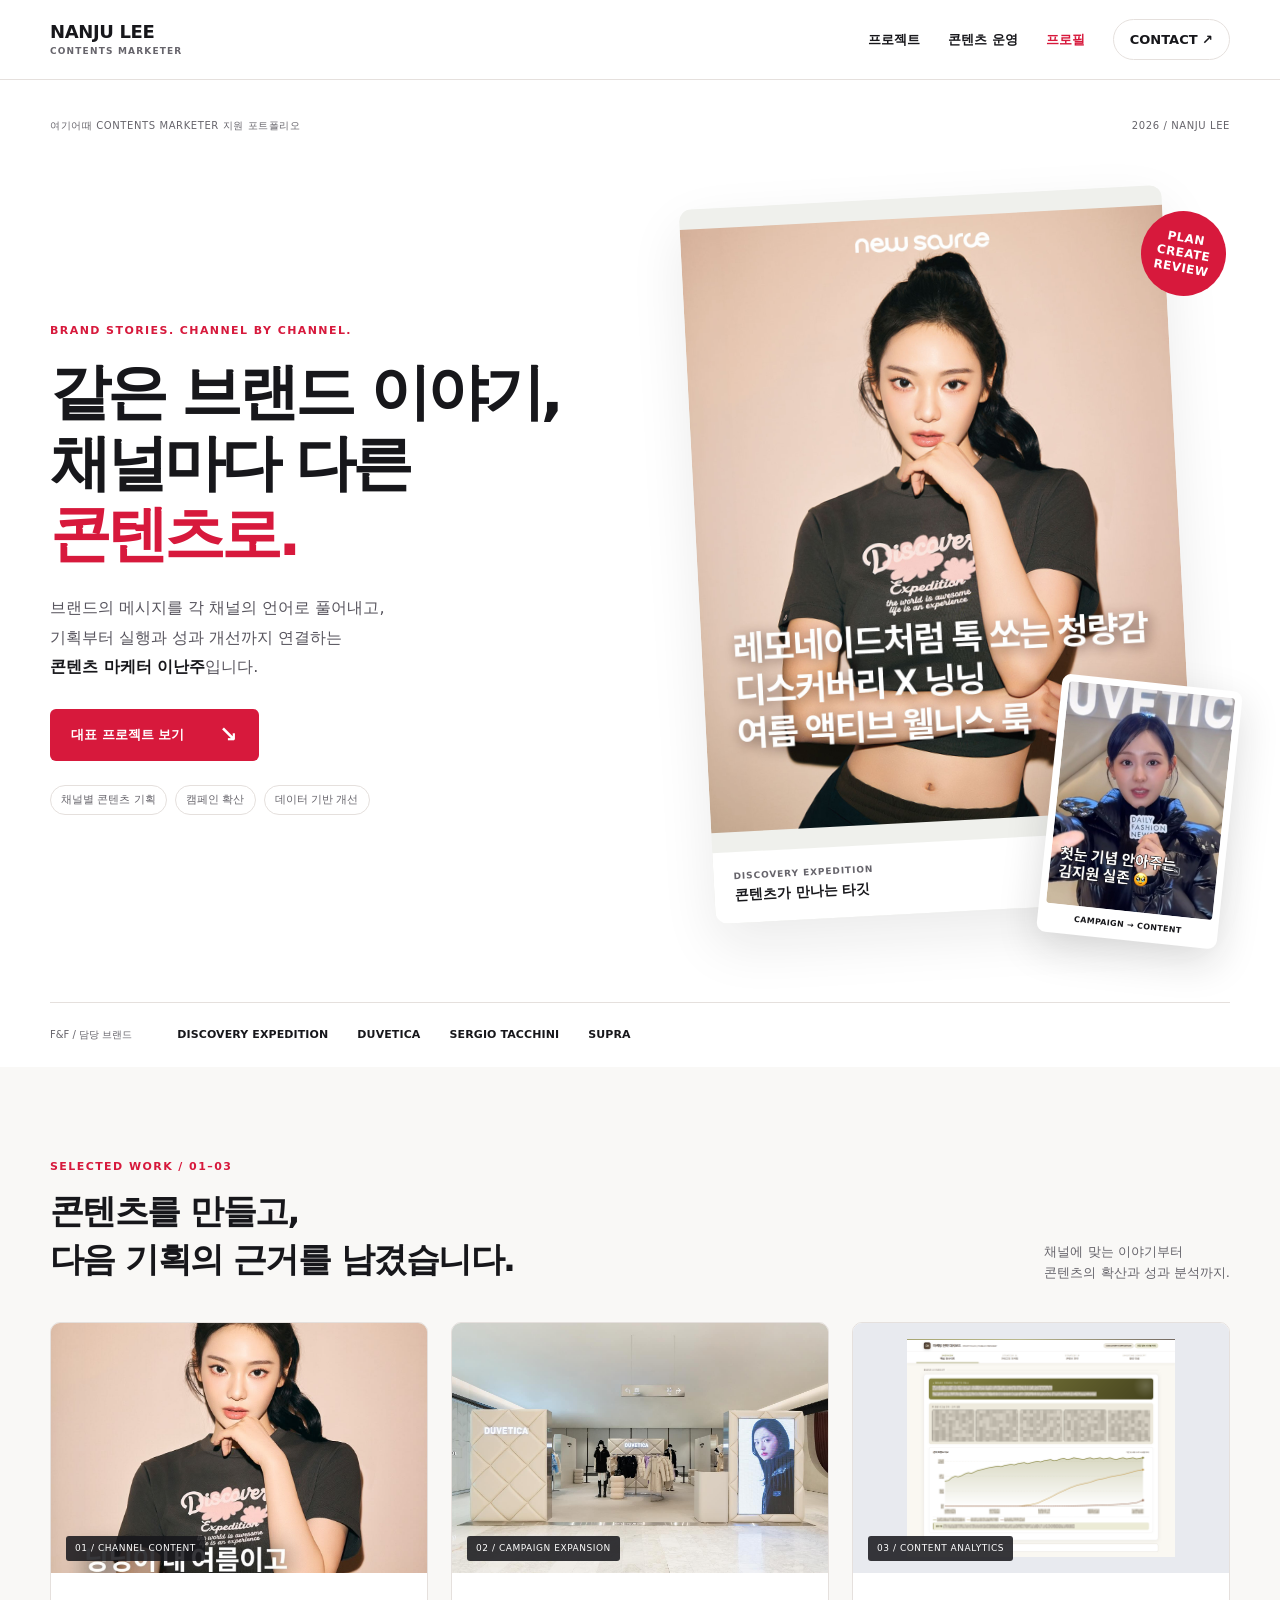
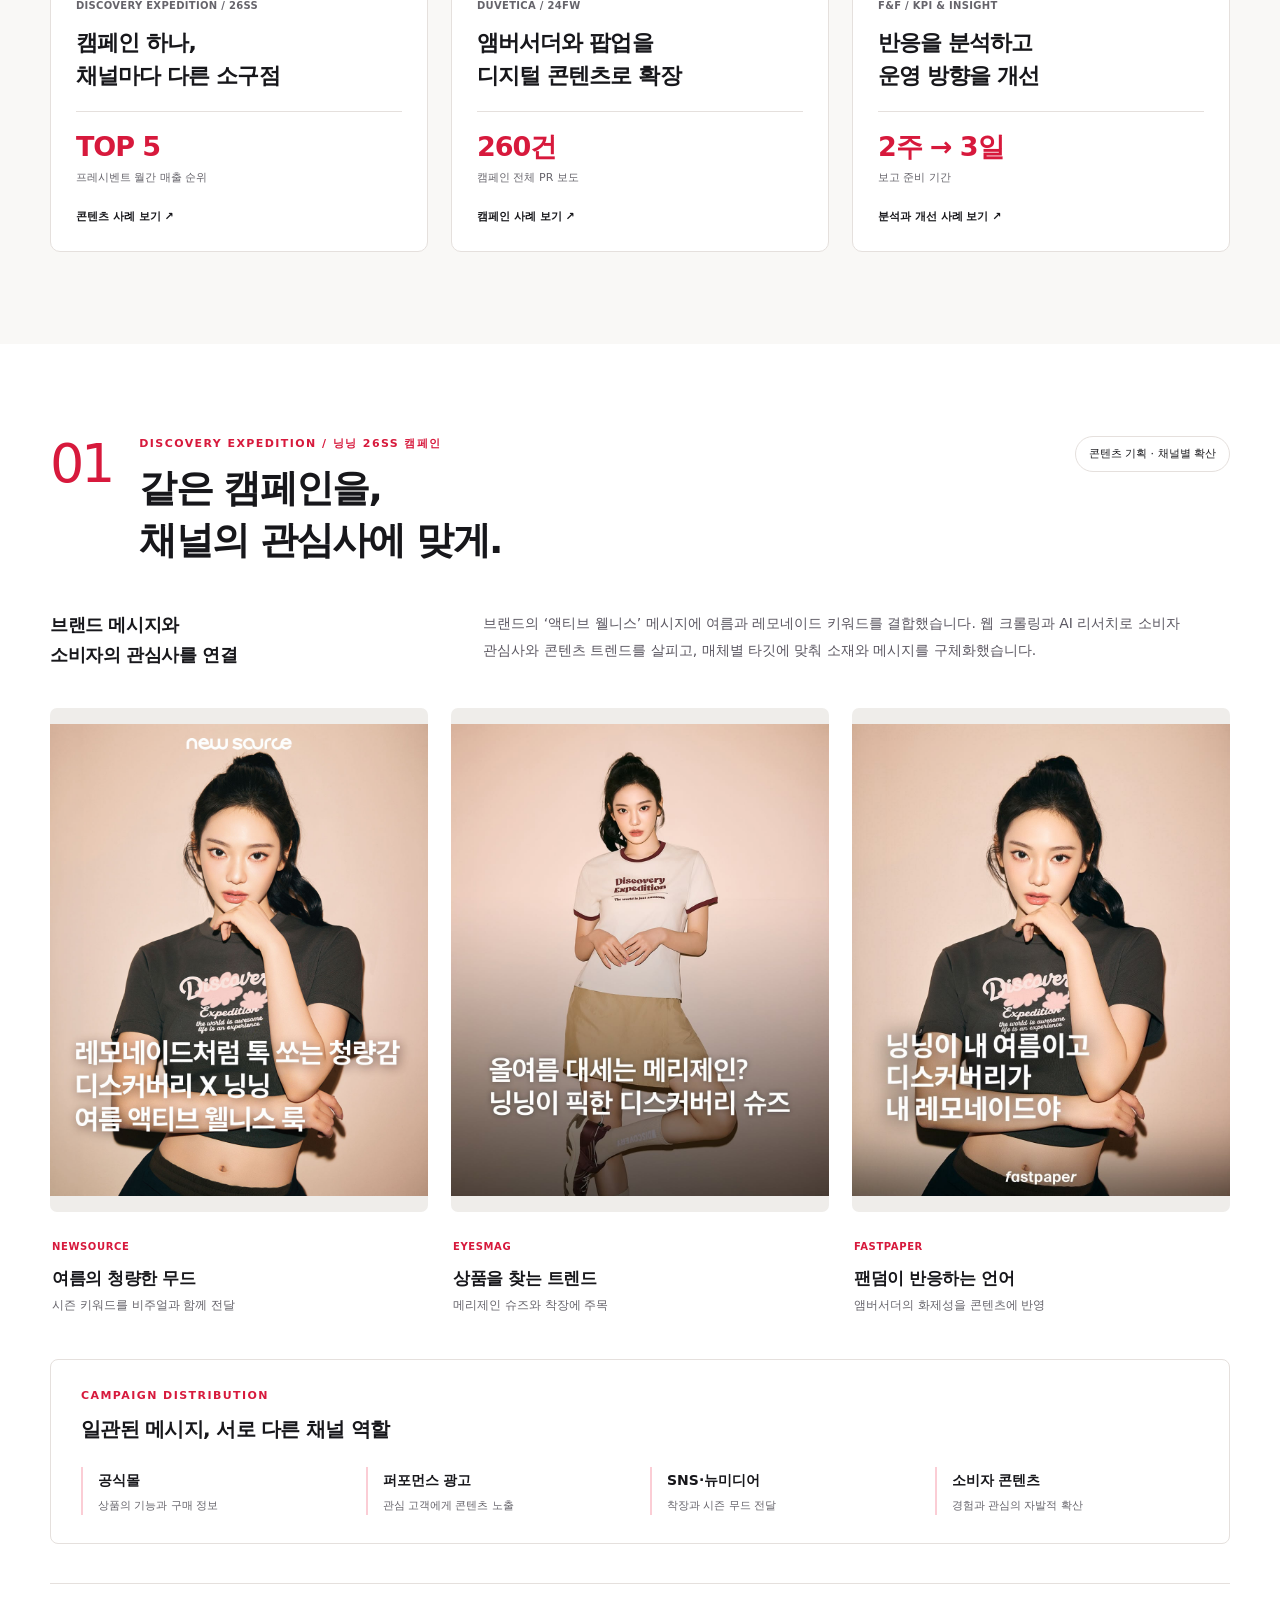
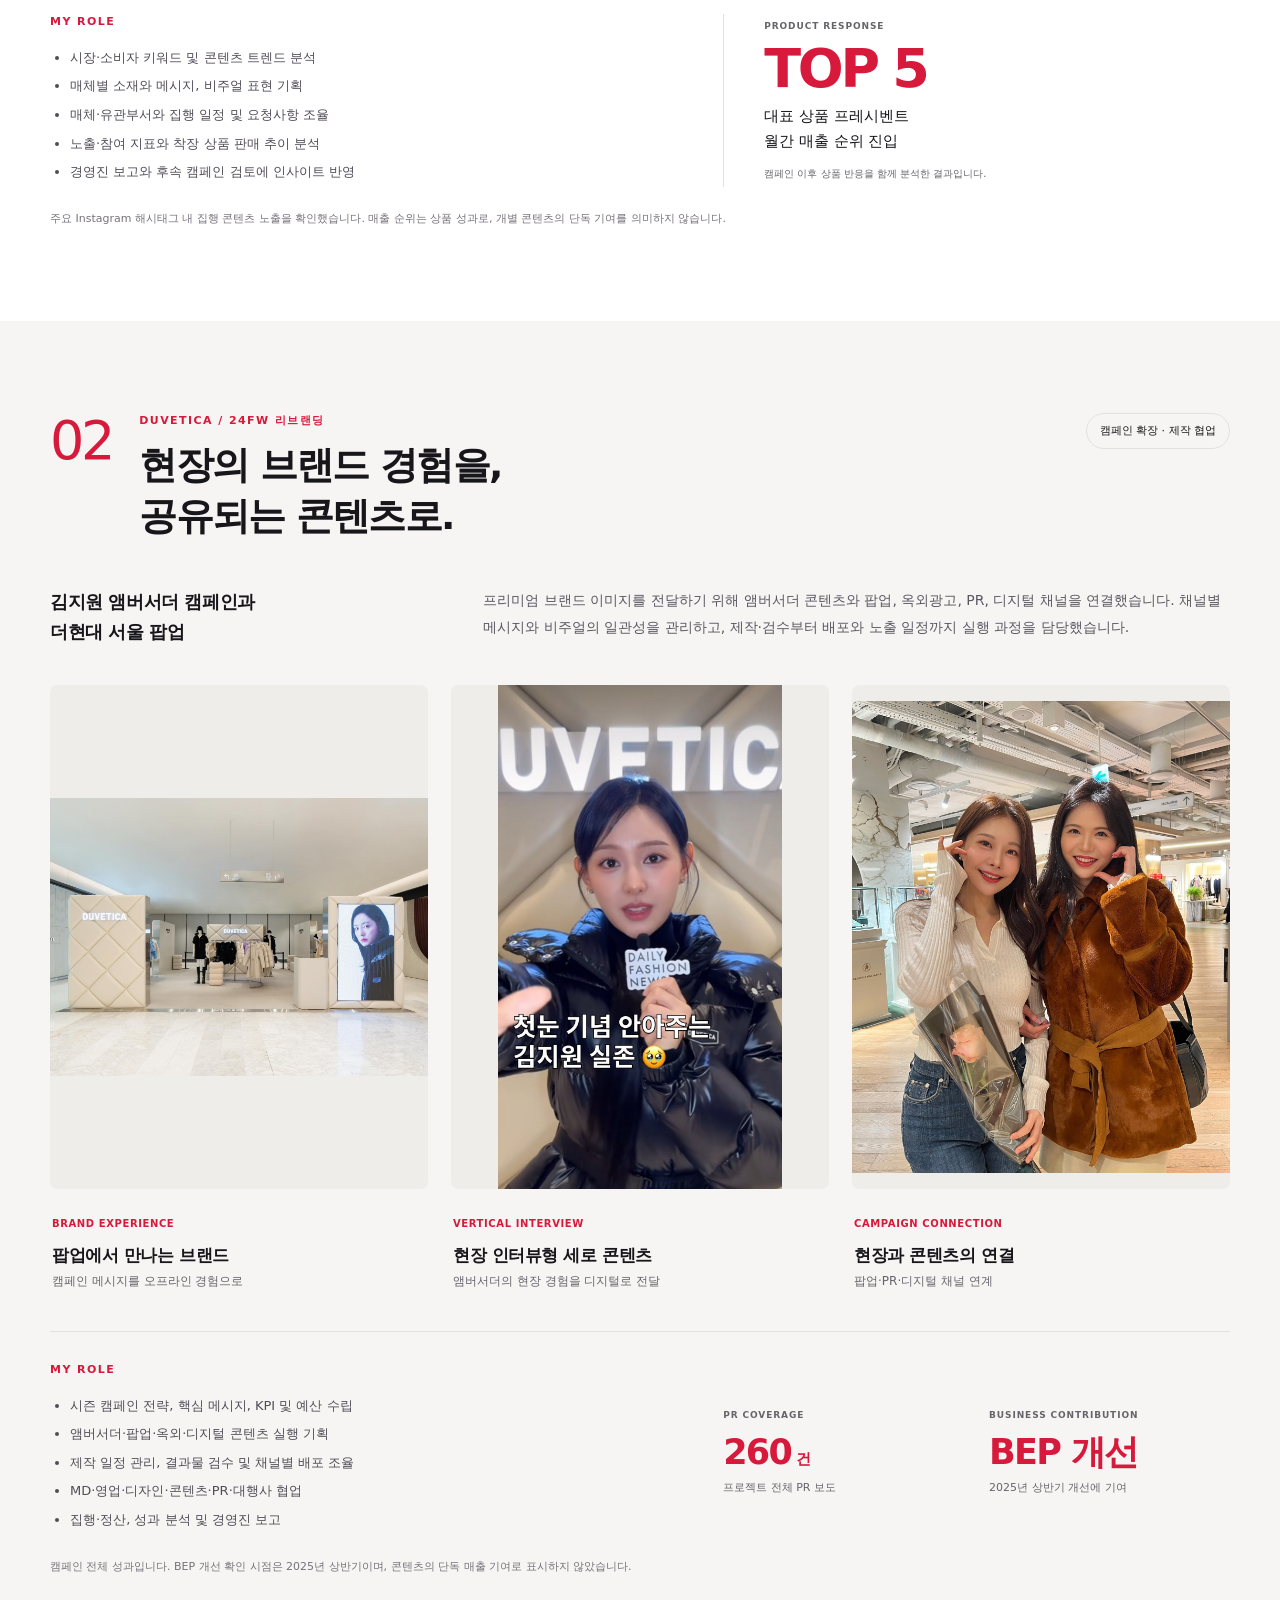
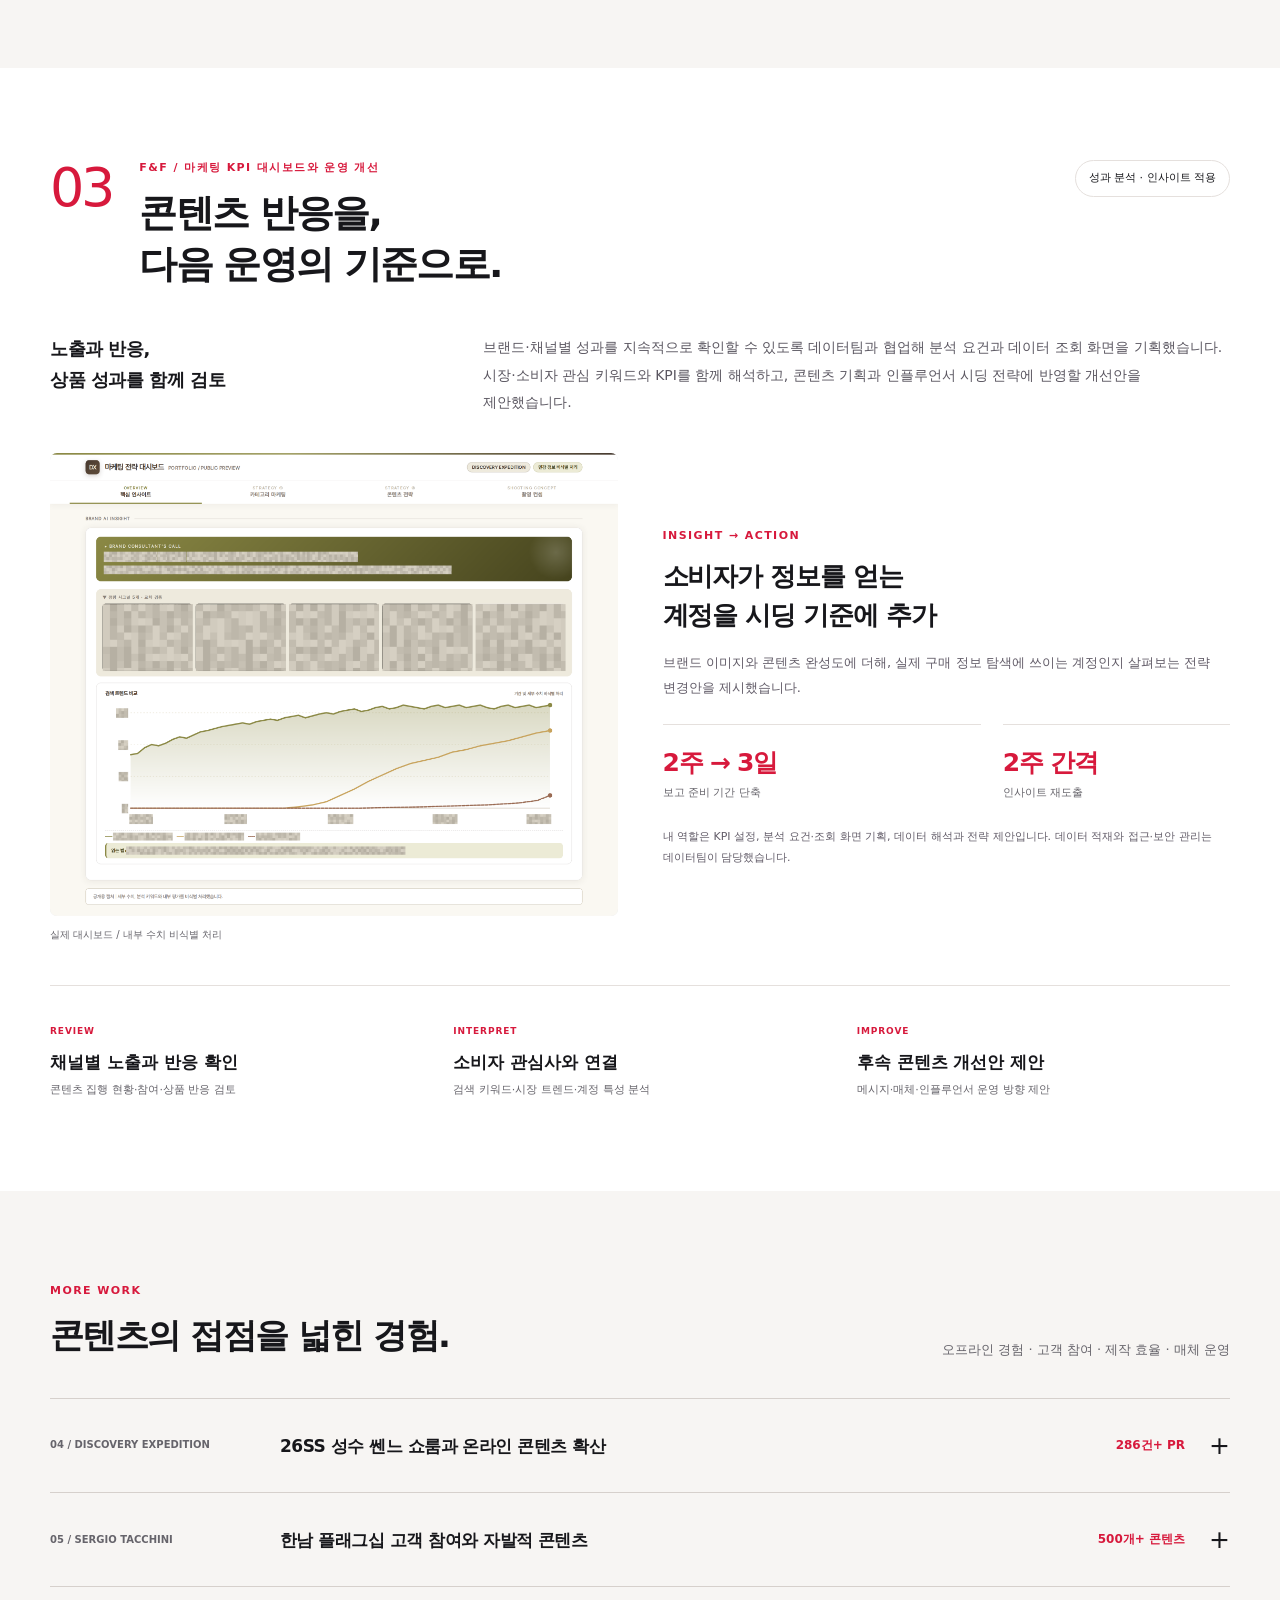
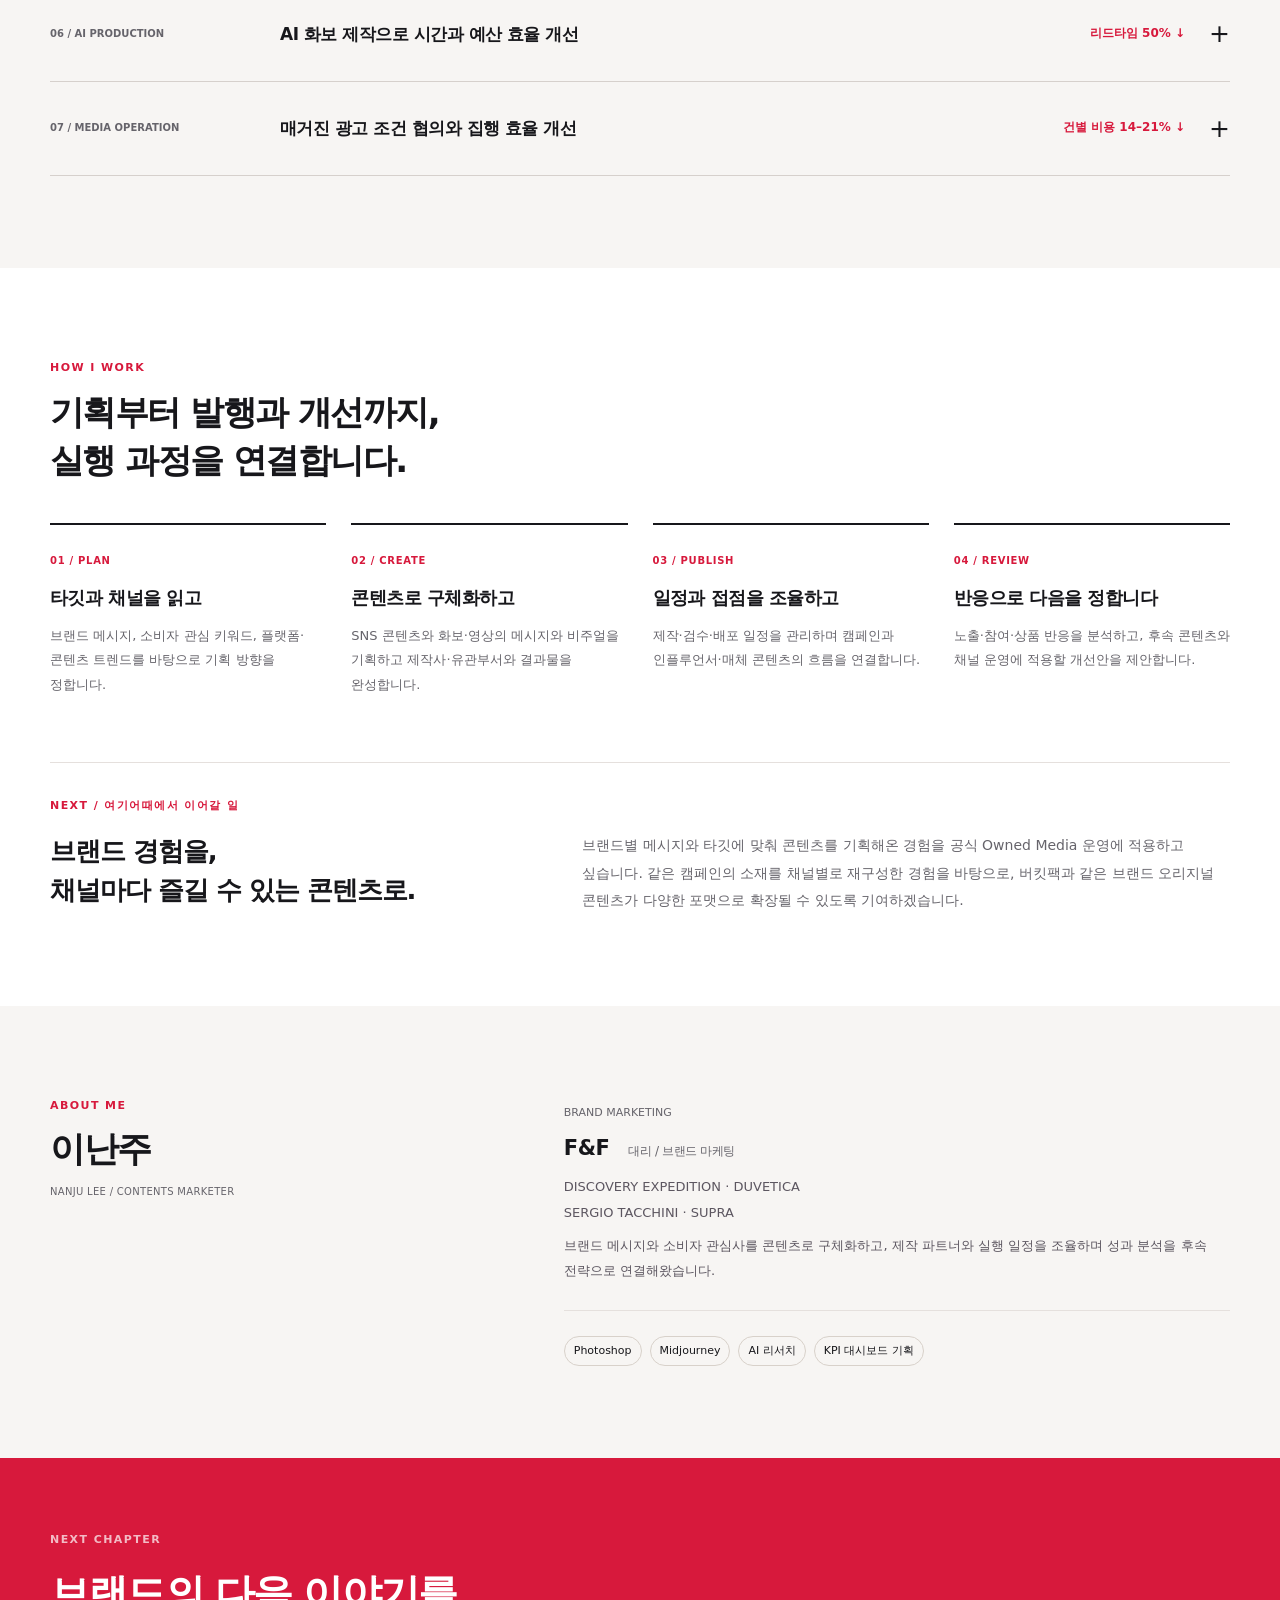
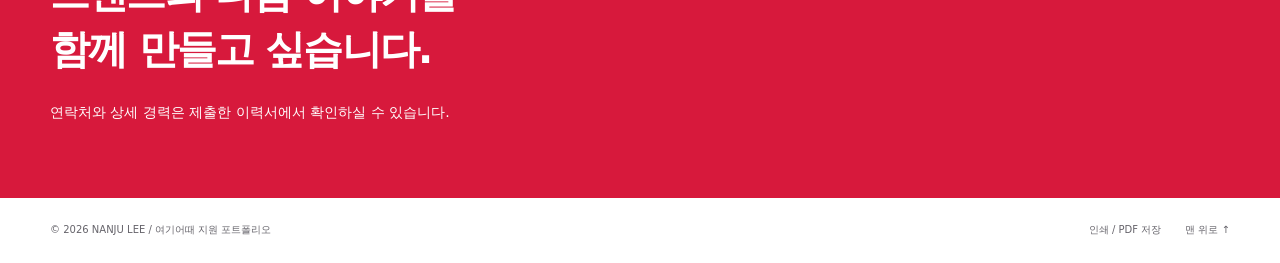
==== yeogi-contents/index.html @ ce3061d0 "Add independent Yeogi Contents Marketer portfolio page" ====
<!doctype html>
<html lang="ko">
<head>
  <meta charset="utf-8">
  <meta name="viewport" content="width=device-width, initial-scale=1">
  <title>이난주 | 여기어때 Contents Marketer 포트폴리오</title>
  <meta name="description" content="브랜드별 콘텐츠 기획과 채널 운영, 캠페인 확산, 크리에이터 협업, 성과 개선 경험을 담은 이난주의 여기어때 지원 포트폴리오.">
  <meta name="robots" content="noindex,nofollow">
  <meta name="theme-color" content="#ec2042">
  <meta property="og:title" content="이난주 | 여기어때 Contents Marketer">
  <meta property="og:description" content="같은 브랜드 이야기, 채널마다 다른 콘텐츠. 콘텐츠 기획부터 실행과 성과 개선까지.">
  <meta property="og:type" content="website">
  <meta property="og:url" content="https://skswn27-max.github.io/portfolio-score/yeogi-contents/">
  <meta property="og:image" content="https://skswn27-max.github.io/portfolio-score/yeogi-contents/assets/ningning-newsource.jpg">
  <link rel="icon" href="data:image/svg+xml,%3Csvg xmlns='http://www.w3.org/2000/svg' viewBox='0 0 64 64'%3E%3Crect width='64' height='64' rx='16' fill='%23ec2042'/%3E%3Ctext x='32' y='43' text-anchor='middle' font-family='Arial' font-weight='700' font-size='28' fill='white'%3ENL%3C/text%3E%3C/svg%3E">
  <link rel="stylesheet" href="styles.css">
  <script src="app.js" defer></script>
</head>
<body>
<a class="skip-link" href="#work">프로젝트로 바로 이동</a>
<header class="site-header"><div class="container nav-row"><a class="wordmark" href="#top">NANJU LEE<span>CONTENTS MARKETER</span></a><nav aria-label="주요 메뉴"><a href="#work">프로젝트</a><a href="#process">콘텐츠 운영</a><a href="#profile">프로필</a><a class="contact-link" href="#contact">CONTACT ↗</a></nav></div><div class="progress" aria-hidden="true"></div></header>
<main id="top">
<section class="hero"><div class="container">
  <div class="hero-meta"><span>여기어때 CONTENTS MARKETER 지원 포트폴리오</span><span>2026 / NANJU LEE</span></div>
  <div class="hero-layout"><div class="hero-copy"><p class="eyebrow">BRAND STORIES. CHANNEL BY CHANNEL.</p><h1>같은 브랜드 이야기,<br>채널마다 다른<br><em>콘텐츠로.</em></h1><p class="intro">브랜드의 메시지를 각 채널의 언어로 풀어내고,<br>기획부터 실행과 성과 개선까지 연결하는<br><strong>콘텐츠 마케터 이난주</strong>입니다.</p><a class="button" href="#work">대표 프로젝트 보기 <span>↘</span></a><div class="hero-keywords"><span>채널별 콘텐츠 기획</span><span>캠페인 확산</span><span>데이터 기반 개선</span></div></div>
  <div class="hero-visual" aria-label="실제 캠페인 콘텐츠 모음"><figure class="hero-photo"><img src="assets/ningning-newsource.jpg" width="1440" height="1800" alt="디스커버리 닝닝 여름 캠페인의 뉴소스 콘텐츠" fetchpriority="high"><figcaption><span>DISCOVERY EXPEDITION</span><b>콘텐츠가 만나는 타깃</b></figcaption></figure><figure class="hero-small"><img src="assets/duvetica-campaign.jpeg" width="970" height="1726" alt="김지원의 듀베티카 팝업 현장 인터뷰 세로 콘텐츠"><figcaption>CAMPAIGN → CONTENT</figcaption></figure><span class="hero-stamp">PLAN<br>CREATE<br>REVIEW</span></div></div>
  <div class="brand-row"><span>F&amp;F / 담당 브랜드</span><div><b>DISCOVERY EXPEDITION</b><b>DUVETICA</b><b>SERGIO TACCHINI</b><b>SUPRA</b></div></div>
</div></section>
<section class="section selected" id="work"><div class="container"><div class="section-heading"><div><p class="eyebrow">SELECTED WORK / 01–03</p><h2>콘텐츠를 만들고,<br>다음 기획의 근거를 남겼습니다.</h2></div><p>채널에 맞는 이야기부터<br>콘텐츠의 확산과 성과 분석까지.</p></div>
<div class="selected-grid">
  <a class="selected-card" href="#ningning"><div class="card-image"><img src="assets/ningning-fastpaper.jpg" alt="패스트페이퍼의 디스커버리 닝닝 캠페인 콘텐츠" width="1440" height="1800" loading="lazy"><span>01 / CHANNEL CONTENT</span></div><div class="card-copy"><p>DISCOVERY EXPEDITION / 26SS</p><h3>캠페인 하나,<br>채널마다 다른 소구점</h3><div class="card-result"><strong>TOP 5</strong><span>프레시벤트 월간 매출 순위</span></div><b class="read-more">콘텐츠 사례 보기 ↗</b></div></a>
  <a class="selected-card" href="#duvetica"><div class="card-image"><img src="assets/duvetica-popup.jpg" alt="듀베티카 더현대 서울 팝업 전경" width="1440" height="1058" loading="lazy"><span>02 / CAMPAIGN EXPANSION</span></div><div class="card-copy"><p>DUVETICA / 24FW</p><h3>앰버서더와 팝업을<br>디지털 콘텐츠로 확장</h3><div class="card-result"><strong>260건</strong><span>캠페인 전체 PR 보도</span></div><b class="read-more">캠페인 사례 보기 ↗</b></div></a>
  <a class="selected-card" href="#analysis"><div class="card-image dashboard-cover"><img src="assets/dashboard-analysis.png" alt="내부 수치를 비식별 처리한 마케팅 KPI 대시보드" width="2160" height="1760" loading="lazy"><span>03 / CONTENT ANALYTICS</span></div><div class="card-copy"><p>F&amp;F / KPI &amp; INSIGHT</p><h3>반응을 분석하고<br>운영 방향을 개선</h3><div class="card-result"><strong>2주 → 3일</strong><span>보고 준비 기간</span></div><b class="read-more">분석과 개선 사례 보기 ↗</b></div></a>
</div></div></section>
<section class="case section" id="ningning"><div class="container">
<div class="case-heading"><span class="case-number">01</span><div><p class="eyebrow">DISCOVERY EXPEDITION / 닝닝 26SS 캠페인</p><h2>같은 캠페인을,<br>채널의 관심사에 맞게.</h2></div><span class="case-tag">콘텐츠 기획 · 채널별 확산</span></div>
<div class="case-intro"><h3>브랜드 메시지와<br>소비자의 관심사를 연결</h3><p>브랜드의 ‘액티브 웰니스’ 메시지에 여름과 레모네이드 키워드를 결합했습니다. 웹 크롤링과 AI 리서치로 소비자 관심사와 콘텐츠 트렌드를 살피고, 매체별 타깃에 맞춰 소재와 메시지를 구체화했습니다.</p></div>
<div class="content-gallery">
<figure><button class="image-button" type="button" data-caption="뉴소스 — 여름과 레모네이드 키워드로 캠페인의 시즌 무드를 전달한 콘텐츠" aria-label="뉴소스 콘텐츠 확대"><img src="assets/ningning-newsource.jpg" width="1440" height="1800" alt="여름과 레모네이드 무드를 전달한 뉴소스의 닝닝 콘텐츠" loading="lazy"></button><figcaption><span>NEWSOURCE</span><h4>여름의 청량한 무드</h4><p>시즌 키워드를 비주얼과 함께 전달</p></figcaption></figure>
<figure><button class="image-button" type="button" data-caption="아이즈매거진 — 메리제인 슈즈 트렌드와 앰버서더 착장을 연결한 콘텐츠" aria-label="아이즈매거진 콘텐츠 확대"><img src="assets/ningning-eyes.jpg" width="1440" height="1800" alt="메리제인 슈즈 트렌드와 닝닝의 착장을 연결한 아이즈매거진 콘텐츠" loading="lazy"></button><figcaption><span>EYESMAG</span><h4>상품을 찾는 트렌드</h4><p>메리제인 슈즈와 착장에 주목</p></figcaption></figure>
<figure><button class="image-button" type="button" data-caption="패스트페이퍼 — 앰버서더의 팬덤 언어를 활용한 캠페인 콘텐츠" aria-label="패스트페이퍼 콘텐츠 확대"><img src="assets/ningning-fastpaper.jpg" width="1440" height="1800" alt="팬덤의 관심사와 언어를 반영한 패스트페이퍼 닝닝 콘텐츠" loading="lazy"></button><figcaption><span>FASTPAPER</span><h4>팬덤이 반응하는 언어</h4><p>앰버서더의 화제성을 콘텐츠에 반영</p></figcaption></figure>
</div>
<div class="channel-strip"><p class="eyebrow">CAMPAIGN DISTRIBUTION</p><h3>일관된 메시지, 서로 다른 채널 역할</h3><div class="channel-grid"><div><strong>공식몰</strong><p>상품의 기능과 구매 정보</p></div><div><strong>퍼포먼스 광고</strong><p>관심 고객에게 콘텐츠 노출</p></div><div><strong>SNS·뉴미디어</strong><p>착장과 시즌 무드 전달</p></div><div><strong>소비자 콘텐츠</strong><p>경험과 관심의 자발적 확산</p></div></div></div>
<div class="case-bottom"><div class="role-copy"><p class="eyebrow">MY ROLE</p><ul><li>시장·소비자 키워드 및 콘텐츠 트렌드 분석</li><li>매체별 소재와 메시지, 비주얼 표현 기획</li><li>매체·유관부서와 집행 일정 및 요청사항 조율</li><li>노출·참여 지표와 착장 상품 판매 추이 분석</li><li>경영진 보고와 후속 캠페인 검토에 인사이트 반영</li></ul></div><div class="outcome"><span>PRODUCT RESPONSE</span><strong>TOP 5</strong><p>대표 상품 프레시벤트<br>월간 매출 순위 진입</p><small>캠페인 이후 상품 반응을 함께 분석한 결과입니다.</small></div></div>
<p class="case-note">주요 Instagram 해시태그 내 집행 콘텐츠 노출을 확인했습니다. 매출 순위는 상품 성과로, 개별 콘텐츠의 단독 기여를 의미하지 않습니다.</p>
</div></section>
<section class="case section tinted" id="duvetica"><div class="container">
<div class="case-heading"><span class="case-number">02</span><div><p class="eyebrow">DUVETICA / 24FW 리브랜딩</p><h2>현장의 브랜드 경험을,<br>공유되는 콘텐츠로.</h2></div><span class="case-tag">캠페인 확장 · 제작 협업</span></div>
<div class="case-intro"><h3>김지원 앰버서더 캠페인과<br>더현대 서울 팝업</h3><p>프리미엄 브랜드 이미지를 전달하기 위해 앰버서더 콘텐츠와 팝업, 옥외광고, PR, 디지털 채널을 연결했습니다. 채널별 메시지와 비주얼의 일관성을 관리하고, 제작·검수부터 배포와 노출 일정까지 실행 과정을 담당했습니다.</p></div>
<div class="content-gallery duvetica-gallery"><figure><button class="image-button" type="button" data-caption="더현대 서울 팝업 — 듀베티카 브랜드 경험을 구현한 공간" aria-label="듀베티카 팝업 이미지 확대"><img src="assets/duvetica-popup.jpg" width="1440" height="1058" alt="듀베티카 더현대 서울 팝업 공간" loading="lazy"></button><figcaption><span>BRAND EXPERIENCE</span><h4>팝업에서 만나는 브랜드</h4><p>캠페인 메시지를 오프라인 경험으로</p></figcaption></figure><figure><button class="image-button" type="button" data-caption="김지원의 팝업 현장 인터뷰형 세로 콘텐츠 — Daily Fashion News 콘텐츠 캡처" aria-label="김지원 세로 인터뷰 콘텐츠 확대"><img src="assets/duvetica-campaign.jpeg" width="970" height="1726" alt="김지원의 팝업 현장 인터뷰형 세로 콘텐츠 캡처" loading="lazy"></button><figcaption><span>VERTICAL INTERVIEW</span><h4>현장 인터뷰형 세로 콘텐츠</h4><p>앰버서더의 현장 경험을 디지털로 전달</p></figcaption></figure><figure><button class="image-button" type="button" data-caption="듀베티카 팝업 방문 현장 — 캠페인 연계 브랜드 경험" aria-label="듀베티카 방문 현장 이미지 확대"><img src="assets/duvetica-visit.jpg" width="1440" height="1800" alt="듀베티카 팝업 방문 현장" loading="lazy"></button><figcaption><span>CAMPAIGN CONNECTION</span><h4>현장과 콘텐츠의 연결</h4><p>팝업·PR·디지털 채널 연계</p></figcaption></figure></div>
<div class="case-bottom"><div class="role-copy"><p class="eyebrow">MY ROLE</p><ul><li>시즌 캠페인 전략, 핵심 메시지, KPI 및 예산 수립</li><li>앰버서더·팝업·옥외·디지털 콘텐츠 실행 기획</li><li>제작 일정 관리, 결과물 검수 및 채널별 배포 조율</li><li>MD·영업·디자인·콘텐츠·PR·대행사 협업</li><li>집행·정산, 성과 분석 및 경영진 보고</li></ul></div><div class="duvetica-results"><div><span>PR COVERAGE</span><strong>260<small>건</small></strong><p>프로젝트 전체 PR 보도</p></div><div><span>BUSINESS CONTRIBUTION</span><strong>BEP 개선</strong><p>2025년 상반기 개선에 기여</p></div></div></div>
<p class="case-note">캠페인 전체 성과입니다. BEP 개선 확인 시점은 2025년 상반기이며, 콘텐츠의 단독 매출 기여로 표시하지 않았습니다.</p>
</div></section>
<section class="case section" id="analysis"><div class="container">
<div class="case-heading"><span class="case-number">03</span><div><p class="eyebrow">F&amp;F / 마케팅 KPI 대시보드와 운영 개선</p><h2>콘텐츠 반응을,<br>다음 운영의 기준으로.</h2></div><span class="case-tag">성과 분석 · 인사이트 적용</span></div>
<div class="case-intro"><h3>노출과 반응,<br>상품 성과를 함께 검토</h3><p>브랜드·채널별 성과를 지속적으로 확인할 수 있도록 데이터팀과 협업해 분석 요건과 데이터 조회 화면을 기획했습니다. 시장·소비자 관심 키워드와 KPI를 함께 해석하고, 콘텐츠 기획과 인플루언서 시딩 전략에 반영할 개선안을 제안했습니다.</p></div>
<div class="analytics-layout"><figure class="dashboard"><button class="image-button" type="button" data-caption="실제 마케팅 전략 대시보드 — 내부 평가, 수치와 미공개 전략은 비식별 처리" aria-label="마케팅 대시보드 확대"><img src="assets/dashboard-analysis.png" width="2160" height="1760" alt="비식별 처리된 마케팅 전략 대시보드" loading="lazy"></button><figcaption>실제 대시보드 / 내부 수치 비식별 처리</figcaption></figure><div class="analytics-copy"><p class="eyebrow">INSIGHT → ACTION</p><h3>소비자가 정보를 얻는<br>계정을 시딩 기준에 추가</h3><p>브랜드 이미지와 콘텐츠 완성도에 더해, 실제 구매 정보 탐색에 쓰이는 계정인지 살펴보는 전략 변경안을 제시했습니다.</p><div class="metric-row"><div><strong>2주 → 3일</strong><span>보고 준비 기간 단축</span></div><div><strong>2주 간격</strong><span>인사이트 재도출</span></div></div><p class="case-note">내 역할은 KPI 설정, 분석 요건·조회 화면 기획, 데이터 해석과 전략 제안입니다. 데이터 적재와 접근·보안 관리는 데이터팀이 담당했습니다.</p></div></div>
<div class="review-row"><div><span>REVIEW</span><h3>채널별 노출과 반응 확인</h3><p>콘텐츠 집행 현황·참여·상품 반응 검토</p></div><div><span>INTERPRET</span><h3>소비자 관심사와 연결</h3><p>검색 키워드·시장 트렌드·계정 특성 분석</p></div><div><span>IMPROVE</span><h3>후속 콘텐츠 개선안 제안</h3><p>메시지·매체·인플루언서 운영 방향 제안</p></div></div>
</div></section>
<section class="section archive tinted" id="more"><div class="container"><div class="section-heading"><div><p class="eyebrow">MORE WORK</p><h2>콘텐츠의 접점을 넓힌 경험.</h2></div><p>오프라인 경험 · 고객 참여 · 제작 효율 · 매체 운영</p></div>
<details class="archive-item"><summary><span>04 / DISCOVERY EXPEDITION</span><h3>26SS 성수 쎈느 쇼룸과 온라인 콘텐츠 확산</h3><b>286건+ PR</b><i aria-hidden="true">+</i></summary><div class="archive-body"><img src="assets/discovery-ambassador.jpg" width="1440" height="1800" alt="변우석 앰버서더와 연계한 디스커버리 쇼룸 콘텐츠" loading="lazy"><div><p>변우석 캠페인과 상품 전시, 러닝 체험, 앰버서더 행사를 매체·SNS 콘텐츠로 연결해 ‘액티브 웰니스’ 메시지를 확산했습니다.</p><p><strong>담당 업무</strong> 현장·홍보 콘텐츠 일정과 요청사항 조율, 접점별 톤앤매너 관리, 매체·인플루언서 콘텐츠 반응 분석 및 보고</p><p class="archive-stat">39개 매체 / 기사 보도 286건 이상</p><p class="case-note">행사 전체 성과이며 행사 결과 보고서 집계 기준입니다.</p></div></div></details>
<details class="archive-item"><summary><span>05 / SERGIO TACCHINI</span><h3>한남 플래그십 고객 참여와 자발적 콘텐츠</h3><b>500개+ 콘텐츠</b><i aria-hidden="true">+</i></summary><div class="archive-body"><img src="assets/sergio-opening.jpg" width="1440" height="1797" alt="세르지오 타키니 한남 플래그십 오픈 콘텐츠" loading="lazy"><div><p>셀럽 행사, 협업 사은품, AI 포토부스와 지역 공간 프로모션을 기획해 매장 방문 경험이 온라인 공유로 이어지도록 구성했습니다.</p><p><strong>담당 업무</strong> 행사 타임라인과 운영 프로세스, 고객 프로모션, 지역 공간과 온라인 연계 기획</p><p class="archive-stat">매장 관련 오가닉 콘텐츠 500개 이상</p><p class="case-note">셀럽 행사와 고객 참여 프로모션을 포함한 프로젝트 전체 성과입니다.</p></div></div></details>
<details class="archive-item"><summary><span>06 / AI PRODUCTION</span><h3>AI 화보 제작으로 시간과 예산 효율 개선</h3><b>리드타임 50% ↓</b><i aria-hidden="true">+</i></summary><div class="archive-body text-only"><div><p>Midjourney와 Photoshop으로 이미지와 배경을 제작·합성하고 실제 화보 제작 과정에 적용했습니다.</p><p><strong>담당 업무</strong> AI 이미지 제작, 배경 합성, 제작 프로세스 적용</p><p class="archive-stat">제작 리드타임 50% 단축 / 예산 17% 절감</p><p class="case-note">해당 화보 프로젝트의 기존 제작 방식 대비 성과입니다.</p></div></div></details>
<details class="archive-item"><summary><span>07 / MEDIA OPERATION</span><h3>매거진 광고 조건 협의와 집행 효율 개선</h3><b>건별 비용 14–21% ↓</b><i aria-hidden="true">+</i></summary><div class="archive-body text-only"><div><p>매거진 콘텐츠 포화에 대응해 브랜드별 광고 수요와 일정을 묶어 집행 조건을 협의했습니다. 데일리패션뉴스, 아이즈매거진, 패스트페이퍼, 트립고잉과 단가·노출 일정·정산을 조율했습니다.</p><p><strong>담당 업무</strong> 패키지 구성, 매체별 단가와 노출 조건 협의, 집행 일정 및 정산 관리</p><p class="archive-stat">건별 광고 비용 14–21% 절감 / 해당 매체 연간 광고비 약 20% 절감</p></div></div></details>
</div></section>
<section class="section process" id="process"><div class="container"><div class="section-heading"><div><p class="eyebrow">HOW I WORK</p><h2>기획부터 발행과 개선까지,<br>실행 과정을 연결합니다.</h2></div></div><div class="process-grid"><article><span>01 / PLAN</span><h3>타깃과 채널을 읽고</h3><p>브랜드 메시지, 소비자 관심 키워드, 플랫폼·콘텐츠 트렌드를 바탕으로 기획 방향을 정합니다.</p></article><article><span>02 / CREATE</span><h3>콘텐츠로 구체화하고</h3><p>SNS 콘텐츠와 화보·영상의 메시지와 비주얼을 기획하고 제작사·유관부서와 결과물을 완성합니다.</p></article><article><span>03 / PUBLISH</span><h3>일정과 접점을 조율하고</h3><p>제작·검수·배포 일정을 관리하며 캠페인과 인플루언서·매체 콘텐츠의 흐름을 연결합니다.</p></article><article><span>04 / REVIEW</span><h3>반응으로 다음을 정합니다</h3><p>노출·참여·상품 반응을 분석하고, 후속 콘텐츠와 채널 운영에 적용할 개선안을 제안합니다.</p></article></div>
<div class="fit-copy"><p class="eyebrow">NEXT / 여기어때에서 이어갈 일</p><h3>브랜드 경험을,<br>채널마다 즐길 수 있는 콘텐츠로.</h3><p>브랜드별 메시지와 타깃에 맞춰 콘텐츠를 기획해온 경험을 공식 Owned Media 운영에 적용하고 싶습니다. 같은 캠페인의 소재를 채널별로 재구성한 경험을 바탕으로, 버킷팩과 같은 브랜드 오리지널 콘텐츠가 다양한 포맷으로 확장될 수 있도록 기여하겠습니다.</p></div>
</div></section>
<section class="section profile tinted" id="profile"><div class="container profile-layout"><div class="profile-id"><p class="eyebrow">ABOUT ME</p><h2>이난주</h2><p>NANJU LEE / CONTENTS MARKETER</p></div><div class="profile-details"><div class="profile-record"><span>BRAND MARKETING</span><h3>F&amp;F <small>대리 / 브랜드 마케팅</small></h3><p>DISCOVERY EXPEDITION · DUVETICA<br>SERGIO TACCHINI · SUPRA</p><p>브랜드 메시지와 소비자 관심사를 콘텐츠로 구체화하고, 제작 파트너와 실행 일정을 조율하며 성과 분석을 후속 전략으로 연결해왔습니다.</p></div><div class="tools"><span>Photoshop</span><span>Midjourney</span><span>AI 리서치</span><span>KPI 대시보드 기획</span></div></div></div></section>
<section class="contact" id="contact"><div class="container"><p class="eyebrow">NEXT CHAPTER</p><h2>브랜드의 다음 이야기를<br>함께 만들고 싶습니다.</h2><p class="resume-contact">연락처와 상세 경력은 제출한 이력서에서 확인하실 수 있습니다.</p></div></section>
</main><footer class="container footer"><span>© 2026 NANJU LEE / 여기어때 지원 포트폴리오</span><div><button class="print-button" type="button">인쇄 / PDF 저장</button><a href="#top">맨 위로 ↑</a></div></footer>
<dialog class="lightbox" aria-labelledby="lightbox-caption"><div class="lightbox-top"><span>PROJECT CONTENT</span><button class="close-lightbox" type="button" aria-label="확대 이미지 닫기">닫기 ×</button></div><img class="lightbox-image" alt="확대된 프로젝트 이미지"><p id="lightbox-caption"></p></dialog>
</body>
</html>
---- yeogi-contents/styles.css ----
:root{--red:#d7193c;--red-bright:#ec2042;--ink:#17171b;--muted:#66646b;--paper:#fff;--soft:#f7f5f3;--line:#e5e0dd;--max:1180px}*{box-sizing:border-box}html{scroll-behavior:smooth;scroll-padding-top:100px}body{margin:0;background:var(--paper);color:var(--ink);font-family:Pretendard,"Noto Sans KR","Apple SD Gothic Neo",Malgun Gothic,system-ui,sans-serif;line-height:1.65;word-break:keep-all;-webkit-font-smoothing:antialiased}a{color:inherit;text-decoration:none}button,summary{font:inherit}button{cursor:pointer}img{display:block;max-width:100%;height:auto}figure,p,h1,h2,h3,h4{margin:0}ul{padding-left:20px}button,a,summary{-webkit-tap-highlight-color:transparent}a:focus-visible,button:focus-visible,summary:focus-visible{outline:3px solid var(--red);outline-offset:5px}.container{width:min(var(--max),calc(100% - 80px));margin-inline:auto}.skip-link{position:fixed;top:-100px;left:20px;z-index:100;background:#fff;padding:10px}.skip-link:focus{top:10px}.site-header{position:sticky;top:0;z-index:20;background:rgba(255,255,255,.95);border-bottom:1px solid var(--line);backdrop-filter:blur(12px)}.nav-row{height:79px;display:flex;align-items:center;justify-content:space-between;gap:30px}.wordmark{font-size:18px;font-weight:850;letter-spacing:-.02em;line-height:1.1}.wordmark span{display:block;font-size:9px;letter-spacing:.13em;margin-top:6px;color:var(--muted)}nav{display:flex;align-items:center;gap:28px;font-size:13px;font-weight:650}nav a:hover,nav a.active{color:var(--red)}.contact-link{border:1px solid var(--line);border-radius:30px;padding:9px 16px}.progress{height:2px;position:absolute;bottom:-1px;width:0;background:var(--red)}.hero{padding:38px 0 0;overflow:hidden}.hero-meta{display:flex;justify-content:space-between;font-size:10px;letter-spacing:.06em;color:var(--muted)}.hero-layout{display:grid;grid-template-columns:1.1fr 1fr;gap:60px;align-items:center;padding:62px 0 60px}.eyebrow{font-size:11px;letter-spacing:.13em;font-weight:750;color:var(--red);line-height:1.5}.hero h1{font-size:clamp(44px,4.75vw,66px);letter-spacing:-.065em;line-height:1.17;margin:17px 0 23px;font-weight:850}.hero h1 em{font-style:normal;color:var(--red)}.intro{font-size:16px;line-height:1.85;color:#58555e}.intro strong{color:var(--ink);font-weight:700}.button{display:inline-flex;align-items:center;gap:35px;background:var(--red);color:white;border-radius:6px;padding:15px 21px;font-size:13px;font-weight:700;margin-top:27px}.button:hover{background:#b7102e}.button span{font-size:22px;line-height:1}.hero-keywords{display:flex;flex-wrap:wrap;gap:8px;margin-top:24px;font-size:11px;color:var(--muted)}.hero-keywords span{border:1px solid var(--line);border-radius:20px;padding:5px 10px}.hero-visual{position:relative;min-width:0;padding:0 50px 30px 0}.hero-photo{border-radius:12px;overflow:hidden;background:#eff0ec;box-shadow:0 22px 55px #17171b16;transform:rotate(-3deg)}.hero-photo img{width:100%;aspect-ratio:3/4;object-fit:contain}.hero-photo figcaption{background:#fff;padding:17px 20px;display:flex;flex-direction:column;line-height:1.6}.hero-photo figcaption span{font-size:9px;font-weight:700;letter-spacing:.1em;color:var(--muted)}.hero-photo figcaption b{font-size:14px}.hero-small{position:absolute;width:34%;bottom:0;right:0;background:#fff;padding:7px;border-radius:9px;box-shadow:0 14px 40px #17171b27;transform:rotate(6deg)}.hero-small img{width:100%;aspect-ratio:3/4;object-fit:cover;border-radius:4px;object-position:center 40%}.hero-small figcaption{font-size:8px;text-align:center;font-weight:750;letter-spacing:.04em;padding:7px 0 2px}.hero-stamp{position:absolute;right:4px;top:14px;background:var(--red);color:#fff;display:flex;flex-direction:column;justify-content:center;width:85px;height:85px;border-radius:50%;font-weight:800;font-size:12px;line-height:1.25;text-align:center;transform:rotate(10deg);letter-spacing:.04em}.brand-row{border-top:1px solid var(--line);padding:23px 0;display:flex;gap:45px;align-items:center}.brand-row>span{font-size:10px;color:var(--muted);white-space:nowrap}.brand-row>div{display:flex;flex-wrap:wrap;gap:29px;font-size:11px;letter-spacing:.01em}.section{padding:92px 0;scroll-margin-top:0}.selected{background:#f9f8f6}.section-heading{display:flex;justify-content:space-between;align-items:end;gap:35px;margin-bottom:38px}.section-heading h2{font-size:34px;letter-spacing:-.045em;line-height:1.4;margin-top:13px}.section-heading>p{font-size:13px;color:var(--muted)}.selected-grid{display:grid;grid-template-columns:repeat(3,1fr);gap:23px}.selected-card{background:white;border:1px solid var(--line);border-radius:10px;overflow:hidden;transition:transform .2s,box-shadow .2s}.selected-card:hover{transform:translateY(-5px);box-shadow:0 12px 30px #17171b10}.card-image{position:relative;background:#eae9e5;overflow:hidden}.card-image img{width:100%;aspect-ratio:3/2;object-fit:cover;object-position:center 38%}.card-image>span{position:absolute;bottom:12px;left:15px;color:#fff;background:#17171bdb;padding:5px 9px;border-radius:3px;font-size:9px;letter-spacing:.06em}.dashboard-cover img{object-fit:contain;background:#e8eaef;padding:16px}.card-copy{padding:25px}.card-copy>p{font-size:10px;font-weight:700;color:var(--muted);letter-spacing:.03em}.card-copy h3{font-size:22px;line-height:1.5;letter-spacing:-.04em;margin:11px 0 19px}.card-result{display:flex;flex-direction:column;gap:3px;border-top:1px solid var(--line);padding-top:16px}.card-result strong{font-size:27px;letter-spacing:-.04em;color:var(--red);line-height:1.4}.card-result span{font-size:11px;color:var(--muted)}.read-more{display:block;margin-top:21px;font-size:11px}.case-heading{display:flex;align-items:start;gap:27px;margin-bottom:44px}.case-number{font-size:54px;font-weight:350;letter-spacing:-.06em;color:var(--red);line-height:1.05}.case-heading h2{font-size:38px;line-height:1.35;letter-spacing:-.045em;margin-top:11px}.case-tag{margin-left:auto;font-size:11px;border:1px solid var(--line);padding:8px 13px;border-radius:25px;white-space:nowrap}.case-intro{display:grid;grid-template-columns:1fr 2fr;gap:60px;margin-bottom:37px}.case-intro h3{font-size:18px;line-height:1.7;letter-spacing:-.025em}.case-intro p{font-size:14px;color:#5b5761;line-height:1.95}.content-gallery{display:grid;grid-template-columns:repeat(3,1fr);gap:23px}.content-gallery figure{min-width:0}.image-button{display:block;background:#efedea;padding:0;border:0;width:100%;overflow:hidden;border-radius:7px}.content-gallery img{width:100%;aspect-ratio:3/4;object-fit:contain;transition:transform .3s}.image-button:hover img{transform:scale(1.025)}.content-gallery figcaption{padding:20px 2px 0}.content-gallery figcaption span{font-size:10px;color:var(--red);font-weight:750;letter-spacing:.06em}.content-gallery h4{font-size:17px;letter-spacing:-.025em;margin-top:6px}.content-gallery figcaption p{font-size:12px;color:var(--muted);margin-top:3px}.channel-strip{margin-top:44px;border:1px solid var(--line);border-radius:8px;padding:28px 30px}.channel-strip h3{font-size:20px;letter-spacing:-.035em;margin:8px 0 21px}.channel-grid{display:grid;grid-template-columns:repeat(4,1fr);gap:20px}.channel-grid>div{border-left:2px solid #ec204239;padding-left:15px}.channel-grid strong{font-size:14px}.channel-grid p{font-size:11px;color:var(--muted);margin-top:4px}.case-bottom{display:grid;grid-template-columns:1.2fr 1fr;gap:65px;margin-top:39px;padding-top:30px;border-top:1px solid var(--line)}.role-copy ul{font-size:13px;color:#514d57;line-height:2.2;margin-bottom:0}.outcome{display:flex;flex-direction:column;justify-content:center;padding-left:40px;border-left:1px solid var(--line)}.outcome>span,.duvetica-results>div>span{font-size:9px;letter-spacing:.1em;color:var(--muted);font-weight:700}.outcome>strong{font-size:54px;letter-spacing:-.06em;color:var(--red);line-height:1.3}.outcome>p{font-size:15px}.outcome small{font-size:10px;color:var(--muted);margin-top:12px}.case-note{font-size:11px;color:#76717a;line-height:1.8;margin-top:22px}.tinted{background:var(--soft)}.duvetica-results{display:grid;grid-template-columns:1fr 1fr;gap:25px;align-items:center}.duvetica-results strong{font-size:35px;color:var(--red);display:block;letter-spacing:-.05em;line-height:1.5}.duvetica-results strong small{font-size:15px;margin-left:5px}.duvetica-results p{font-size:11px;color:var(--muted)}.analytics-layout{display:grid;grid-template-columns:1fr 1fr;gap:45px;align-items:center}.dashboard img{aspect-ratio:2160/1760;object-fit:contain;width:100%;background:#e8eaef}.dashboard figcaption{font-size:10px;color:var(--muted);margin-top:11px}.analytics-copy h3{font-size:26px;line-height:1.5;letter-spacing:-.04em;margin:12px 0 15px}.analytics-copy>p:not(.eyebrow){font-size:13px;color:#625c68;line-height:1.95}.metric-row{display:grid;grid-template-columns:1.4fr 1fr;gap:22px;margin:24px 0}.metric-row>div{border-top:1px solid var(--line);padding-top:17px;display:flex;flex-direction:column}.metric-row strong{font-size:25px;letter-spacing:-.05em;color:var(--red)}.metric-row span{font-size:11px;color:var(--muted)}.analytics-copy>.case-note{font-size:11px!important}.review-row{display:grid;grid-template-columns:repeat(3,1fr);gap:30px;margin-top:42px;padding-top:30px;border-top:1px solid var(--line)}.review-row span{font-size:9px;letter-spacing:.1em;font-weight:700;color:var(--red)}.review-row h3{font-size:17px;margin-top:5px}.review-row p{font-size:11px;color:var(--muted);margin-top:5px}.archive-item{border-top:1px solid #d6d0cc}.archive-item:last-child{border-bottom:1px solid #d6d0cc}.archive-item summary{display:grid;grid-template-columns:210px 1fr 170px 25px;align-items:center;gap:20px;cursor:pointer;padding:26px 0;list-style:none}.archive-item summary::-webkit-details-marker{display:none}.archive-item summary>span{font-size:10px;color:var(--muted);font-weight:700}.archive-item h3{font-size:17px;font-weight:650;letter-spacing:-.03em}.archive-item summary>b{font-size:12px;color:var(--red);text-align:right}.archive-item summary>i{font-size:25px;font-style:normal;font-weight:300;text-align:right}.archive-item[open] summary>i{transform:rotate(45deg)}.archive-body{display:grid;grid-template-columns:220px 1fr;gap:35px;align-items:center;padding:5px 0 30px;margin-left:230px}.archive-body img{width:100%;aspect-ratio:3/4;object-fit:contain;border-radius:6px;background:#e9e5e1}.archive-body p{font-size:13px;color:#5c5660;line-height:1.95;margin-bottom:13px}.archive-body p.archive-stat{font-size:16px;font-weight:700;color:var(--ink)}.archive-body p.case-note{font-size:11px;margin-top:0}.archive-body.text-only{display:block}.process-grid{display:grid;grid-template-columns:repeat(4,1fr);gap:25px}.process-grid article{border-top:2px solid var(--ink);padding:21px 0}.process-grid article>span{font-size:10px;font-weight:750;color:var(--red);letter-spacing:.07em}.process-grid h3{font-size:18px;letter-spacing:-.03em;margin:11px 0}.process-grid p{font-size:13px;line-height:1.9;color:var(--muted)}.fit-copy{display:grid;grid-template-columns:1fr 1.4fr;gap:18px 70px;margin-top:43px;padding-top:35px;border-top:1px solid var(--line)}.fit-copy>.eyebrow{grid-column:1/-1}.fit-copy h3{font-size:26px;letter-spacing:-.04em;line-height:1.5}.fit-copy>p:not(.eyebrow){font-size:14px;color:var(--muted);line-height:1.95}.profile-layout{display:grid;grid-template-columns:1fr 1.65fr;gap:110px}.profile-id img{width:155px;height:195px;object-fit:cover;border-radius:8px;margin-bottom:24px}.profile-id h2{font-size:35px;letter-spacing:-.04em;margin:6px 0}.profile-id>p:last-child{font-size:10px;color:var(--muted);letter-spacing:.03em}.profile-record{padding-bottom:26px;margin-bottom:25px;border-bottom:1px solid var(--line)}.profile-record>span{font-size:11px;color:var(--muted)}.profile-record h3{font-size:21px;margin:6px 0 9px;letter-spacing:-.02em}.profile-record h3 small{font-size:12px;font-weight:500;color:var(--muted);margin-left:12px}.profile-record p{font-size:13px;line-height:1.95;color:#5c5660;margin-top:8px}.tools{display:flex;flex-wrap:wrap;gap:8px}.tools>span{font-size:11px;border:1px solid #d8d1ca;padding:5px 9px;border-radius:20px}.contact{padding:74px 0;background:var(--red);color:white}.contact .eyebrow{color:#ffffffb3}.contact h2{font-size:40px;letter-spacing:-.045em;line-height:1.4;margin-top:17px}.contact a{display:inline-flex;align-items:center;gap:45px;font-size:20px;margin-top:27px;border-bottom:1px solid #ffffff80;padding-bottom:8px}.contact a span{font-size:24px}.footer{display:flex;justify-content:space-between;align-items:center;padding-top:24px;padding-bottom:24px;font-size:10px;color:var(--muted)}.footer>div{display:flex;gap:24px}.print-button{border:0;padding:0;background:transparent;font-size:10px;color:inherit}.lightbox{width:min(960px,92vw);max-height:92vh;padding:19px 24px 22px;border:0;border-radius:10px;background:#fff}.lightbox::backdrop{background:#17171bb8;backdrop-filter:blur(5px)}.lightbox-top{display:flex;justify-content:space-between;align-items:center;margin-bottom:16px;font-size:10px;letter-spacing:.07em}.close-lightbox{background:#f1efec;border:0;border-radius:20px;padding:7px 13px;font-size:12px}.lightbox-image{width:100%;height:min(70vh,800px);object-fit:contain}.lightbox>p{font-size:12px;color:var(--muted);margin-top:13px}.modal-open{overflow:hidden}
@media(min-width:1500px){.hero-layout{gap:95px}.hero-visual{padding-right:60px}.hero h1{font-size:69px}}
@media(max-width:1000px){.container{width:calc(100% - 50px)}.hero-layout{gap:30px}.hero h1{font-size:49px}.hero-visual{padding-right:32px}.hero-stamp{width:67px;height:67px;font-size:10px}.card-copy{padding:20px}.card-copy h3{font-size:19px}.case-tag{display:none}.case-intro{gap:30px}.case-bottom{gap:35px}.archive-item summary{grid-template-columns:150px 1fr 140px 20px;gap:15px}.archive-item summary>span{font-size:8px}.archive-item h3{font-size:15px}.archive-body{margin-left:165px;grid-template-columns:170px 1fr}.profile-layout{gap:60px}.process-grid{gap:20px}.process-grid h3{font-size:16px}}
@media(max-width:700px){.container{width:calc(100% - 36px)}html{scroll-padding-top:74px}.nav-row{height:64px;gap:15px}.wordmark{font-size:15px}.wordmark span{font-size:7px}nav{gap:15px;font-size:10px}.contact-link{display:none}.hero{padding-top:25px}.hero-meta{font-size:8px}.hero-meta>span:last-child{display:none}.hero-layout{grid-template-columns:1fr;gap:35px;padding:35px 0}.hero h1{font-size:clamp(34px,9vw,48px)}.hero-copy>.eyebrow{font-size:9px}.intro{font-size:14px}.hero-visual{max-width:390px;width:100%;margin-inline:auto;padding:0 55px 30px 14px}.hero-photo{transform:rotate(-2deg)}.hero-stamp{right:15px;top:6px}.hero-small{width:30%;right:7px}.hero-photo figcaption{padding:12px 17px}.hero-photo figcaption b{font-size:13px}.hero-keywords{font-size:9px}.button{font-size:12px;padding:13px 19px;margin-top:21px}.brand-row{display:block;padding:19px 0}.brand-row>div{gap:8px 20px;margin-top:11px;font-size:9px}.brand-row>span{font-size:9px}.section{padding:57px 0}.section-heading{display:block;margin-bottom:27px}.section-heading h2{font-size:27px}.section-heading>p{font-size:11px;margin-top:16px}.eyebrow{font-size:9px}.selected-grid{grid-template-columns:1fr;gap:17px}.selected-card{display:grid;grid-template-columns:40% 1fr}.card-image{height:100%}.card-image img{height:100%;aspect-ratio:auto;object-fit:cover}.card-image>span{font-size:7px;bottom:9px;left:9px;max-width:calc(100% - 18px);padding:4px 6px}.dashboard-cover img{object-fit:contain;padding:9px}.card-copy{padding:18px}.card-copy>p{font-size:8px}.card-copy h3{font-size:18px;margin:8px 0 12px;line-height:1.4}.card-result{padding-top:10px}.card-result strong{font-size:22px}.card-result span{font-size:9px}.read-more{font-size:9px;margin-top:14px}.case-heading{gap:15px;margin-bottom:28px}.case-number{font-size:39px}.case-heading h2{font-size:28px;margin-top:8px}.case-heading .eyebrow{font-size:8px}.case-intro{grid-template-columns:1fr;gap:12px;margin-bottom:26px}.case-intro h3{font-size:16px}.case-intro p{font-size:13px}.content-gallery{grid-template-columns:1fr;gap:26px;max-width:430px;margin-inline:auto}.content-gallery figcaption{padding-top:13px}.content-gallery h4{font-size:16px}.content-gallery figcaption p{font-size:11px}.channel-strip{padding:22px;margin-top:31px}.channel-strip h3{font-size:18px}.channel-grid{grid-template-columns:repeat(2,1fr);gap:22px 13px}.channel-grid strong{font-size:12px}.channel-grid p{font-size:10px}.case-bottom{grid-template-columns:1fr;gap:24px;margin-top:29px;padding-top:24px}.role-copy ul{font-size:12px;line-height:2.15}.outcome{padding:23px 0 0;border-left:0;border-top:1px solid var(--line)}.outcome>strong{font-size:43px}.outcome>p{font-size:13px}.duvetica-results{border-top:1px solid var(--line);padding-top:23px}.duvetica-results strong{font-size:29px}.duvetica-results p{font-size:10px}.duvetica-results>div>span{font-size:8px}.case-note{font-size:10px}.analytics-layout{grid-template-columns:1fr;gap:28px}.analytics-copy h3{font-size:24px}.metric-row strong{font-size:24px}.review-row{grid-template-columns:1fr;gap:20px}.review-row h3{font-size:16px}.archive-item summary{grid-template-columns:1fr 25px;gap:7px;padding:23px 0}.archive-item summary>span{grid-column:1;font-size:9px}.archive-item h3{grid-column:1;font-size:16px}.archive-item summary>b{grid-column:1;text-align:left;font-size:10px}.archive-item summary>i{grid-column:2;grid-row:1/4}.archive-body{margin-left:0;grid-template-columns:1fr;gap:19px;padding-bottom:24px}.archive-body img{max-width:230px;margin-inline:auto}.archive-body p{font-size:12px}.archive-body p.archive-stat{font-size:14px}.process-grid{grid-template-columns:repeat(2,1fr);gap:22px}.process-grid h3{font-size:16px}.process-grid p{font-size:11px}.fit-copy{grid-template-columns:1fr;gap:17px;margin-top:29px;padding-top:25px}.fit-copy h3{font-size:24px}.fit-copy>p:not(.eyebrow){font-size:13px}.profile-layout{grid-template-columns:1fr;gap:36px}.profile-id img{width:130px;height:164px}.profile-id h2{font-size:30px}.profile-record h3{font-size:19px}.profile-record p{font-size:12px}.contact{padding:52px 0}.contact h2{font-size:29px}.contact a{font-size:17px}.footer{display:block;font-size:9px}.footer>div{margin-top:13px;gap:24px}.lightbox{padding:15px}.lightbox-image{height:65vh}}
@media(prefers-reduced-motion:reduce){html{scroll-behavior:auto}*,*::before,*::after{transition:none!important}}
@media print{.site-header,.hero-visual,.button,.lightbox,.footer,.skip-link,.case-tag{display:none!important}.container{width:100%}.section,.hero,.contact{padding:25px 0;background:white;color:black;break-inside:auto}.hero-layout{display:block;padding:20px 0}.hero h1{font-size:34px}.hero-meta{display:none}.brand-row{margin-top:25px}.selected-grid{gap:12px}.selected-card{break-inside:avoid}.card-copy{padding:12px}.card-copy h3{font-size:15px}.card-result strong{font-size:20px}.case-heading h2{font-size:25px}.case-number{font-size:35px}.case-intro{gap:25px}.content-gallery{grid-template-columns:repeat(3,1fr);max-width:none;gap:15px}.content-gallery figure{break-inside:avoid}.channel-strip,.case-bottom,.analytics-layout,.profile-record{break-inside:avoid}.archive-item summary{display:block;padding:15px 0}.archive-item summary>*{display:block;text-align:left!important;margin-top:5px}.archive-item summary>i{display:none}.archive-body{margin-left:0}.contact h2{font-size:25px}.contact .eyebrow{color:var(--red)}.contact a{font-size:15px}.process-grid{grid-template-columns:repeat(4,1fr)}.profile-layout{grid-template-columns:1fr 1.5fr;gap:35px}.eyebrow{color:var(--red)}a[href^="mailto:"]::after{content:none}body{font-size:11pt}@page{margin:15mm}}

.resume-contact{margin-top:24px;font-size:14px;color:#fff}
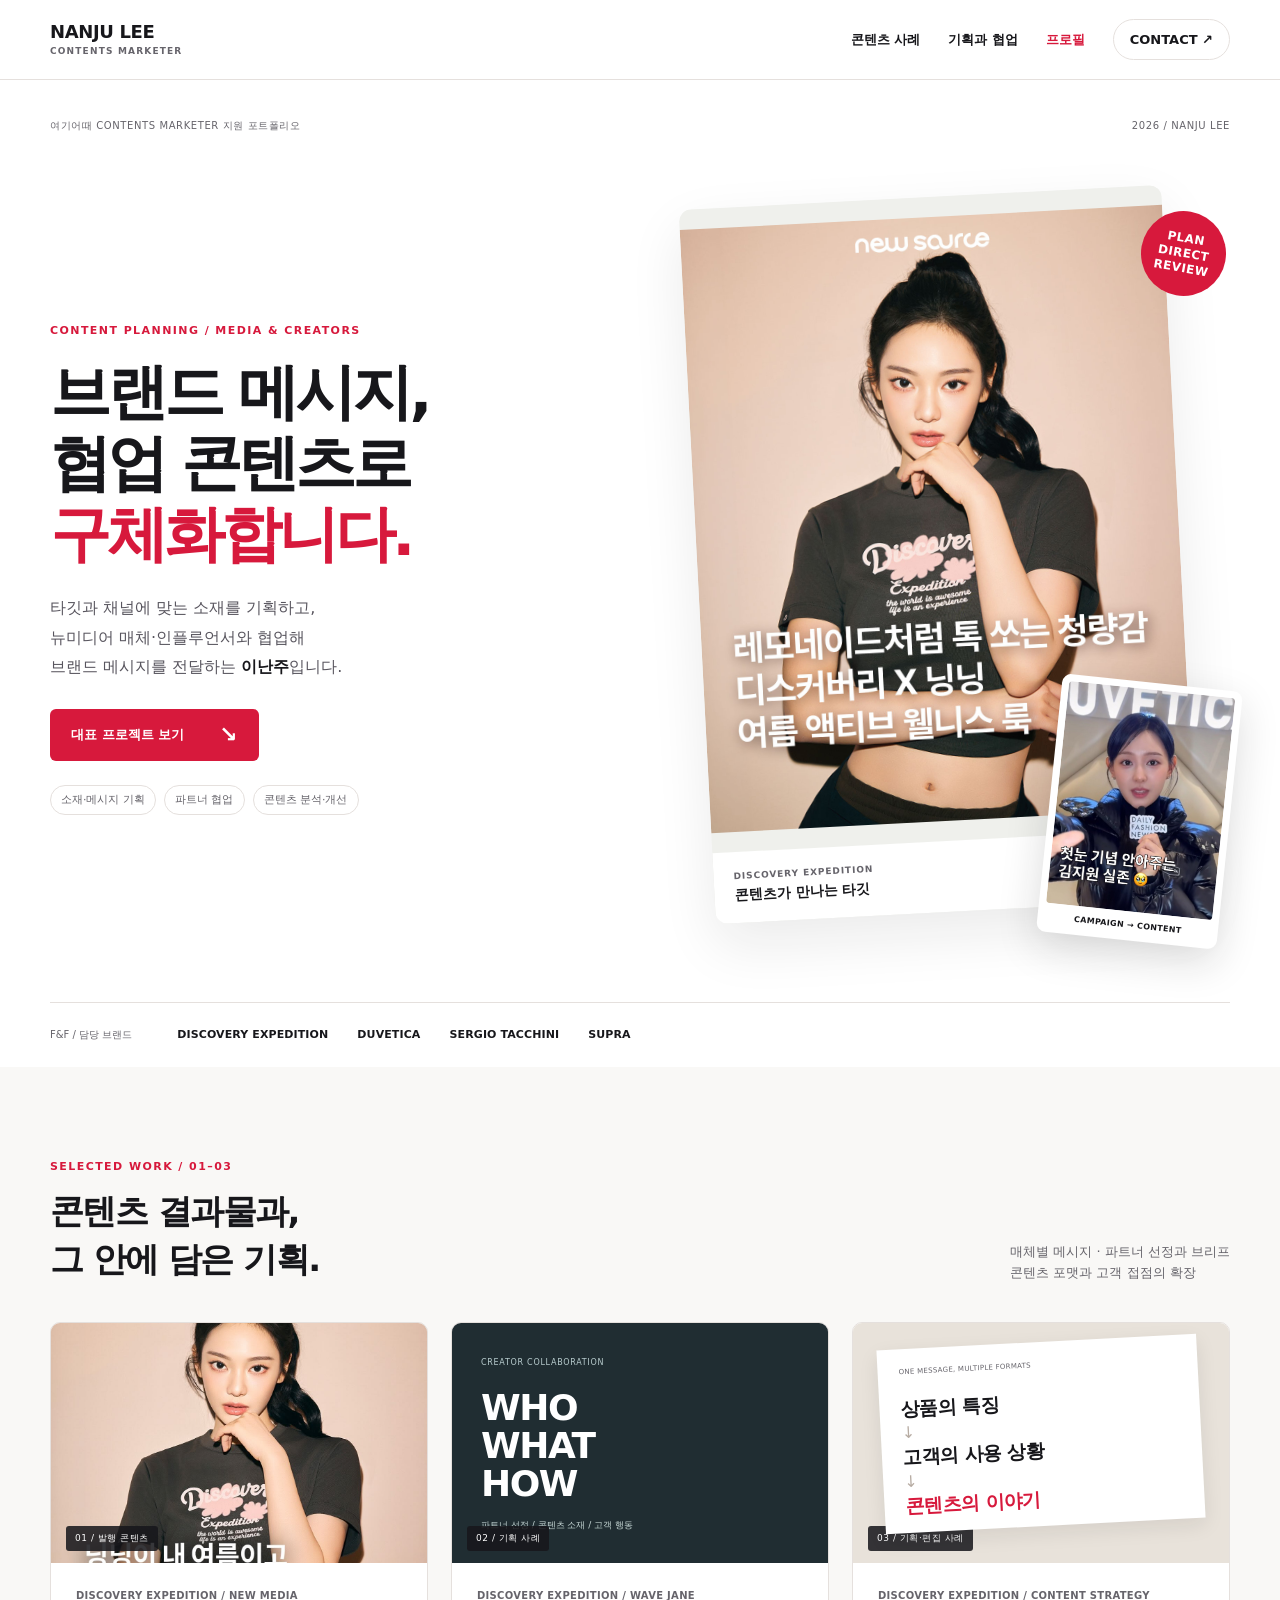
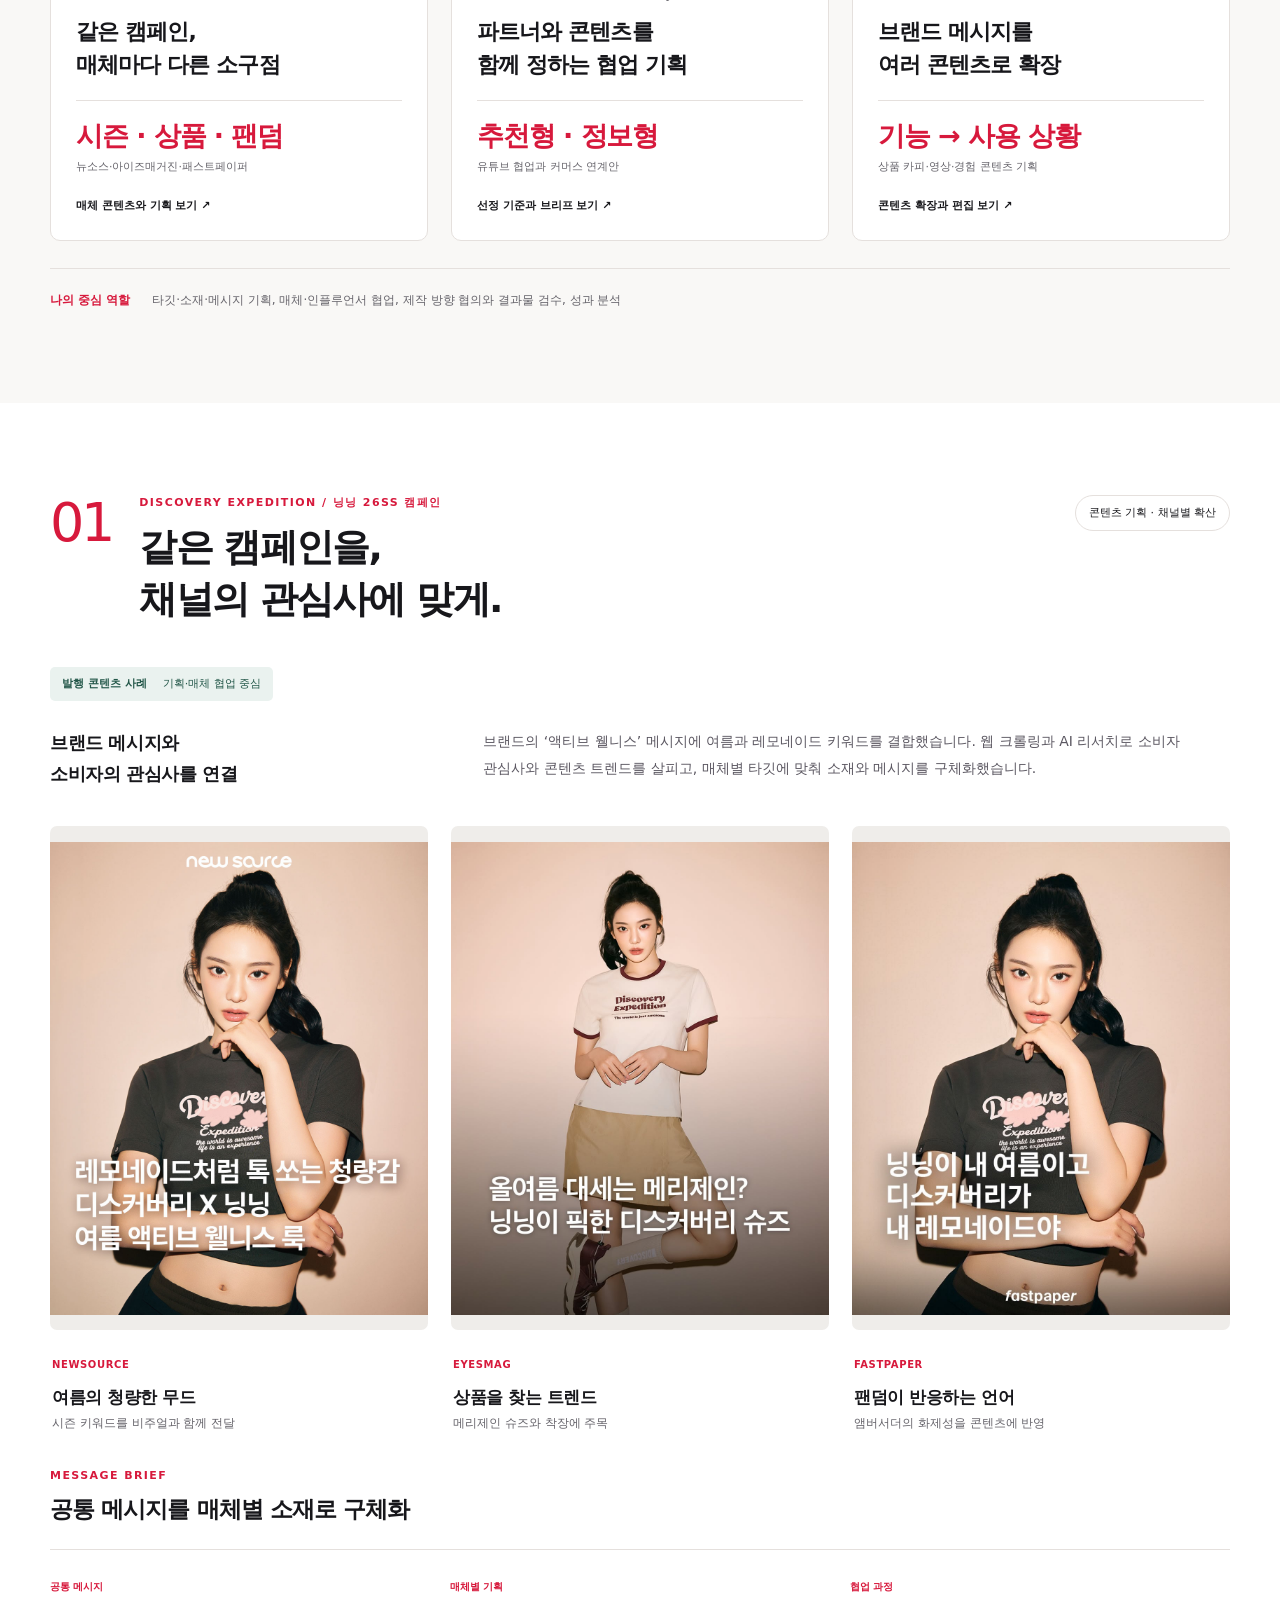
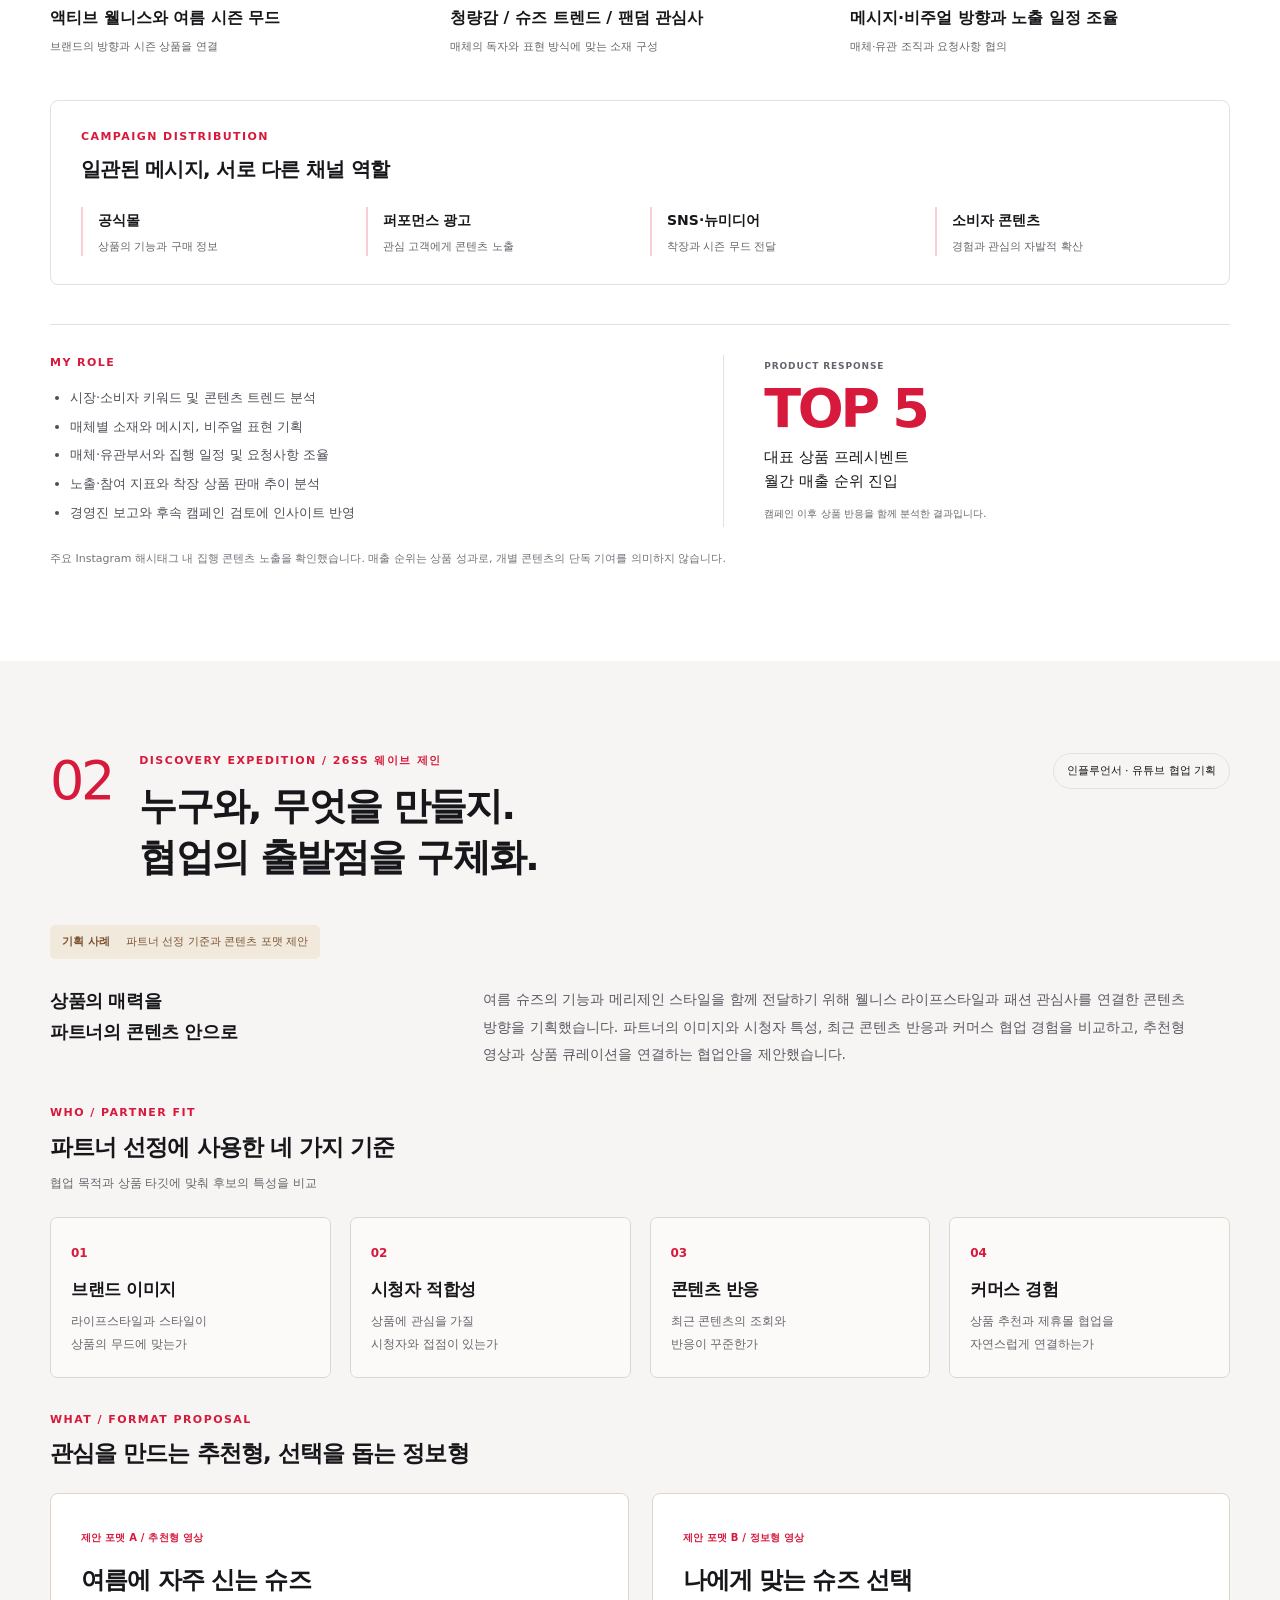
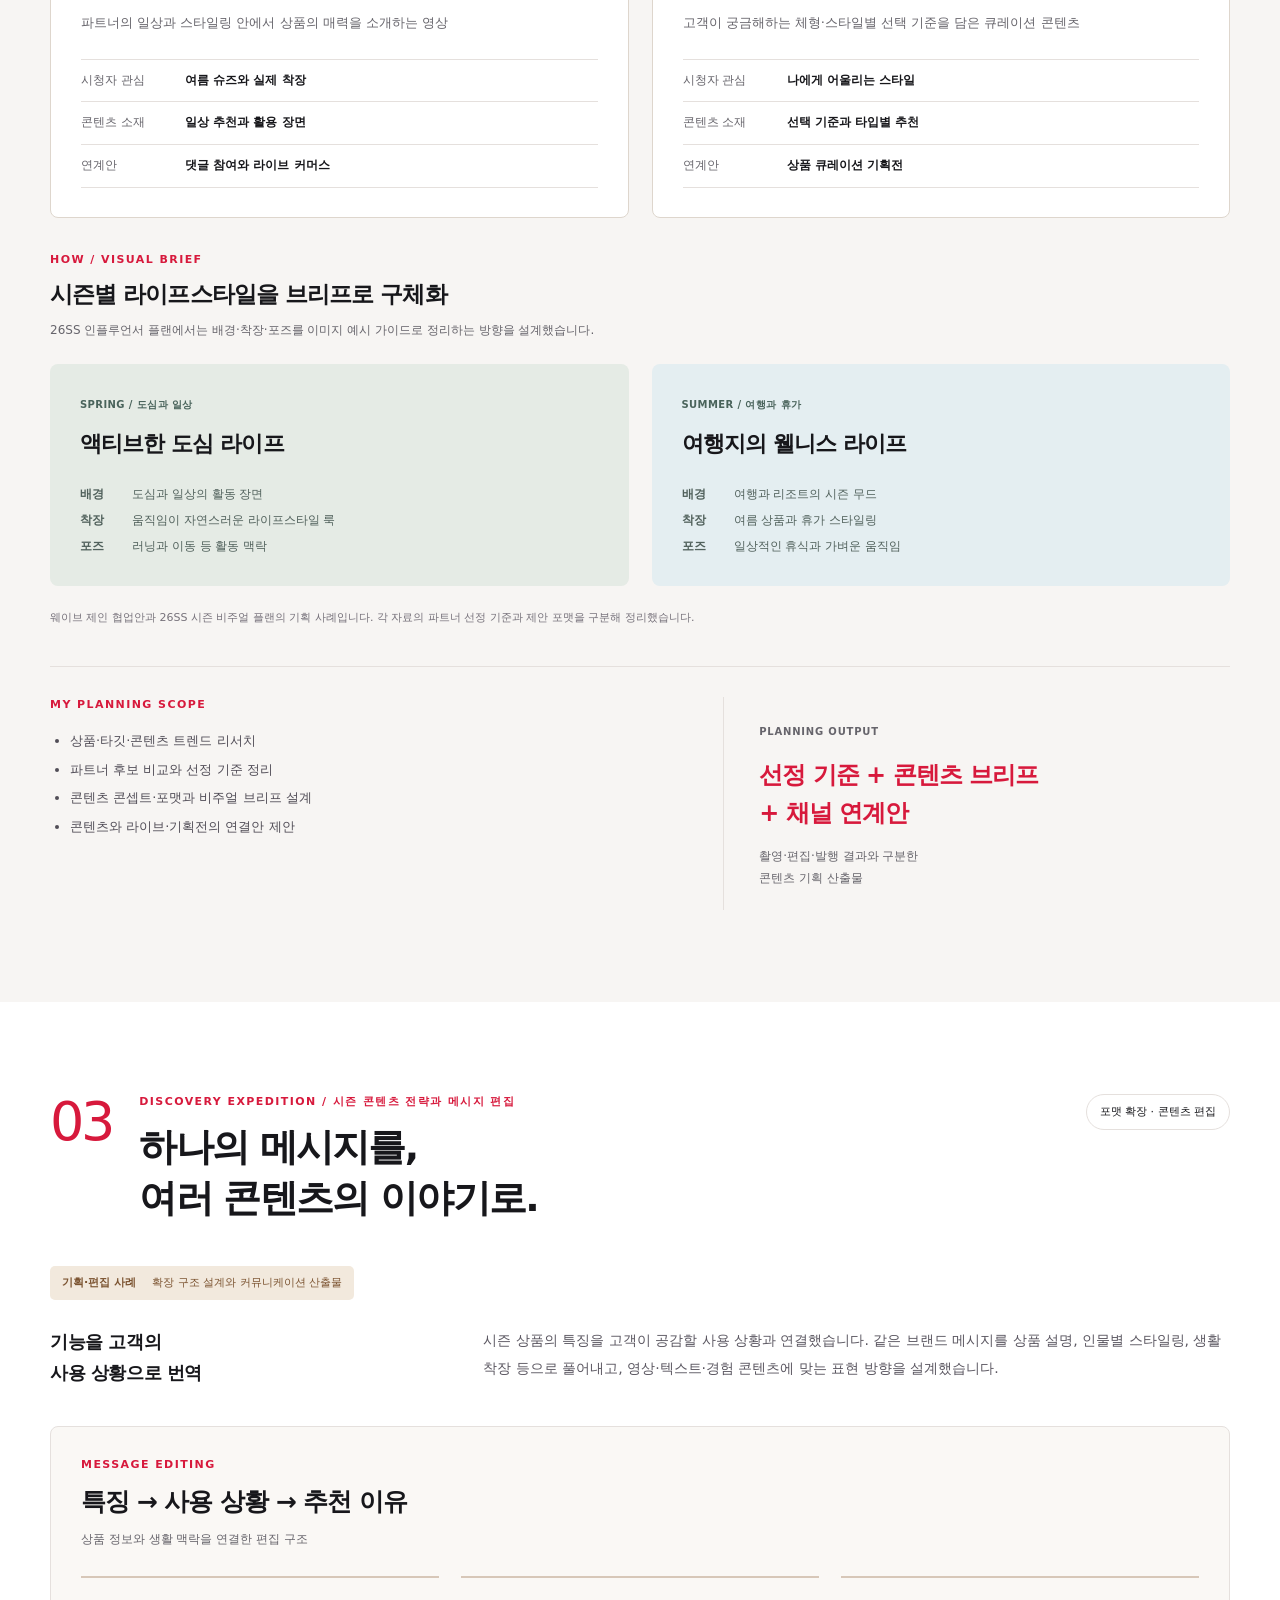
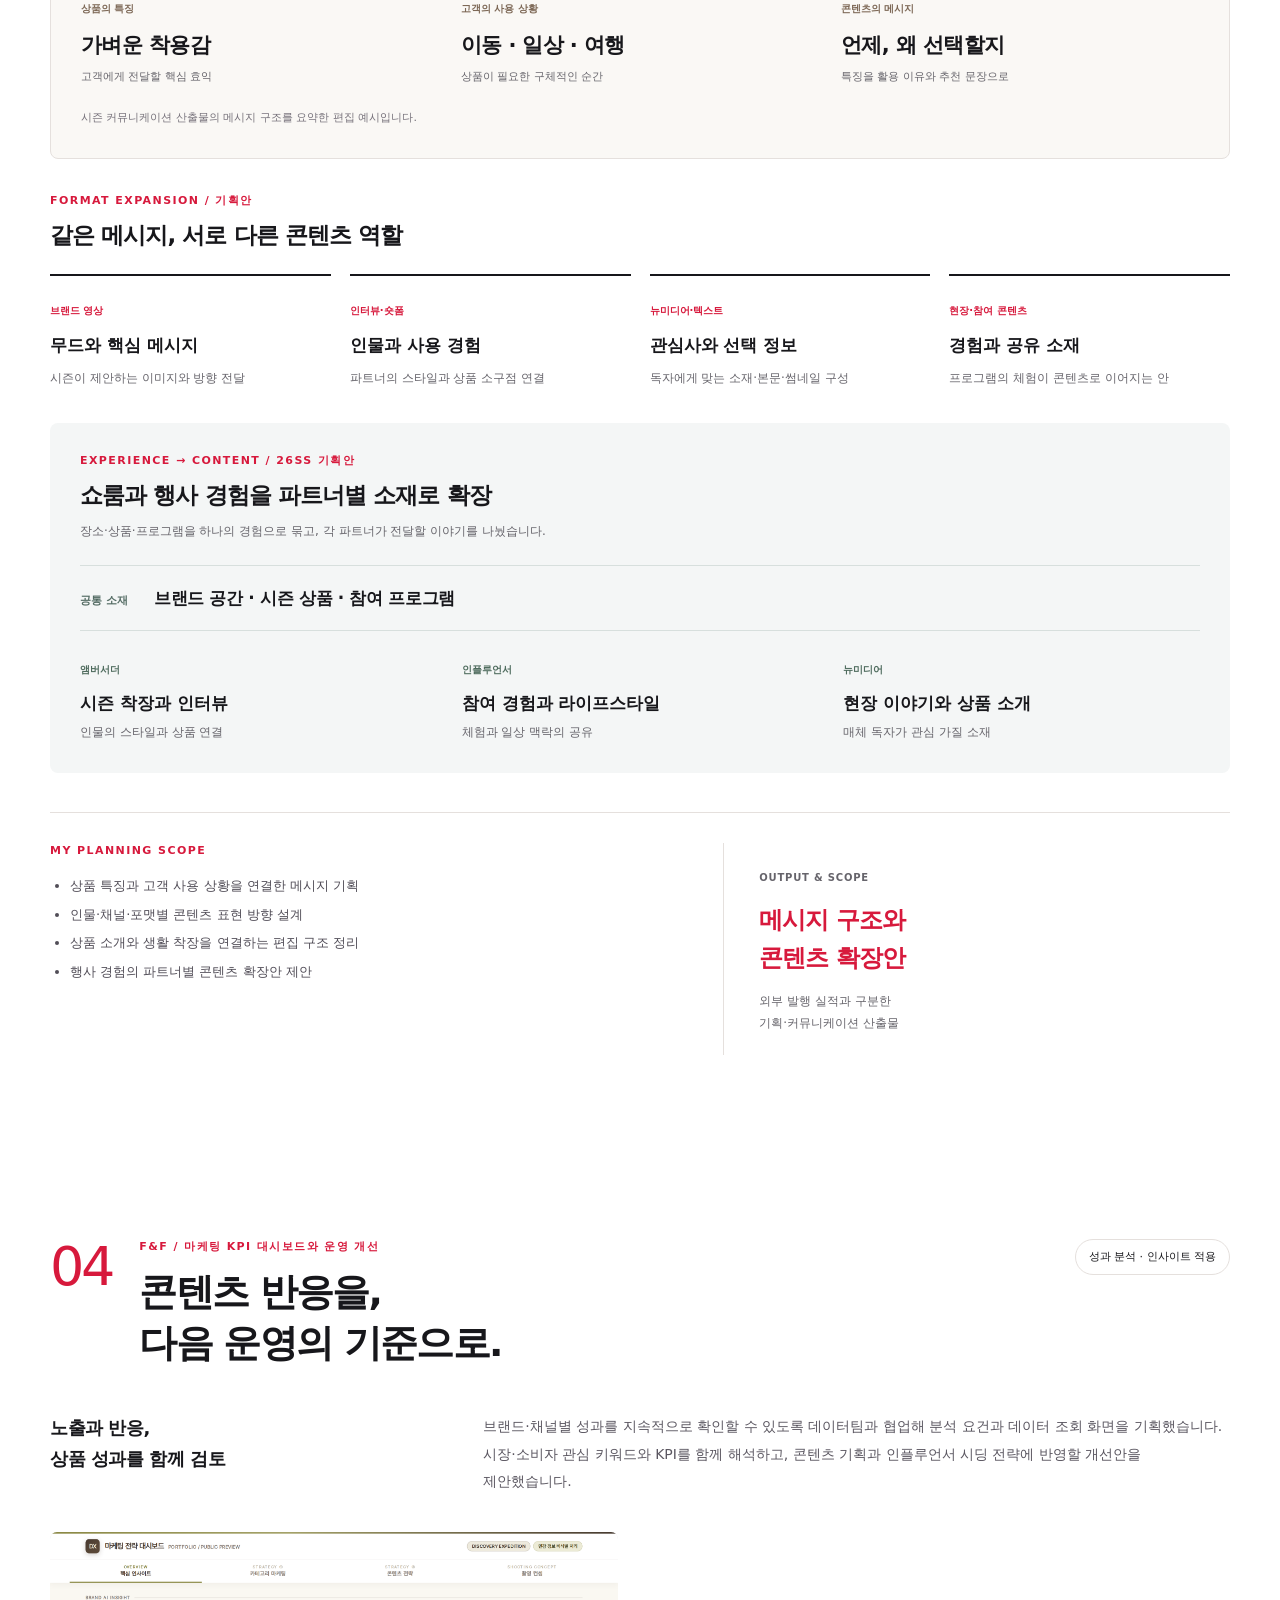
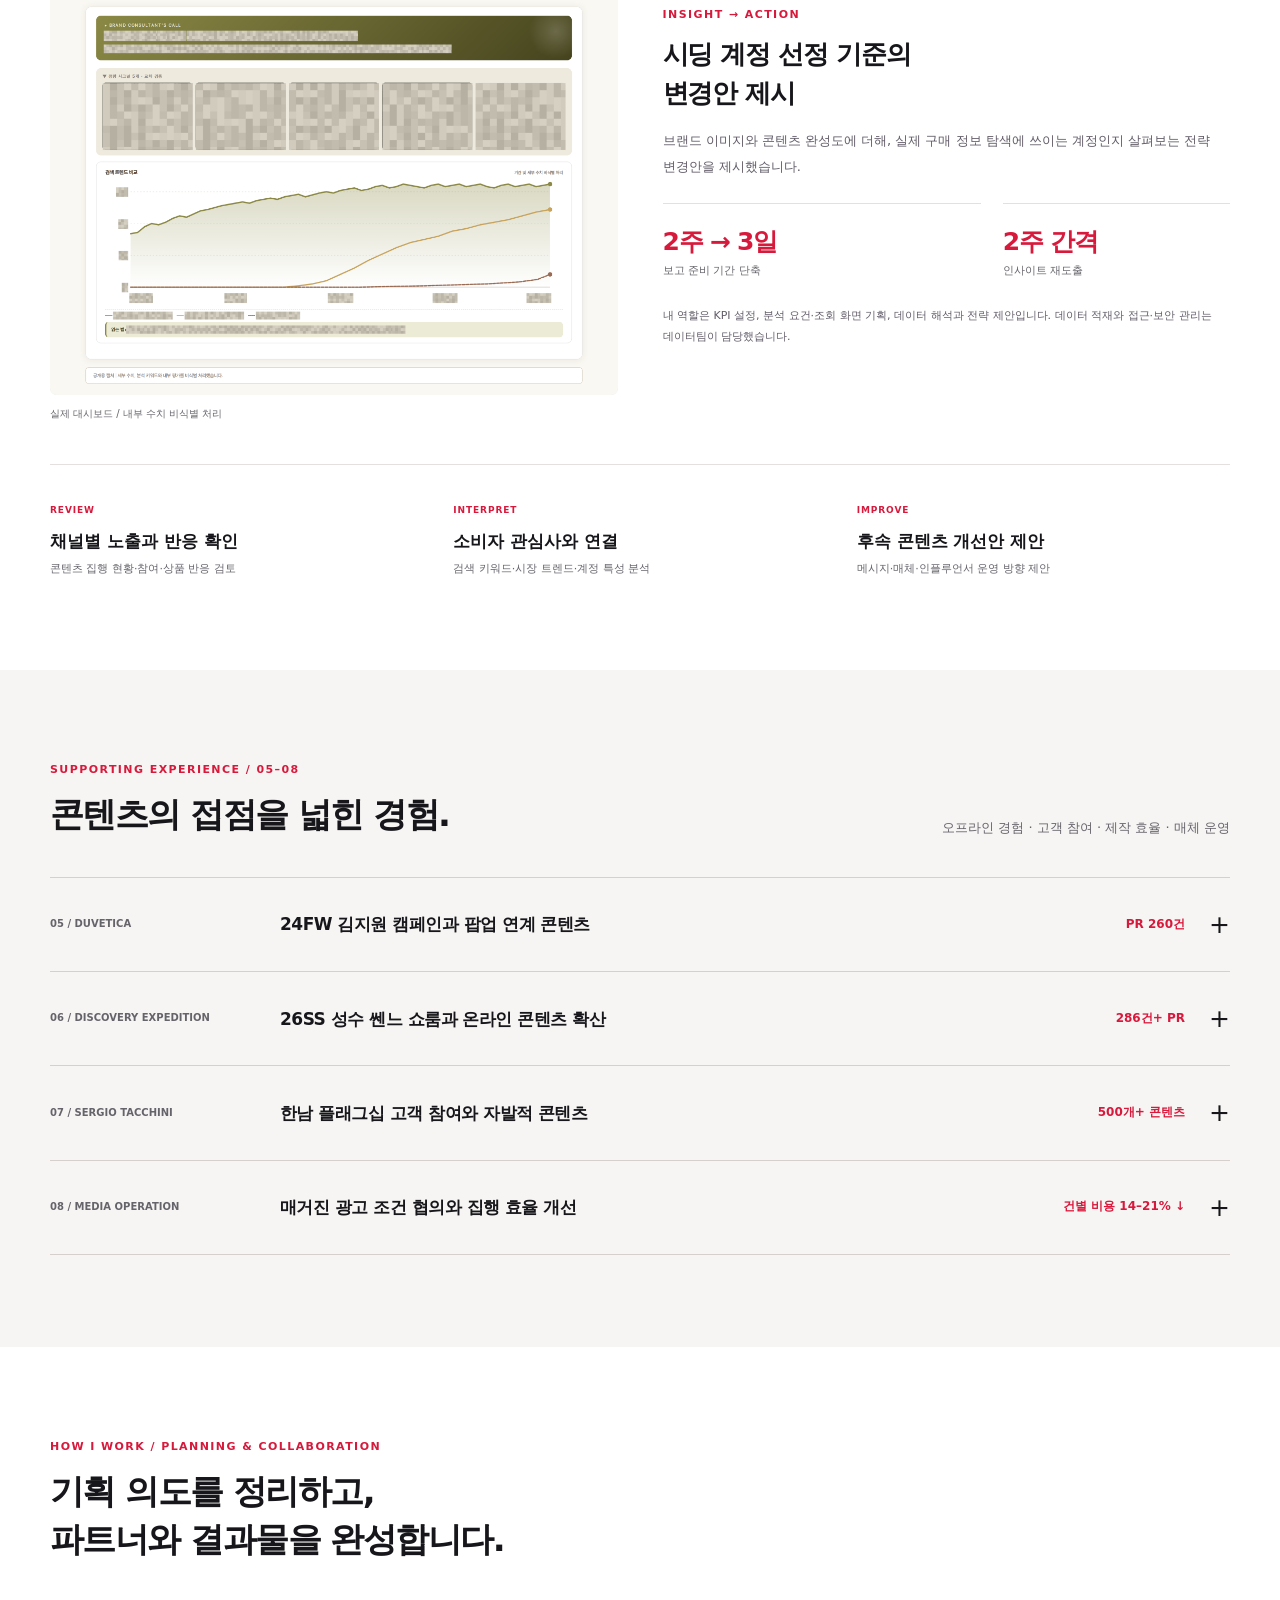
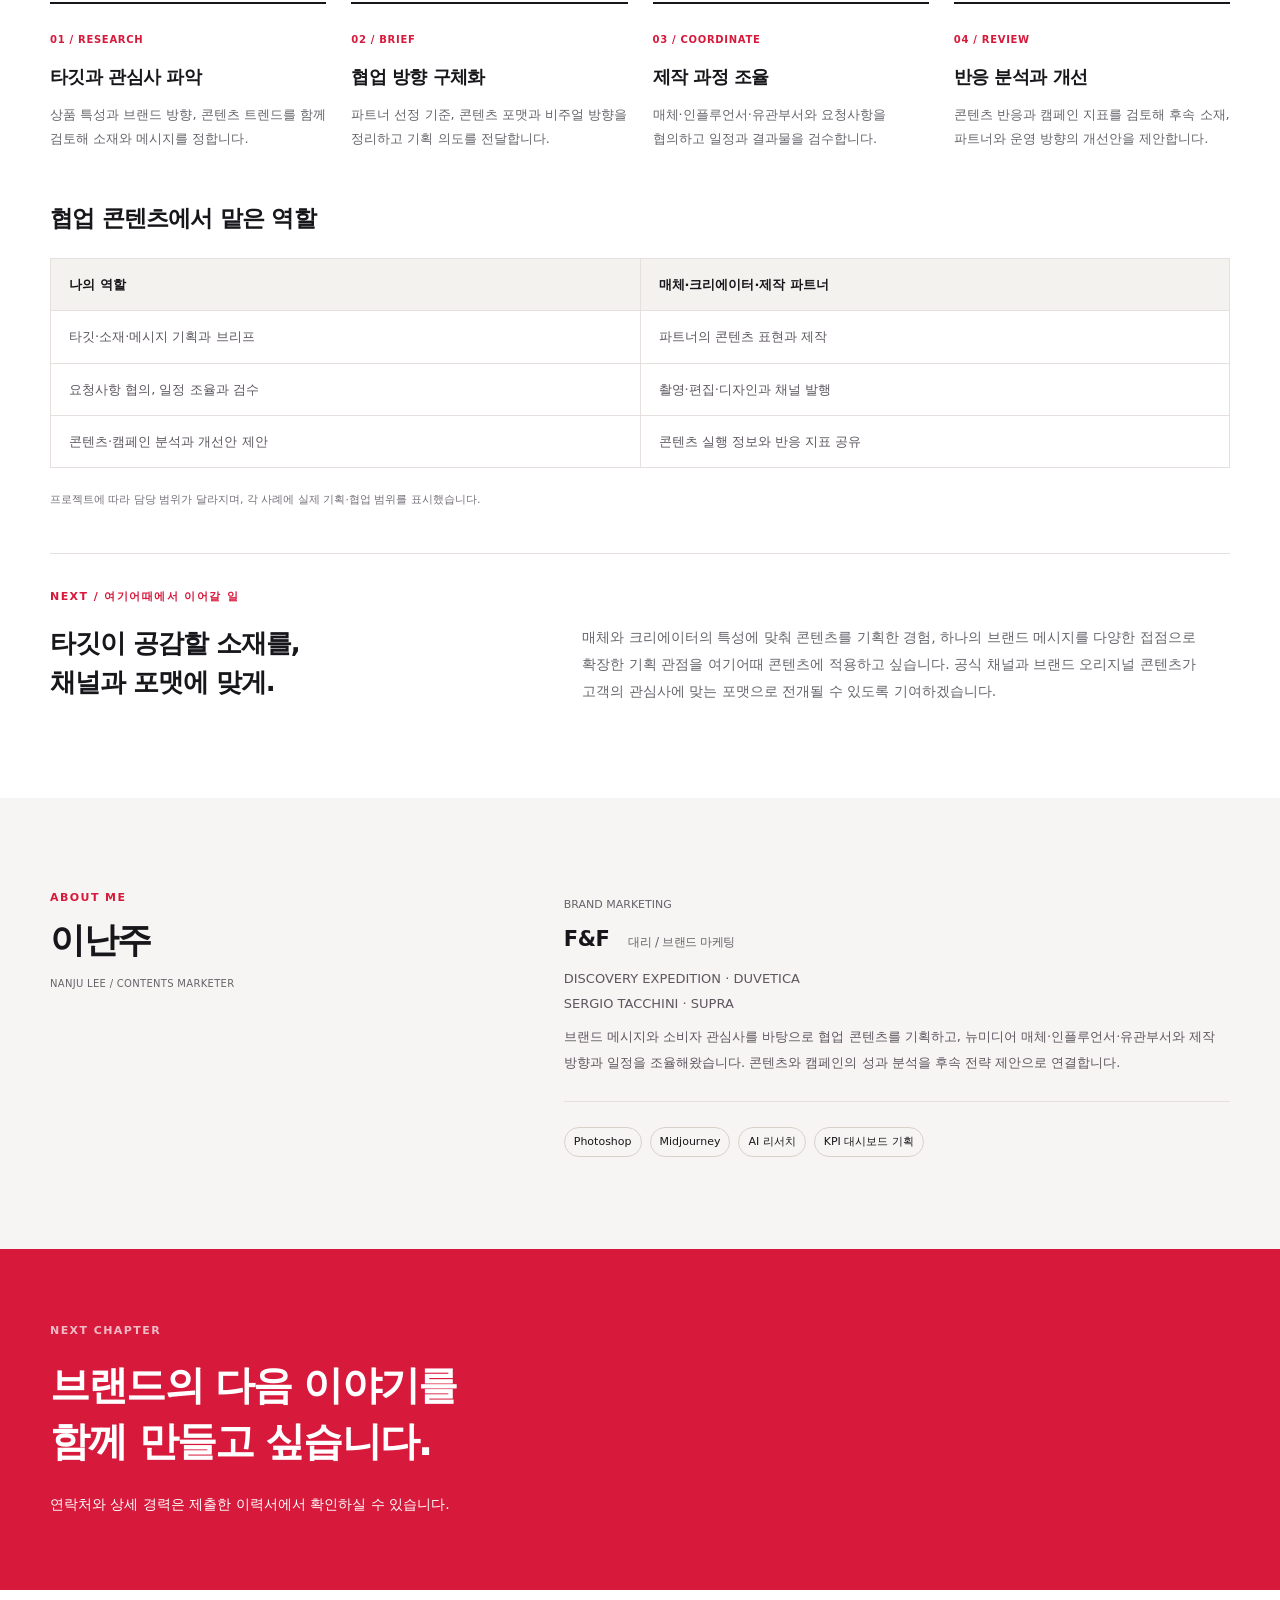
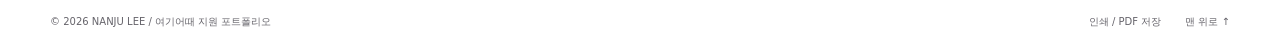
==== commit 850d8c42: "Develop Yeogi portfolio around media and creator content planning" ====
--- a/yeogi-contents/index.html
+++ b/yeogi-contents/index.html
@@ -4,69 +4,83 @@
   <meta charset="utf-8">
   <meta name="viewport" content="width=device-width, initial-scale=1">
   <title>이난주 | 여기어때 Contents Marketer 포트폴리오</title>
-  <meta name="description" content="브랜드별 콘텐츠 기획과 채널 운영, 캠페인 확산, 크리에이터 협업, 성과 개선 경험을 담은 이난주의 여기어때 지원 포트폴리오.">
+  <meta name="description" content="뉴미디어·인플루언서 협업 콘텐츠 기획, 파트너 브리프, 채널별 콘텐츠 확장과 성과 분석 경험을 담은 이난주의 여기어때 지원 포트폴리오.">
   <meta name="robots" content="noindex,nofollow">
   <meta name="theme-color" content="#ec2042">
   <meta property="og:title" content="이난주 | 여기어때 Contents Marketer">
-  <meta property="og:description" content="같은 브랜드 이야기, 채널마다 다른 콘텐츠. 콘텐츠 기획부터 실행과 성과 개선까지.">
+  <meta property="og:description" content="브랜드 메시지를 협업 콘텐츠로 구체화하는 기획. 발행 콘텐츠와 기획 사례를 함께 소개합니다.">
   <meta property="og:type" content="website">
   <meta property="og:url" content="https://skswn27-max.github.io/portfolio-score/yeogi-contents/">
   <meta property="og:image" content="https://skswn27-max.github.io/portfolio-score/yeogi-contents/assets/ningning-newsource.jpg">
   <link rel="icon" href="data:image/svg+xml,%3Csvg xmlns='http://www.w3.org/2000/svg' viewBox='0 0 64 64'%3E%3Crect width='64' height='64' rx='16' fill='%23ec2042'/%3E%3Ctext x='32' y='43' text-anchor='middle' font-family='Arial' font-weight='700' font-size='28' fill='white'%3ENL%3C/text%3E%3C/svg%3E">
-  <link rel="stylesheet" href="styles.css">
-  <script src="app.js" defer></script>
+  <link rel="stylesheet" href="styles.css?v=20261012-collaboration">
+  <script src="app.js?v=20261012-collaboration" defer></script>
 </head>
 <body>
 <a class="skip-link" href="#work">프로젝트로 바로 이동</a>
-<header class="site-header"><div class="container nav-row"><a class="wordmark" href="#top">NANJU LEE<span>CONTENTS MARKETER</span></a><nav aria-label="주요 메뉴"><a href="#work">프로젝트</a><a href="#process">콘텐츠 운영</a><a href="#profile">프로필</a><a class="contact-link" href="#contact">CONTACT ↗</a></nav></div><div class="progress" aria-hidden="true"></div></header>
+<header class="site-header"><div class="container nav-row"><a class="wordmark" href="#top">NANJU LEE<span>CONTENTS MARKETER</span></a><nav aria-label="주요 메뉴"><a href="#work">콘텐츠 사례</a><a href="#process">기획과 협업</a><a href="#profile">프로필</a><a class="contact-link" href="#contact">CONTACT ↗</a></nav></div><div class="progress" aria-hidden="true"></div></header>
 <main id="top">
 <section class="hero"><div class="container">
   <div class="hero-meta"><span>여기어때 CONTENTS MARKETER 지원 포트폴리오</span><span>2026 / NANJU LEE</span></div>
-  <div class="hero-layout"><div class="hero-copy"><p class="eyebrow">BRAND STORIES. CHANNEL BY CHANNEL.</p><h1>같은 브랜드 이야기,<br>채널마다 다른<br><em>콘텐츠로.</em></h1><p class="intro">브랜드의 메시지를 각 채널의 언어로 풀어내고,<br>기획부터 실행과 성과 개선까지 연결하는<br><strong>콘텐츠 마케터 이난주</strong>입니다.</p><a class="button" href="#work">대표 프로젝트 보기 <span>↘</span></a><div class="hero-keywords"><span>채널별 콘텐츠 기획</span><span>캠페인 확산</span><span>데이터 기반 개선</span></div></div>
-  <div class="hero-visual" aria-label="실제 캠페인 콘텐츠 모음"><figure class="hero-photo"><img src="assets/ningning-newsource.jpg" width="1440" height="1800" alt="디스커버리 닝닝 여름 캠페인의 뉴소스 콘텐츠" fetchpriority="high"><figcaption><span>DISCOVERY EXPEDITION</span><b>콘텐츠가 만나는 타깃</b></figcaption></figure><figure class="hero-small"><img src="assets/duvetica-campaign.jpeg" width="970" height="1726" alt="김지원의 듀베티카 팝업 현장 인터뷰 세로 콘텐츠"><figcaption>CAMPAIGN → CONTENT</figcaption></figure><span class="hero-stamp">PLAN<br>CREATE<br>REVIEW</span></div></div>
+  <div class="hero-layout"><div class="hero-copy"><p class="eyebrow">CONTENT PLANNING / MEDIA &amp; CREATORS</p><h1>브랜드 메시지,<br>협업 콘텐츠로<br><em>구체화합니다.</em></h1><p class="intro">타깃과 채널에 맞는 소재를 기획하고,<br>뉴미디어 매체·인플루언서와 협업해<br>브랜드 메시지를 전달하는 <strong>이난주</strong>입니다.</p><a class="button" href="#work">대표 프로젝트 보기 <span>↘</span></a><div class="hero-keywords"><span>소재·메시지 기획</span><span>파트너 협업</span><span>콘텐츠 분석·개선</span></div></div>
+  <div class="hero-visual" aria-label="실제 캠페인 콘텐츠 모음"><figure class="hero-photo"><img src="assets/ningning-newsource.jpg" width="1440" height="1800" alt="디스커버리 닝닝 여름 캠페인의 뉴소스 콘텐츠" fetchpriority="high"><figcaption><span>DISCOVERY EXPEDITION</span><b>콘텐츠가 만나는 타깃</b></figcaption></figure><figure class="hero-small"><img src="assets/duvetica-campaign.jpeg" width="970" height="1726" alt="김지원의 듀베티카 팝업 현장 인터뷰 세로 콘텐츠"><figcaption>CAMPAIGN → CONTENT</figcaption></figure><span class="hero-stamp">PLAN<br>DIRECT<br>REVIEW</span></div></div>
   <div class="brand-row"><span>F&amp;F / 담당 브랜드</span><div><b>DISCOVERY EXPEDITION</b><b>DUVETICA</b><b>SERGIO TACCHINI</b><b>SUPRA</b></div></div>
 </div></section>
-<section class="section selected" id="work"><div class="container"><div class="section-heading"><div><p class="eyebrow">SELECTED WORK / 01–03</p><h2>콘텐츠를 만들고,<br>다음 기획의 근거를 남겼습니다.</h2></div><p>채널에 맞는 이야기부터<br>콘텐츠의 확산과 성과 분석까지.</p></div>
+<section class="section selected" id="work"><div class="container"><div class="section-heading"><div><p class="eyebrow">SELECTED WORK / 01–03</p><h2>콘텐츠 결과물과,<br>그 안에 담은 기획.</h2></div><p>매체별 메시지 · 파트너 선정과 브리프<br>콘텐츠 포맷과 고객 접점의 확장</p></div>
 <div class="selected-grid">
-  <a class="selected-card" href="#ningning"><div class="card-image"><img src="assets/ningning-fastpaper.jpg" alt="패스트페이퍼의 디스커버리 닝닝 캠페인 콘텐츠" width="1440" height="1800" loading="lazy"><span>01 / CHANNEL CONTENT</span></div><div class="card-copy"><p>DISCOVERY EXPEDITION / 26SS</p><h3>캠페인 하나,<br>채널마다 다른 소구점</h3><div class="card-result"><strong>TOP 5</strong><span>프레시벤트 월간 매출 순위</span></div><b class="read-more">콘텐츠 사례 보기 ↗</b></div></a>
-  <a class="selected-card" href="#duvetica"><div class="card-image"><img src="assets/duvetica-popup.jpg" alt="듀베티카 더현대 서울 팝업 전경" width="1440" height="1058" loading="lazy"><span>02 / CAMPAIGN EXPANSION</span></div><div class="card-copy"><p>DUVETICA / 24FW</p><h3>앰버서더와 팝업을<br>디지털 콘텐츠로 확장</h3><div class="card-result"><strong>260건</strong><span>캠페인 전체 PR 보도</span></div><b class="read-more">캠페인 사례 보기 ↗</b></div></a>
-  <a class="selected-card" href="#analysis"><div class="card-image dashboard-cover"><img src="assets/dashboard-analysis.png" alt="내부 수치를 비식별 처리한 마케팅 KPI 대시보드" width="2160" height="1760" loading="lazy"><span>03 / CONTENT ANALYTICS</span></div><div class="card-copy"><p>F&amp;F / KPI &amp; INSIGHT</p><h3>반응을 분석하고<br>운영 방향을 개선</h3><div class="card-result"><strong>2주 → 3일</strong><span>보고 준비 기간</span></div><b class="read-more">분석과 개선 사례 보기 ↗</b></div></a>
-</div></div></section>
+<a class="selected-card" href="#ningning"><div class="card-image"><img src="assets/ningning-fastpaper.jpg" alt="패스트페이퍼의 디스커버리 닝닝 캠페인 콘텐츠" width="1440" height="1800" loading="lazy"><span>01 / 발행 콘텐츠</span></div><div class="card-copy"><p>DISCOVERY EXPEDITION / NEW MEDIA</p><h3>같은 캠페인,<br>매체마다 다른 소구점</h3><div class="card-result"><strong>시즌 · 상품 · 팬덤</strong><span>뉴소스·아이즈매거진·패스트페이퍼</span></div><b class="read-more">매체 콘텐츠와 기획 보기 ↗</b></div></a>
+<a class="selected-card" href="#creators"><div class="card-image planning-cover"><span>02 / 기획 사례</span><div class="cover-outline"><small>CREATOR COLLABORATION</small><b>WHO<br>WHAT<br>HOW</b><div>파트너 선정 / 콘텐츠 소재 / 고객 행동</div></div></div><div class="card-copy"><p>DISCOVERY EXPEDITION / WAVE JANE</p><h3>파트너와 콘텐츠를<br>함께 정하는 협업 기획</h3><div class="card-result"><strong>추천형 · 정보형</strong><span>유튜브 협업과 커머스 연계안</span></div><b class="read-more">선정 기준과 브리프 보기 ↗</b></div></a>
+<a class="selected-card" href="#content-expansion"><div class="card-image editorial-cover"><span>03 / 기획·편집 사례</span><div class="cover-paper"><small>ONE MESSAGE, MULTIPLE FORMATS</small><b>상품의 특징</b><i aria-hidden="true">↓</i><b>고객의 사용 상황</b><i aria-hidden="true">↓</i><b class="red-text">콘텐츠의 이야기</b></div></div><div class="card-copy"><p>DISCOVERY EXPEDITION / CONTENT STRATEGY</p><h3>브랜드 메시지를<br>여러 콘텐츠로 확장</h3><div class="card-result"><strong>기능 → 사용 상황</strong><span>상품 카피·영상·경험 콘텐츠 기획</span></div><b class="read-more">콘텐츠 확장과 편집 보기 ↗</b></div></a>
+</div><div class="scope-line"><span>나의 중심 역할</span><p>타깃·소재·메시지 기획, 매체·인플루언서 협업, 제작 방향 협의와 결과물 검수, 성과 분석</p></div></div></section>
 <section class="case section" id="ningning"><div class="container">
 <div class="case-heading"><span class="case-number">01</span><div><p class="eyebrow">DISCOVERY EXPEDITION / 닝닝 26SS 캠페인</p><h2>같은 캠페인을,<br>채널의 관심사에 맞게.</h2></div><span class="case-tag">콘텐츠 기획 · 채널별 확산</span></div>
+<div class="case-status published">발행 콘텐츠 사례 <span>기획·매체 협업 중심</span></div>
 <div class="case-intro"><h3>브랜드 메시지와<br>소비자의 관심사를 연결</h3><p>브랜드의 ‘액티브 웰니스’ 메시지에 여름과 레모네이드 키워드를 결합했습니다. 웹 크롤링과 AI 리서치로 소비자 관심사와 콘텐츠 트렌드를 살피고, 매체별 타깃에 맞춰 소재와 메시지를 구체화했습니다.</p></div>
 <div class="content-gallery">
 <figure><button class="image-button" type="button" data-caption="뉴소스 — 여름과 레모네이드 키워드로 캠페인의 시즌 무드를 전달한 콘텐츠" aria-label="뉴소스 콘텐츠 확대"><img src="assets/ningning-newsource.jpg" width="1440" height="1800" alt="여름과 레모네이드 무드를 전달한 뉴소스의 닝닝 콘텐츠" loading="lazy"></button><figcaption><span>NEWSOURCE</span><h4>여름의 청량한 무드</h4><p>시즌 키워드를 비주얼과 함께 전달</p></figcaption></figure>
 <figure><button class="image-button" type="button" data-caption="아이즈매거진 — 메리제인 슈즈 트렌드와 앰버서더 착장을 연결한 콘텐츠" aria-label="아이즈매거진 콘텐츠 확대"><img src="assets/ningning-eyes.jpg" width="1440" height="1800" alt="메리제인 슈즈 트렌드와 닝닝의 착장을 연결한 아이즈매거진 콘텐츠" loading="lazy"></button><figcaption><span>EYESMAG</span><h4>상품을 찾는 트렌드</h4><p>메리제인 슈즈와 착장에 주목</p></figcaption></figure>
 <figure><button class="image-button" type="button" data-caption="패스트페이퍼 — 앰버서더의 팬덤 언어를 활용한 캠페인 콘텐츠" aria-label="패스트페이퍼 콘텐츠 확대"><img src="assets/ningning-fastpaper.jpg" width="1440" height="1800" alt="팬덤의 관심사와 언어를 반영한 패스트페이퍼 닝닝 콘텐츠" loading="lazy"></button><figcaption><span>FASTPAPER</span><h4>팬덤이 반응하는 언어</h4><p>앰버서더의 화제성을 콘텐츠에 반영</p></figcaption></figure>
 </div>
+<div class="planning-block"><div class="block-heading"><p class="eyebrow">MESSAGE BRIEF</p><h3>공통 메시지를 매체별 소재로 구체화</h3></div><div class="brief-matrix"><div><span>공통 메시지</span><strong>액티브 웰니스와 여름 시즌 무드</strong><p>브랜드의 방향과 시즌 상품을 연결</p></div><div><span>매체별 기획</span><strong>청량감 / 슈즈 트렌드 / 팬덤 관심사</strong><p>매체의 독자와 표현 방식에 맞는 소재 구성</p></div><div><span>협업 과정</span><strong>메시지·비주얼 방향과 노출 일정 조율</strong><p>매체·유관 조직과 요청사항 협의</p></div></div></div>
 <div class="channel-strip"><p class="eyebrow">CAMPAIGN DISTRIBUTION</p><h3>일관된 메시지, 서로 다른 채널 역할</h3><div class="channel-grid"><div><strong>공식몰</strong><p>상품의 기능과 구매 정보</p></div><div><strong>퍼포먼스 광고</strong><p>관심 고객에게 콘텐츠 노출</p></div><div><strong>SNS·뉴미디어</strong><p>착장과 시즌 무드 전달</p></div><div><strong>소비자 콘텐츠</strong><p>경험과 관심의 자발적 확산</p></div></div></div>
 <div class="case-bottom"><div class="role-copy"><p class="eyebrow">MY ROLE</p><ul><li>시장·소비자 키워드 및 콘텐츠 트렌드 분석</li><li>매체별 소재와 메시지, 비주얼 표현 기획</li><li>매체·유관부서와 집행 일정 및 요청사항 조율</li><li>노출·참여 지표와 착장 상품 판매 추이 분석</li><li>경영진 보고와 후속 캠페인 검토에 인사이트 반영</li></ul></div><div class="outcome"><span>PRODUCT RESPONSE</span><strong>TOP 5</strong><p>대표 상품 프레시벤트<br>월간 매출 순위 진입</p><small>캠페인 이후 상품 반응을 함께 분석한 결과입니다.</small></div></div>
 <p class="case-note">주요 Instagram 해시태그 내 집행 콘텐츠 노출을 확인했습니다. 매출 순위는 상품 성과로, 개별 콘텐츠의 단독 기여를 의미하지 않습니다.</p>
 </div></section>
-<section class="case section tinted" id="duvetica"><div class="container">
-<div class="case-heading"><span class="case-number">02</span><div><p class="eyebrow">DUVETICA / 24FW 리브랜딩</p><h2>현장의 브랜드 경험을,<br>공유되는 콘텐츠로.</h2></div><span class="case-tag">캠페인 확장 · 제작 협업</span></div>
-<div class="case-intro"><h3>김지원 앰버서더 캠페인과<br>더현대 서울 팝업</h3><p>프리미엄 브랜드 이미지를 전달하기 위해 앰버서더 콘텐츠와 팝업, 옥외광고, PR, 디지털 채널을 연결했습니다. 채널별 메시지와 비주얼의 일관성을 관리하고, 제작·검수부터 배포와 노출 일정까지 실행 과정을 담당했습니다.</p></div>
-<div class="content-gallery duvetica-gallery"><figure><button class="image-button" type="button" data-caption="더현대 서울 팝업 — 듀베티카 브랜드 경험을 구현한 공간" aria-label="듀베티카 팝업 이미지 확대"><img src="assets/duvetica-popup.jpg" width="1440" height="1058" alt="듀베티카 더현대 서울 팝업 공간" loading="lazy"></button><figcaption><span>BRAND EXPERIENCE</span><h4>팝업에서 만나는 브랜드</h4><p>캠페인 메시지를 오프라인 경험으로</p></figcaption></figure><figure><button class="image-button" type="button" data-caption="김지원의 팝업 현장 인터뷰형 세로 콘텐츠 — Daily Fashion News 콘텐츠 캡처" aria-label="김지원 세로 인터뷰 콘텐츠 확대"><img src="assets/duvetica-campaign.jpeg" width="970" height="1726" alt="김지원의 팝업 현장 인터뷰형 세로 콘텐츠 캡처" loading="lazy"></button><figcaption><span>VERTICAL INTERVIEW</span><h4>현장 인터뷰형 세로 콘텐츠</h4><p>앰버서더의 현장 경험을 디지털로 전달</p></figcaption></figure><figure><button class="image-button" type="button" data-caption="듀베티카 팝업 방문 현장 — 캠페인 연계 브랜드 경험" aria-label="듀베티카 방문 현장 이미지 확대"><img src="assets/duvetica-visit.jpg" width="1440" height="1800" alt="듀베티카 팝업 방문 현장" loading="lazy"></button><figcaption><span>CAMPAIGN CONNECTION</span><h4>현장과 콘텐츠의 연결</h4><p>팝업·PR·디지털 채널 연계</p></figcaption></figure></div>
-<div class="case-bottom"><div class="role-copy"><p class="eyebrow">MY ROLE</p><ul><li>시즌 캠페인 전략, 핵심 메시지, KPI 및 예산 수립</li><li>앰버서더·팝업·옥외·디지털 콘텐츠 실행 기획</li><li>제작 일정 관리, 결과물 검수 및 채널별 배포 조율</li><li>MD·영업·디자인·콘텐츠·PR·대행사 협업</li><li>집행·정산, 성과 분석 및 경영진 보고</li></ul></div><div class="duvetica-results"><div><span>PR COVERAGE</span><strong>260<small>건</small></strong><p>프로젝트 전체 PR 보도</p></div><div><span>BUSINESS CONTRIBUTION</span><strong>BEP 개선</strong><p>2025년 상반기 개선에 기여</p></div></div></div>
-<p class="case-note">캠페인 전체 성과입니다. BEP 개선 확인 시점은 2025년 상반기이며, 콘텐츠의 단독 매출 기여로 표시하지 않았습니다.</p>
+<section class="case section tinted" id="creators"><div class="container">
+<div class="case-heading"><span class="case-number">02</span><div><p class="eyebrow">DISCOVERY EXPEDITION / 26SS 웨이브 제인</p><h2>누구와, 무엇을 만들지.<br>협업의 출발점을 구체화.</h2></div><span class="case-tag">인플루언서 · 유튜브 협업 기획</span></div>
+<div class="case-status planned">기획 사례 <span>파트너 선정 기준과 콘텐츠 포맷 제안</span></div>
+<div class="case-intro"><h3>상품의 매력을<br>파트너의 콘텐츠 안으로</h3><p>여름 슈즈의 기능과 메리제인 스타일을 함께 전달하기 위해 웰니스 라이프스타일과 패션 관심사를 연결한 콘텐츠 방향을 기획했습니다. 파트너의 이미지와 시청자 특성, 최근 콘텐츠 반응과 커머스 협업 경험을 비교하고, 추천형 영상과 상품 큐레이션을 연결하는 협업안을 제안했습니다.</p></div>
+<div class="planning-block"><div class="block-heading"><p class="eyebrow">WHO / PARTNER FIT</p><h3>파트너 선정에 사용한 네 가지 기준</h3><p>협업 목적과 상품 타깃에 맞춰 후보의 특성을 비교</p></div><div class="criteria-grid"><div><span>01</span><h4>브랜드 이미지</h4><p>라이프스타일과 스타일이<br>상품의 무드에 맞는가</p></div><div><span>02</span><h4>시청자 적합성</h4><p>상품에 관심을 가질<br>시청자와 접점이 있는가</p></div><div><span>03</span><h4>콘텐츠 반응</h4><p>최근 콘텐츠의 조회와<br>반응이 꾸준한가</p></div><div><span>04</span><h4>커머스 경험</h4><p>상품 추천과 제휴몰 협업을<br>자연스럽게 연결하는가</p></div></div></div>
+<div class="planning-block"><div class="block-heading"><p class="eyebrow">WHAT / FORMAT PROPOSAL</p><h3>관심을 만드는 추천형, 선택을 돕는 정보형</h3></div><div class="format-grid"><article><span class="proposal-label">제안 포맷 A / 추천형 영상</span><h4>여름에 자주 신는 슈즈</h4><p>파트너의 일상과 스타일링 안에서 상품의 매력을 소개하는 영상</p><dl><div><dt>시청자 관심</dt><dd>여름 슈즈와 실제 착장</dd></div><div><dt>콘텐츠 소재</dt><dd>일상 추천과 활용 장면</dd></div><div><dt>연계안</dt><dd>댓글 참여와 라이브 커머스</dd></div></dl></article><article><span class="proposal-label">제안 포맷 B / 정보형 영상</span><h4>나에게 맞는 슈즈 선택</h4><p>고객이 궁금해하는 체형·스타일별 선택 기준을 담은 큐레이션 콘텐츠</p><dl><div><dt>시청자 관심</dt><dd>나에게 어울리는 스타일</dd></div><div><dt>콘텐츠 소재</dt><dd>선택 기준과 타입별 추천</dd></div><div><dt>연계안</dt><dd>상품 큐레이션 기획전</dd></div></dl></article></div></div>
+<div class="planning-block"><div class="block-heading"><p class="eyebrow">HOW / VISUAL BRIEF</p><h3>시즌별 라이프스타일을 브리프로 구체화</h3><p>26SS 인플루언서 플랜에서는 배경·착장·포즈를 이미지 예시 가이드로 정리하는 방향을 설계했습니다.</p></div><div class="season-brief-grid"><article class="spring-brief"><span>SPRING / 도심과 일상</span><h4>액티브한 도심 라이프</h4><ul><li><b>배경</b> 도심과 일상의 활동 장면</li><li><b>착장</b> 움직임이 자연스러운 라이프스타일 룩</li><li><b>포즈</b> 러닝과 이동 등 활동 맥락</li></ul></article><article class="summer-brief"><span>SUMMER / 여행과 휴가</span><h4>여행지의 웰니스 라이프</h4><ul><li><b>배경</b> 여행과 리조트의 시즌 무드</li><li><b>착장</b> 여름 상품과 휴가 스타일링</li><li><b>포즈</b> 일상적인 휴식과 가벼운 움직임</li></ul></article></div><p class="case-note">웨이브 제인 협업안과 26SS 시즌 비주얼 플랜의 기획 사례입니다. 각 자료의 파트너 선정 기준과 제안 포맷을 구분해 정리했습니다.</p></div>
+<div class="case-bottom creator-bottom"><div class="role-copy"><p class="eyebrow">MY PLANNING SCOPE</p><ul><li>상품·타깃·콘텐츠 트렌드 리서치</li><li>파트너 후보 비교와 선정 기준 정리</li><li>콘텐츠 콘셉트·포맷과 비주얼 브리프 설계</li><li>콘텐츠와 라이브·기획전의 연결안 제안</li></ul></div><div class="planning-output"><span>PLANNING OUTPUT</span><h3>선정 기준 + 콘텐츠 브리프<br>+ 채널 연계안</h3><p>촬영·편집·발행 결과와 구분한<br>콘텐츠 기획 산출물</p></div></div>
+</div></section>
+<section class="case section" id="content-expansion"><div class="container">
+<div class="case-heading"><span class="case-number">03</span><div><p class="eyebrow">DISCOVERY EXPEDITION / 시즌 콘텐츠 전략과 메시지 편집</p><h2>하나의 메시지를,<br>여러 콘텐츠의 이야기로.</h2></div><span class="case-tag">포맷 확장 · 콘텐츠 편집</span></div>
+<div class="case-status planned">기획·편집 사례 <span>확장 구조 설계와 커뮤니케이션 산출물</span></div>
+<div class="case-intro"><h3>기능을 고객의<br>사용 상황으로 번역</h3><p>시즌 상품의 특징을 고객이 공감할 사용 상황과 연결했습니다. 같은 브랜드 메시지를 상품 설명, 인물별 스타일링, 생활 착장 등으로 풀어내고, 영상·텍스트·경험 콘텐츠에 맞는 표현 방향을 설계했습니다.</p></div>
+<div class="message-editor"><div class="editor-heading"><p class="eyebrow">MESSAGE EDITING</p><h3>특징 → 사용 상황 → 추천 이유</h3><p>상품 정보와 생활 맥락을 연결한 편집 구조</p></div><div class="editor-example"><div><span>상품의 특징</span><strong>가벼운 착용감</strong><p>고객에게 전달할 핵심 효익</p></div><div><span>고객의 사용 상황</span><strong>이동 · 일상 · 여행</strong><p>상품이 필요한 구체적인 순간</p></div><div><span>콘텐츠의 메시지</span><strong>언제, 왜 선택할지</strong><p>특징을 활용 이유와 추천 문장으로</p></div></div><p class="case-note">시즌 커뮤니케이션 산출물의 메시지 구조를 요약한 편집 예시입니다.</p></div>
+<div class="planning-block"><div class="block-heading"><p class="eyebrow">FORMAT EXPANSION / 기획안</p><h3>같은 메시지, 서로 다른 콘텐츠 역할</h3></div><div class="format-role-grid"><article><span>브랜드 영상</span><h4>무드와 핵심 메시지</h4><p>시즌이 제안하는 이미지와 방향 전달</p></article><article><span>인터뷰·숏폼</span><h4>인물과 사용 경험</h4><p>파트너의 스타일과 상품 소구점 연결</p></article><article><span>뉴미디어·텍스트</span><h4>관심사와 선택 정보</h4><p>독자에게 맞는 소재·본문·썸네일 구성</p></article><article><span>현장·참여 콘텐츠</span><h4>경험과 공유 소재</h4><p>프로그램의 체험이 콘텐츠로 이어지는 안</p></article></div></div>
+<div class="planning-block event-plan"><div class="block-heading"><p class="eyebrow">EXPERIENCE → CONTENT / 26SS 기획안</p><h3>쇼룸과 행사 경험을 파트너별 소재로 확장</h3><p>장소·상품·프로그램을 하나의 경험으로 묶고, 각 파트너가 전달할 이야기를 나눴습니다.</p></div><div class="event-origin"><span>공통 소재</span><strong>브랜드 공간 · 시즌 상품 · 참여 프로그램</strong></div><div class="event-channel-grid"><div><span>앰버서더</span><h4>시즌 착장과 인터뷰</h4><p>인물의 스타일과 상품 연결</p></div><div><span>인플루언서</span><h4>참여 경험과 라이프스타일</h4><p>체험과 일상 맥락의 공유</p></div><div><span>뉴미디어</span><h4>현장 이야기와 상품 소개</h4><p>매체 독자가 관심 가질 소재</p></div></div></div>
+<div class="case-bottom"><div class="role-copy"><p class="eyebrow">MY PLANNING SCOPE</p><ul><li>상품 특징과 고객 사용 상황을 연결한 메시지 기획</li><li>인물·채널·포맷별 콘텐츠 표현 방향 설계</li><li>상품 소개와 생활 착장을 연결하는 편집 구조 정리</li><li>행사 경험의 파트너별 콘텐츠 확장안 제안</li></ul></div><div class="planning-output"><span>OUTPUT &amp; SCOPE</span><h3>메시지 구조와<br>콘텐츠 확장안</h3><p>외부 발행 실적과 구분한<br>기획·커뮤니케이션 산출물</p></div></div>
 </div></section>
 <section class="case section" id="analysis"><div class="container">
-<div class="case-heading"><span class="case-number">03</span><div><p class="eyebrow">F&amp;F / 마케팅 KPI 대시보드와 운영 개선</p><h2>콘텐츠 반응을,<br>다음 운영의 기준으로.</h2></div><span class="case-tag">성과 분석 · 인사이트 적용</span></div>
+<div class="case-heading"><span class="case-number">04</span><div><p class="eyebrow">F&amp;F / 마케팅 KPI 대시보드와 운영 개선</p><h2>콘텐츠 반응을,<br>다음 운영의 기준으로.</h2></div><span class="case-tag">성과 분석 · 인사이트 적용</span></div>
 <div class="case-intro"><h3>노출과 반응,<br>상품 성과를 함께 검토</h3><p>브랜드·채널별 성과를 지속적으로 확인할 수 있도록 데이터팀과 협업해 분석 요건과 데이터 조회 화면을 기획했습니다. 시장·소비자 관심 키워드와 KPI를 함께 해석하고, 콘텐츠 기획과 인플루언서 시딩 전략에 반영할 개선안을 제안했습니다.</p></div>
-<div class="analytics-layout"><figure class="dashboard"><button class="image-button" type="button" data-caption="실제 마케팅 전략 대시보드 — 내부 평가, 수치와 미공개 전략은 비식별 처리" aria-label="마케팅 대시보드 확대"><img src="assets/dashboard-analysis.png" width="2160" height="1760" alt="비식별 처리된 마케팅 전략 대시보드" loading="lazy"></button><figcaption>실제 대시보드 / 내부 수치 비식별 처리</figcaption></figure><div class="analytics-copy"><p class="eyebrow">INSIGHT → ACTION</p><h3>소비자가 정보를 얻는<br>계정을 시딩 기준에 추가</h3><p>브랜드 이미지와 콘텐츠 완성도에 더해, 실제 구매 정보 탐색에 쓰이는 계정인지 살펴보는 전략 변경안을 제시했습니다.</p><div class="metric-row"><div><strong>2주 → 3일</strong><span>보고 준비 기간 단축</span></div><div><strong>2주 간격</strong><span>인사이트 재도출</span></div></div><p class="case-note">내 역할은 KPI 설정, 분석 요건·조회 화면 기획, 데이터 해석과 전략 제안입니다. 데이터 적재와 접근·보안 관리는 데이터팀이 담당했습니다.</p></div></div>
+<div class="analytics-layout"><figure class="dashboard"><button class="image-button" type="button" data-caption="실제 마케팅 전략 대시보드 — 내부 평가, 수치와 미공개 전략은 비식별 처리" aria-label="마케팅 대시보드 확대"><img src="assets/dashboard-analysis.png" width="2160" height="1760" alt="비식별 처리된 마케팅 전략 대시보드" loading="lazy"></button><figcaption>실제 대시보드 / 내부 수치 비식별 처리</figcaption></figure><div class="analytics-copy"><p class="eyebrow">INSIGHT → ACTION</p><h3>시딩 계정 선정 기준의<br>변경안 제시</h3><p>브랜드 이미지와 콘텐츠 완성도에 더해, 실제 구매 정보 탐색에 쓰이는 계정인지 살펴보는 전략 변경안을 제시했습니다.</p><div class="metric-row"><div><strong>2주 → 3일</strong><span>보고 준비 기간 단축</span></div><div><strong>2주 간격</strong><span>인사이트 재도출</span></div></div><p class="case-note">내 역할은 KPI 설정, 분석 요건·조회 화면 기획, 데이터 해석과 전략 제안입니다. 데이터 적재와 접근·보안 관리는 데이터팀이 담당했습니다.</p></div></div>
 <div class="review-row"><div><span>REVIEW</span><h3>채널별 노출과 반응 확인</h3><p>콘텐츠 집행 현황·참여·상품 반응 검토</p></div><div><span>INTERPRET</span><h3>소비자 관심사와 연결</h3><p>검색 키워드·시장 트렌드·계정 특성 분석</p></div><div><span>IMPROVE</span><h3>후속 콘텐츠 개선안 제안</h3><p>메시지·매체·인플루언서 운영 방향 제안</p></div></div>
 </div></section>
-<section class="section archive tinted" id="more"><div class="container"><div class="section-heading"><div><p class="eyebrow">MORE WORK</p><h2>콘텐츠의 접점을 넓힌 경험.</h2></div><p>오프라인 경험 · 고객 참여 · 제작 효율 · 매체 운영</p></div>
-<details class="archive-item"><summary><span>04 / DISCOVERY EXPEDITION</span><h3>26SS 성수 쎈느 쇼룸과 온라인 콘텐츠 확산</h3><b>286건+ PR</b><i aria-hidden="true">+</i></summary><div class="archive-body"><img src="assets/discovery-ambassador.jpg" width="1440" height="1800" alt="변우석 앰버서더와 연계한 디스커버리 쇼룸 콘텐츠" loading="lazy"><div><p>변우석 캠페인과 상품 전시, 러닝 체험, 앰버서더 행사를 매체·SNS 콘텐츠로 연결해 ‘액티브 웰니스’ 메시지를 확산했습니다.</p><p><strong>담당 업무</strong> 현장·홍보 콘텐츠 일정과 요청사항 조율, 접점별 톤앤매너 관리, 매체·인플루언서 콘텐츠 반응 분석 및 보고</p><p class="archive-stat">39개 매체 / 기사 보도 286건 이상</p><p class="case-note">행사 전체 성과이며 행사 결과 보고서 집계 기준입니다.</p></div></div></details>
-<details class="archive-item"><summary><span>05 / SERGIO TACCHINI</span><h3>한남 플래그십 고객 참여와 자발적 콘텐츠</h3><b>500개+ 콘텐츠</b><i aria-hidden="true">+</i></summary><div class="archive-body"><img src="assets/sergio-opening.jpg" width="1440" height="1797" alt="세르지오 타키니 한남 플래그십 오픈 콘텐츠" loading="lazy"><div><p>셀럽 행사, 협업 사은품, AI 포토부스와 지역 공간 프로모션을 기획해 매장 방문 경험이 온라인 공유로 이어지도록 구성했습니다.</p><p><strong>담당 업무</strong> 행사 타임라인과 운영 프로세스, 고객 프로모션, 지역 공간과 온라인 연계 기획</p><p class="archive-stat">매장 관련 오가닉 콘텐츠 500개 이상</p><p class="case-note">셀럽 행사와 고객 참여 프로모션을 포함한 프로젝트 전체 성과입니다.</p></div></div></details>
-<details class="archive-item"><summary><span>06 / AI PRODUCTION</span><h3>AI 화보 제작으로 시간과 예산 효율 개선</h3><b>리드타임 50% ↓</b><i aria-hidden="true">+</i></summary><div class="archive-body text-only"><div><p>Midjourney와 Photoshop으로 이미지와 배경을 제작·합성하고 실제 화보 제작 과정에 적용했습니다.</p><p><strong>담당 업무</strong> AI 이미지 제작, 배경 합성, 제작 프로세스 적용</p><p class="archive-stat">제작 리드타임 50% 단축 / 예산 17% 절감</p><p class="case-note">해당 화보 프로젝트의 기존 제작 방식 대비 성과입니다.</p></div></div></details>
-<details class="archive-item"><summary><span>07 / MEDIA OPERATION</span><h3>매거진 광고 조건 협의와 집행 효율 개선</h3><b>건별 비용 14–21% ↓</b><i aria-hidden="true">+</i></summary><div class="archive-body text-only"><div><p>매거진 콘텐츠 포화에 대응해 브랜드별 광고 수요와 일정을 묶어 집행 조건을 협의했습니다. 데일리패션뉴스, 아이즈매거진, 패스트페이퍼, 트립고잉과 단가·노출 일정·정산을 조율했습니다.</p><p><strong>담당 업무</strong> 패키지 구성, 매체별 단가와 노출 조건 협의, 집행 일정 및 정산 관리</p><p class="archive-stat">건별 광고 비용 14–21% 절감 / 해당 매체 연간 광고비 약 20% 절감</p></div></div></details>
+<section class="section archive tinted" id="more"><div class="container"><div class="section-heading"><div><p class="eyebrow">SUPPORTING EXPERIENCE / 05–08</p><h2>콘텐츠의 접점을 넓힌 경험.</h2></div><p>오프라인 경험 · 고객 참여 · 제작 효율 · 매체 운영</p></div>
+<details class="archive-item"><summary><span>05 / DUVETICA</span><h3>24FW 김지원 캠페인과 팝업 연계 콘텐츠</h3><b>PR 260건</b><i aria-hidden="true">+</i></summary><div class="archive-body"><figure class="archive-figure"><button class="image-button" type="button" data-caption="김지원 팝업 현장 인터뷰형 세로 콘텐츠 — Daily Fashion News 콘텐츠 캡처" aria-label="듀베티카 현장 인터뷰 확대"><img src="assets/duvetica-campaign.jpeg" width="970" height="1726" alt="김지원의 듀베티카 팝업 현장 인터뷰형 세로 콘텐츠 캡처" loading="lazy"></button><figcaption>현장 인터뷰형 세로 콘텐츠</figcaption></figure><div><p>앰버서더 캠페인과 더현대 서울 팝업을 PR·옥외·디지털 콘텐츠로 연결했습니다. 채널별 메시지와 비주얼의 일관성, 제작·검수·배포 일정을 관리했습니다.</p><p><strong>담당 업무</strong> 캠페인 메시지와 KPI·예산 수립, 제작·배포 일정 조율, 유관부서·대행사 협업, 성과 보고</p><p class="archive-stat">프로젝트 PR 260건 / 2025년 상반기 BEP 개선에 기여</p><p class="case-note">캠페인 전체 성과이며 개별 콘텐츠의 단독 매출 기여로 표시하지 않았습니다.</p></div></div></details>
+<details class="archive-item"><summary><span>06 / DISCOVERY EXPEDITION</span><h3>26SS 성수 쎈느 쇼룸과 온라인 콘텐츠 확산</h3><b>286건+ PR</b><i aria-hidden="true">+</i></summary><div class="archive-body"><img src="assets/discovery-ambassador.jpg" width="1440" height="1800" alt="변우석 앰버서더와 연계한 디스커버리 쇼룸 콘텐츠" loading="lazy"><div><p>변우석 캠페인과 상품 전시, 러닝 체험, 앰버서더 행사를 매체·SNS 콘텐츠로 연결해 ‘액티브 웰니스’ 메시지를 확산했습니다.</p><p><strong>담당 업무</strong> 현장·홍보 콘텐츠 일정과 요청사항 조율, 접점별 톤앤매너 관리, 매체·인플루언서 콘텐츠 반응 분석 및 보고</p><p class="archive-stat">39개 매체 / 기사 보도 286건 이상</p><p class="case-note">행사 전체 성과이며 행사 결과 보고서 집계 기준입니다.</p></div></div></details>
+<details class="archive-item"><summary><span>07 / SERGIO TACCHINI</span><h3>한남 플래그십 고객 참여와 자발적 콘텐츠</h3><b>500개+ 콘텐츠</b><i aria-hidden="true">+</i></summary><div class="archive-body"><img src="assets/sergio-opening.jpg" width="1440" height="1797" alt="세르지오 타키니 한남 플래그십 오픈 콘텐츠" loading="lazy"><div><p>셀럽 행사, 협업 사은품, AI 포토부스와 지역 공간 프로모션을 기획해 매장 방문 경험이 온라인 공유로 이어지도록 구성했습니다.</p><p><strong>담당 업무</strong> 행사 타임라인과 운영 프로세스, 고객 프로모션, 지역 공간과 온라인 연계 기획</p><p class="archive-stat">매장 관련 오가닉 콘텐츠 500개 이상</p><p class="case-note">셀럽 행사와 고객 참여 프로모션을 포함한 프로젝트 전체 성과입니다.</p></div></div></details>
+<details class="archive-item"><summary><span>08 / MEDIA OPERATION</span><h3>매거진 광고 조건 협의와 집행 효율 개선</h3><b>건별 비용 14–21% ↓</b><i aria-hidden="true">+</i></summary><div class="archive-body text-only"><div><p>매거진 콘텐츠 포화에 대응해 브랜드별 광고 수요와 일정을 묶어 집행 조건을 협의했습니다. 데일리패션뉴스, 아이즈매거진, 패스트페이퍼, 트립고잉과 단가·노출 일정·정산을 조율했습니다.</p><p><strong>담당 업무</strong> 패키지 구성, 매체별 단가와 노출 조건 협의, 집행 일정 및 정산 관리</p><p class="archive-stat">건별 광고 비용 14–21% 절감 / 해당 매체 연간 광고비 약 20% 절감</p></div></div></details>
 </div></section>
-<section class="section process" id="process"><div class="container"><div class="section-heading"><div><p class="eyebrow">HOW I WORK</p><h2>기획부터 발행과 개선까지,<br>실행 과정을 연결합니다.</h2></div></div><div class="process-grid"><article><span>01 / PLAN</span><h3>타깃과 채널을 읽고</h3><p>브랜드 메시지, 소비자 관심 키워드, 플랫폼·콘텐츠 트렌드를 바탕으로 기획 방향을 정합니다.</p></article><article><span>02 / CREATE</span><h3>콘텐츠로 구체화하고</h3><p>SNS 콘텐츠와 화보·영상의 메시지와 비주얼을 기획하고 제작사·유관부서와 결과물을 완성합니다.</p></article><article><span>03 / PUBLISH</span><h3>일정과 접점을 조율하고</h3><p>제작·검수·배포 일정을 관리하며 캠페인과 인플루언서·매체 콘텐츠의 흐름을 연결합니다.</p></article><article><span>04 / REVIEW</span><h3>반응으로 다음을 정합니다</h3><p>노출·참여·상품 반응을 분석하고, 후속 콘텐츠와 채널 운영에 적용할 개선안을 제안합니다.</p></article></div>
-<div class="fit-copy"><p class="eyebrow">NEXT / 여기어때에서 이어갈 일</p><h3>브랜드 경험을,<br>채널마다 즐길 수 있는 콘텐츠로.</h3><p>브랜드별 메시지와 타깃에 맞춰 콘텐츠를 기획해온 경험을 공식 Owned Media 운영에 적용하고 싶습니다. 같은 캠페인의 소재를 채널별로 재구성한 경험을 바탕으로, 버킷팩과 같은 브랜드 오리지널 콘텐츠가 다양한 포맷으로 확장될 수 있도록 기여하겠습니다.</p></div>
+<section class="section process" id="process"><div class="container"><div class="section-heading"><div><p class="eyebrow">HOW I WORK / PLANNING &amp; COLLABORATION</p><h2>기획 의도를 정리하고,<br>파트너와 결과물을 완성합니다.</h2></div></div><div class="process-grid"><article><span>01 / RESEARCH</span><h3>타깃과 관심사 파악</h3><p>상품 특성과 브랜드 방향, 콘텐츠 트렌드를 함께 검토해 소재와 메시지를 정합니다.</p></article><article><span>02 / BRIEF</span><h3>협업 방향 구체화</h3><p>파트너 선정 기준, 콘텐츠 포맷과 비주얼 방향을 정리하고 기획 의도를 전달합니다.</p></article><article><span>03 / COORDINATE</span><h3>제작 과정 조율</h3><p>매체·인플루언서·유관부서와 요청사항을 협의하고 일정과 결과물을 검수합니다.</p></article><article><span>04 / REVIEW</span><h3>반응 분석과 개선</h3><p>콘텐츠 반응과 캠페인 지표를 검토해 후속 소재, 파트너와 운영 방향의 개선안을 제안합니다.</p></article></div>
+<div class="responsibility-table"><h3>협업 콘텐츠에서 맡은 역할</h3><table><thead><tr><th scope="col">나의 역할</th><th scope="col">매체·크리에이터·제작 파트너</th></tr></thead><tbody><tr><td>타깃·소재·메시지 기획과 브리프</td><td>파트너의 콘텐츠 표현과 제작</td></tr><tr><td>요청사항 협의, 일정 조율과 검수</td><td>촬영·편집·디자인과 채널 발행</td></tr><tr><td>콘텐츠·캠페인 분석과 개선안 제안</td><td>콘텐츠 실행 정보와 반응 지표 공유</td></tr></tbody></table><p class="case-note">프로젝트에 따라 담당 범위가 달라지며, 각 사례에 실제 기획·협업 범위를 표시했습니다.</p></div>
+<div class="fit-copy"><p class="eyebrow">NEXT / 여기어때에서 이어갈 일</p><h3>타깃이 공감할 소재를,<br>채널과 포맷에 맞게.</h3><p>매체와 크리에이터의 특성에 맞춰 콘텐츠를 기획한 경험, 하나의 브랜드 메시지를 다양한 접점으로 확장한 기획 관점을 여기어때 콘텐츠에 적용하고 싶습니다. 공식 채널과 브랜드 오리지널 콘텐츠가 고객의 관심사에 맞는 포맷으로 전개될 수 있도록 기여하겠습니다.</p></div>
 </div></section>
-<section class="section profile tinted" id="profile"><div class="container profile-layout"><div class="profile-id"><p class="eyebrow">ABOUT ME</p><h2>이난주</h2><p>NANJU LEE / CONTENTS MARKETER</p></div><div class="profile-details"><div class="profile-record"><span>BRAND MARKETING</span><h3>F&amp;F <small>대리 / 브랜드 마케팅</small></h3><p>DISCOVERY EXPEDITION · DUVETICA<br>SERGIO TACCHINI · SUPRA</p><p>브랜드 메시지와 소비자 관심사를 콘텐츠로 구체화하고, 제작 파트너와 실행 일정을 조율하며 성과 분석을 후속 전략으로 연결해왔습니다.</p></div><div class="tools"><span>Photoshop</span><span>Midjourney</span><span>AI 리서치</span><span>KPI 대시보드 기획</span></div></div></div></section>
+<section class="section profile tinted" id="profile"><div class="container profile-layout"><div class="profile-id"><p class="eyebrow">ABOUT ME</p><h2>이난주</h2><p>NANJU LEE / CONTENTS MARKETER</p></div><div class="profile-details"><div class="profile-record"><span>BRAND MARKETING</span><h3>F&amp;F <small>대리 / 브랜드 마케팅</small></h3><p>DISCOVERY EXPEDITION · DUVETICA<br>SERGIO TACCHINI · SUPRA</p><p>브랜드 메시지와 소비자 관심사를 바탕으로 협업 콘텐츠를 기획하고, 뉴미디어 매체·인플루언서·유관부서와 제작 방향과 일정을 조율해왔습니다. 콘텐츠와 캠페인의 성과 분석을 후속 전략 제안으로 연결합니다.</p></div><div class="tools"><span>Photoshop</span><span>Midjourney</span><span>AI 리서치</span><span>KPI 대시보드 기획</span></div></div></div></section>
 <section class="contact" id="contact"><div class="container"><p class="eyebrow">NEXT CHAPTER</p><h2>브랜드의 다음 이야기를<br>함께 만들고 싶습니다.</h2><p class="resume-contact">연락처와 상세 경력은 제출한 이력서에서 확인하실 수 있습니다.</p></div></section>
 </main><footer class="container footer"><span>© 2026 NANJU LEE / 여기어때 지원 포트폴리오</span><div><button class="print-button" type="button">인쇄 / PDF 저장</button><a href="#top">맨 위로 ↑</a></div></footer>
 <dialog class="lightbox" aria-labelledby="lightbox-caption"><div class="lightbox-top"><span>PROJECT CONTENT</span><button class="close-lightbox" type="button" aria-label="확대 이미지 닫기">닫기 ×</button></div><img class="lightbox-image" alt="확대된 프로젝트 이미지"><p id="lightbox-caption"></p></dialog>
--- a/yeogi-contents/styles.css
+++ b/yeogi-contents/styles.css
@@ -6,3 +6,11 @@
 @media print{.site-header,.hero-visual,.button,.lightbox,.footer,.skip-link,.case-tag{display:none!important}.container{width:100%}.section,.hero,.contact{padding:25px 0;background:white;color:black;break-inside:auto}.hero-layout{display:block;padding:20px 0}.hero h1{font-size:34px}.hero-meta{display:none}.brand-row{margin-top:25px}.selected-grid{gap:12px}.selected-card{break-inside:avoid}.card-copy{padding:12px}.card-copy h3{font-size:15px}.card-result strong{font-size:20px}.case-heading h2{font-size:25px}.case-number{font-size:35px}.case-intro{gap:25px}.content-gallery{grid-template-columns:repeat(3,1fr);max-width:none;gap:15px}.content-gallery figure{break-inside:avoid}.channel-strip,.case-bottom,.analytics-layout,.profile-record{break-inside:avoid}.archive-item summary{display:block;padding:15px 0}.archive-item summary>*{display:block;text-align:left!important;margin-top:5px}.archive-item summary>i{display:none}.archive-body{margin-left:0}.contact h2{font-size:25px}.contact .eyebrow{color:var(--red)}.contact a{font-size:15px}.process-grid{grid-template-columns:repeat(4,1fr)}.profile-layout{grid-template-columns:1fr 1.5fr;gap:35px}.eyebrow{color:var(--red)}a[href^="mailto:"]::after{content:none}body{font-size:11pt}@page{margin:15mm}}
 
 .resume-contact{margin-top:24px;font-size:14px;color:#fff}
+
+/* Collaboration and planning case additions */
+.scope-line{display:flex;gap:22px;align-items:baseline;margin-top:27px;padding-top:22px;border-top:1px solid var(--line);font-size:12px}.scope-line>span{font-weight:750;white-space:nowrap;color:var(--red)}.scope-line p{color:var(--muted)}.planning-cover{min-height:225px;background:#202d32;color:#fff}.cover-outline{padding:24px 29px 45px;min-height:240px}.cover-outline small{font-size:8px;letter-spacing:.09em;color:#b8ccce}.cover-outline>b{display:block;font-size:36px;line-height:1.05;letter-spacing:-.04em;margin:16px 0}.cover-outline>div{font-size:9px;color:#c8d9d7}.editorial-cover{min-height:225px;background:#e8e2da;display:flex;justify-content:center;padding:19px 28px 37px}.cover-paper{background:#fff;padding:18px 21px;width:100%;transform:rotate(-3deg);box-shadow:0 7px 20px #17171b16}.cover-paper small{display:block;font-size:7px;letter-spacing:.04em;color:var(--muted);margin-bottom:16px}.cover-paper b{display:block;font-size:19px;line-height:1.5;letter-spacing:-.03em}.cover-paper i{font-size:16px;line-height:1.25;display:block;color:#b7aca3;font-style:normal}.red-text{color:var(--red)}.case-status{display:inline-flex;flex-wrap:wrap;gap:12px 16px;align-items:center;padding:8px 12px;border-radius:5px;font-size:11px;font-weight:750;margin:-16px 0 27px}.case-status span{font-weight:450}.case-status.published{color:#235749;background:#eaf2ef}.case-status.planned{color:#7b5330;background:#f2e9dd}.planning-block{margin-top:34px}.block-heading{margin-bottom:22px}.block-heading h3{font-size:23px;line-height:1.5;letter-spacing:-.04em;margin-top:8px}.block-heading>p:not(.eyebrow){font-size:12px;color:var(--muted);margin-top:8px;line-height:1.9}.brief-matrix{display:grid;grid-template-columns:repeat(3,1fr);gap:20px;border-top:1px solid var(--line);padding-top:22px}.brief-matrix>div{padding-right:12px}.brief-matrix span{font-size:10px;color:var(--red);font-weight:750}.brief-matrix strong{display:block;font-size:16px;line-height:1.6;margin:7px 0}.brief-matrix p{font-size:11px;color:var(--muted)}.criteria-grid{display:grid;grid-template-columns:repeat(4,1fr);gap:19px}.criteria-grid>div{border:1px solid #ded6cd;border-radius:7px;padding:21px 20px;background:#ffffff8a}.criteria-grid span{color:var(--red);font-size:12px;font-weight:750}.criteria-grid h4{font-size:17px;letter-spacing:-.025em;margin:10px 0 7px}.criteria-grid p{font-size:12px;color:var(--muted);line-height:1.9}.format-grid{display:grid;grid-template-columns:1fr 1fr;gap:23px}.format-grid article{padding:29px 30px;background:#fff;border:1px solid #ded6cd;border-radius:8px}.proposal-label{display:inline-block;font-size:10px;font-weight:700;letter-spacing:.02em;color:var(--red)}.format-grid h4{font-size:24px;letter-spacing:-.04em;margin:12px 0 10px}.format-grid article>p{font-size:13px;color:var(--muted);line-height:1.9}.format-grid dl{margin:23px 0 0;border-top:1px solid var(--line)}.format-grid dl>div{display:grid;grid-template-columns:88px 1fr;gap:16px;padding:11px 0;border-bottom:1px solid var(--line);font-size:12px}.format-grid dt{color:var(--muted)}.format-grid dd{margin:0;font-weight:650}.season-brief-grid{display:grid;grid-template-columns:1fr 1fr;gap:23px}.season-brief-grid article{border-radius:8px;padding:26px 30px}.spring-brief{background:#e5ebe5}.summer-brief{background:#e4eef1}.season-brief-grid article>span{font-size:10px;font-weight:700;color:#49635b;letter-spacing:.04em}.season-brief-grid h4{font-size:22px;margin:10px 0 18px;letter-spacing:-.04em}.season-brief-grid ul{list-style:none;padding:0;margin:0;font-size:12px;line-height:2.2;color:#51615c}.season-brief-grid li{display:grid;grid-template-columns:40px 1fr;gap:12px}.planning-output{border-left:1px solid var(--line);padding:20px 0 20px 35px;align-self:center}.planning-output>span{font-size:10px;letter-spacing:.08em;color:var(--muted);font-weight:700}.planning-output h3{font-size:24px;line-height:1.6;letter-spacing:-.04em;margin:12px 0;color:var(--red)}.planning-output p{font-size:12px;color:var(--muted);line-height:1.9}.message-editor{padding:30px;border:1px solid var(--line);border-radius:8px;background:#faf8f5}.editor-heading h3{font-size:25px;letter-spacing:-.04em;margin:8px 0}.editor-heading>p:not(.eyebrow){font-size:12px;color:var(--muted)}.editor-example{display:grid;grid-template-columns:repeat(3,1fr);gap:22px;margin-top:26px}.editor-example>div{border-top:2px solid #d7c7b8;padding-top:16px}.editor-example span{font-size:10px;color:#7d6856;font-weight:700}.editor-example strong{display:block;font-size:21px;letter-spacing:-.03em;margin-top:7px}.editor-example p{font-size:11px;color:var(--muted);margin-top:6px}.format-role-grid{display:grid;grid-template-columns:repeat(4,1fr);gap:19px}.format-role-grid article{border-top:2px solid var(--ink);padding-top:20px}.format-role-grid span{font-size:10px;font-weight:750;color:var(--red)}.format-role-grid h4{font-size:17px;margin-top:8px}.format-role-grid p{font-size:12px;color:var(--muted);line-height:1.9;margin-top:8px}.event-plan{background:#f4f6f6;padding:30px;border-radius:8px}.event-origin{border-top:1px solid #d7dfdd;border-bottom:1px solid #d7dfdd;padding:18px 0;display:flex;gap:26px;align-items:baseline}.event-origin span{font-size:11px;color:#536b63;font-weight:750;white-space:nowrap}.event-origin strong{font-size:17px;letter-spacing:-.02em}.event-channel-grid{display:grid;grid-template-columns:repeat(3,1fr);gap:25px;padding-top:24px}.event-channel-grid span{font-size:10px;color:#4f6c5e;font-weight:700}.event-channel-grid h4{font-size:17px;margin-top:7px}.event-channel-grid p{font-size:12px;color:var(--muted);margin-top:6px}.archive-figure figcaption{font-size:10px;color:var(--muted);margin-top:9px}.responsibility-table{margin-top:27px}.responsibility-table h3{font-size:23px;letter-spacing:-.035em;margin-bottom:20px}.responsibility-table table{width:100%;border-collapse:collapse;font-size:13px}.responsibility-table th,.responsibility-table td{text-align:left;padding:14px 18px;border:1px solid var(--line);width:50%;line-height:1.8}.responsibility-table th{background:#f4f2ef;font-weight:750}.responsibility-table td{color:#5d5660}.creator-bottom{grid-template-columns:1.2fr 1fr}
+@media(max-width:1000px){.cover-outline>b{font-size:30px}.cover-paper b{font-size:16px}.cover-outline{padding:20px 21px 39px}.cover-paper{padding:17px}.criteria-grid{gap:13px}.criteria-grid>div{padding:17px 14px}.criteria-grid h4{font-size:15px}.criteria-grid p{font-size:11px}.editor-example strong{font-size:18px}.format-role-grid h4{font-size:15px}.event-channel-grid h4{font-size:15px}}
+@media(max-width:700px){.scope-line{display:block;font-size:11px;margin-top:21px;padding-top:18px}.scope-line p{margin-top:7px;line-height:1.9}.planning-cover,.editorial-cover{min-height:190px}.cover-outline{padding:20px 13px 37px;min-height:190px}.cover-outline small{font-size:6px}.cover-outline>b{font-size:27px;margin:13px 0}.cover-outline>div{font-size:7px;line-height:1.7}.editorial-cover{padding:16px 13px 36px}.cover-paper{padding:13px 10px}.cover-paper small{font-size:6px;margin-bottom:12px}.cover-paper b{font-size:13px}.cover-paper i{font-size:13px}.card-result strong{font-size:20px}.case-status{font-size:9px;margin:-5px 0 23px;gap:5px 12px}.planning-block{margin-top:28px}.block-heading h3{font-size:20px}.block-heading>p:not(.eyebrow){font-size:11px}.brief-matrix{grid-template-columns:1fr;gap:18px}.brief-matrix strong{font-size:15px}.criteria-grid{grid-template-columns:repeat(2,1fr);gap:12px}.criteria-grid>div{padding:17px 14px}.criteria-grid h4{font-size:15px}.criteria-grid p{font-size:10px}.format-grid{grid-template-columns:1fr;gap:16px}.format-grid article{padding:22px}.format-grid h4{font-size:22px}.format-grid article>p{font-size:12px}.format-grid dl>div{font-size:11px;gap:12px;grid-template-columns:75px 1fr}.season-brief-grid{grid-template-columns:1fr;gap:15px}.season-brief-grid article{padding:22px}.season-brief-grid h4{font-size:20px}.season-brief-grid ul{font-size:11px}.planning-output{border-left:0;border-top:1px solid var(--line);padding:22px 0 0}.planning-output h3{font-size:22px}.creator-bottom{grid-template-columns:1fr}.message-editor{padding:23px}.editor-heading h3{font-size:21px}.editor-example{grid-template-columns:1fr;gap:22px;margin-top:22px}.editor-example strong{font-size:21px}.format-role-grid{grid-template-columns:repeat(2,1fr);gap:24px 20px}.format-role-grid h4{font-size:16px}.format-role-grid p{font-size:11px}.event-plan{padding:23px}.event-origin{display:block}.event-origin strong{display:block;margin-top:7px;font-size:15px}.event-channel-grid{grid-template-columns:1fr;gap:21px}.event-channel-grid h4{font-size:16px}.responsibility-table h3{font-size:20px}.responsibility-table table{font-size:11px}.responsibility-table th,.responsibility-table td{padding:11px 12px}}
+@media print{.planning-cover,.editorial-cover{min-height:160px}.cover-outline{min-height:160px;padding:16px}.cover-outline>b{font-size:26px}.cover-paper b{font-size:14px}.criteria-grid,.format-grid,.season-brief-grid,.brief-matrix,.editor-example,.event-channel-grid{break-inside:avoid}.case-status{margin:0 0 20px}.planning-block{margin-top:24px}.planning-output{break-inside:avoid}.scope-line{font-size:10px}.responsibility-table{break-inside:avoid}}
+
+@media(min-width:701px){.selected-grid .card-image{height:240px}.selected-grid .card-image img{height:100%;aspect-ratio:auto}}
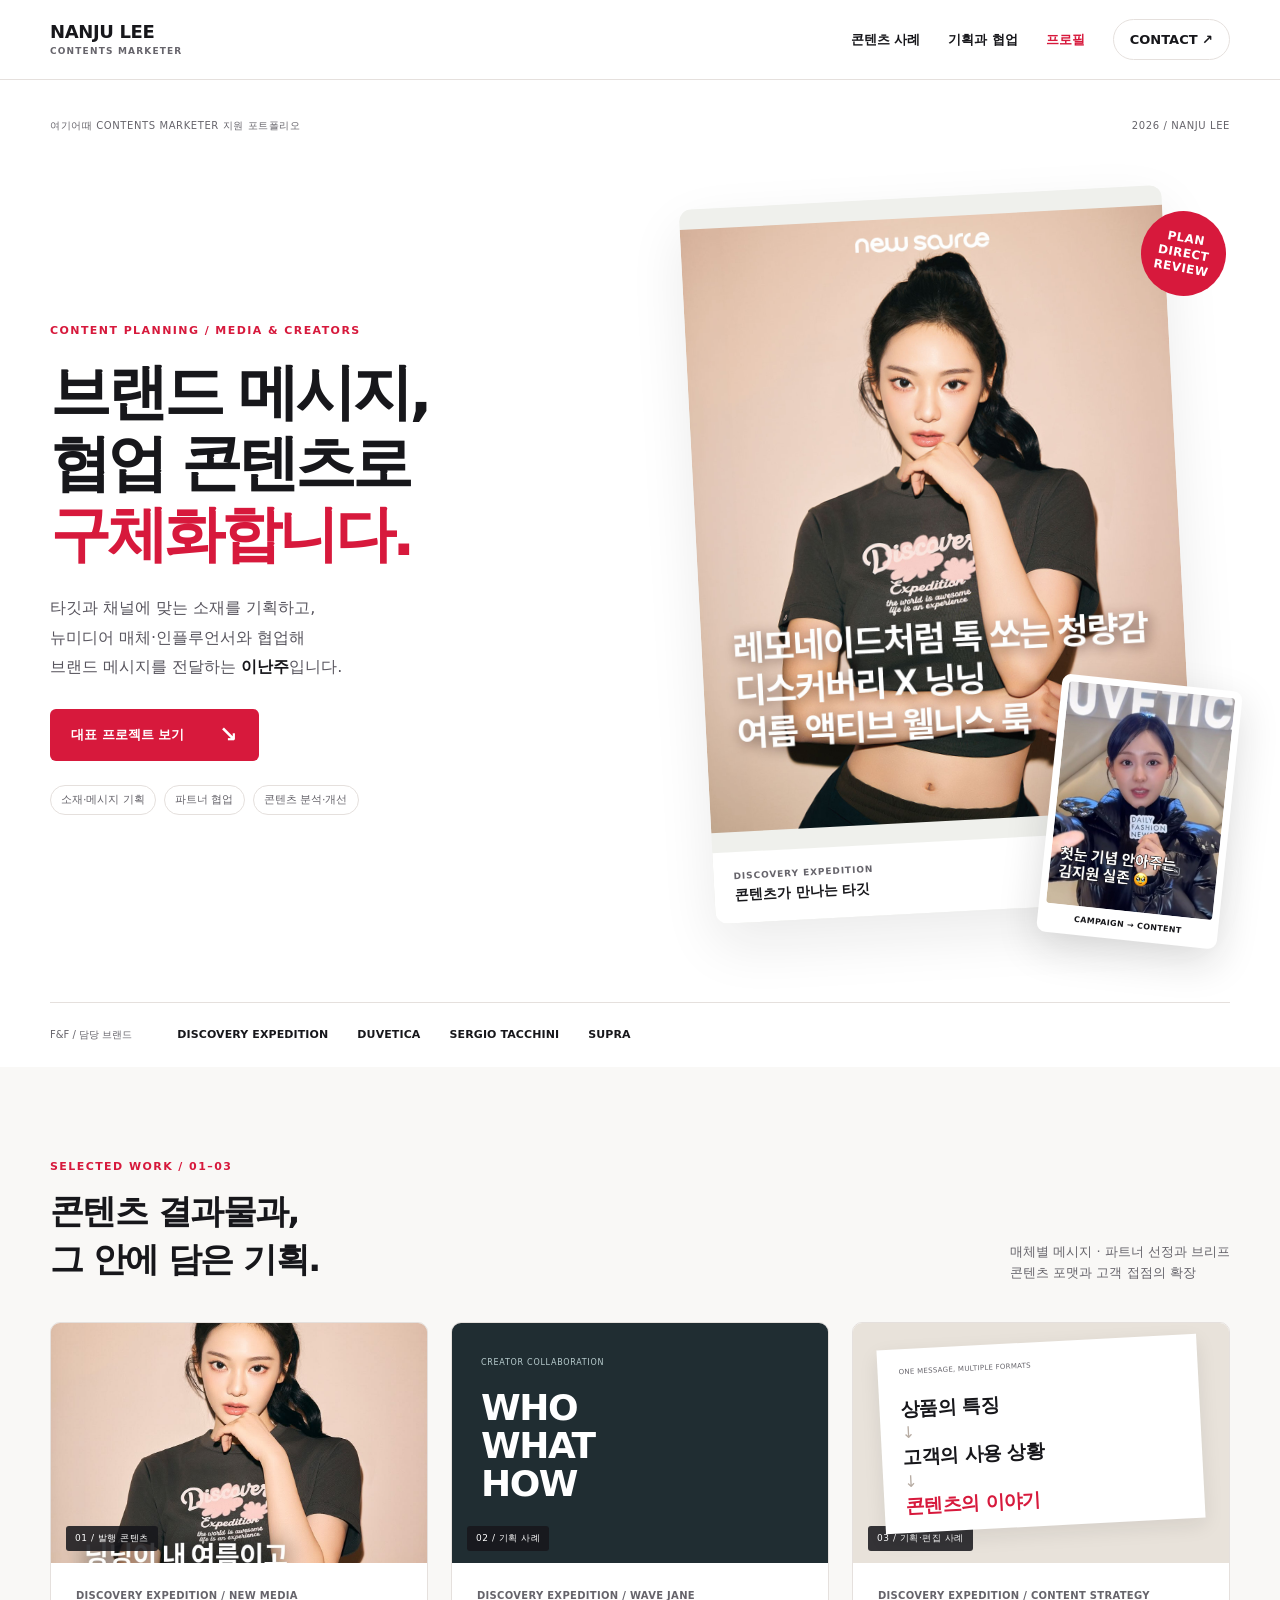
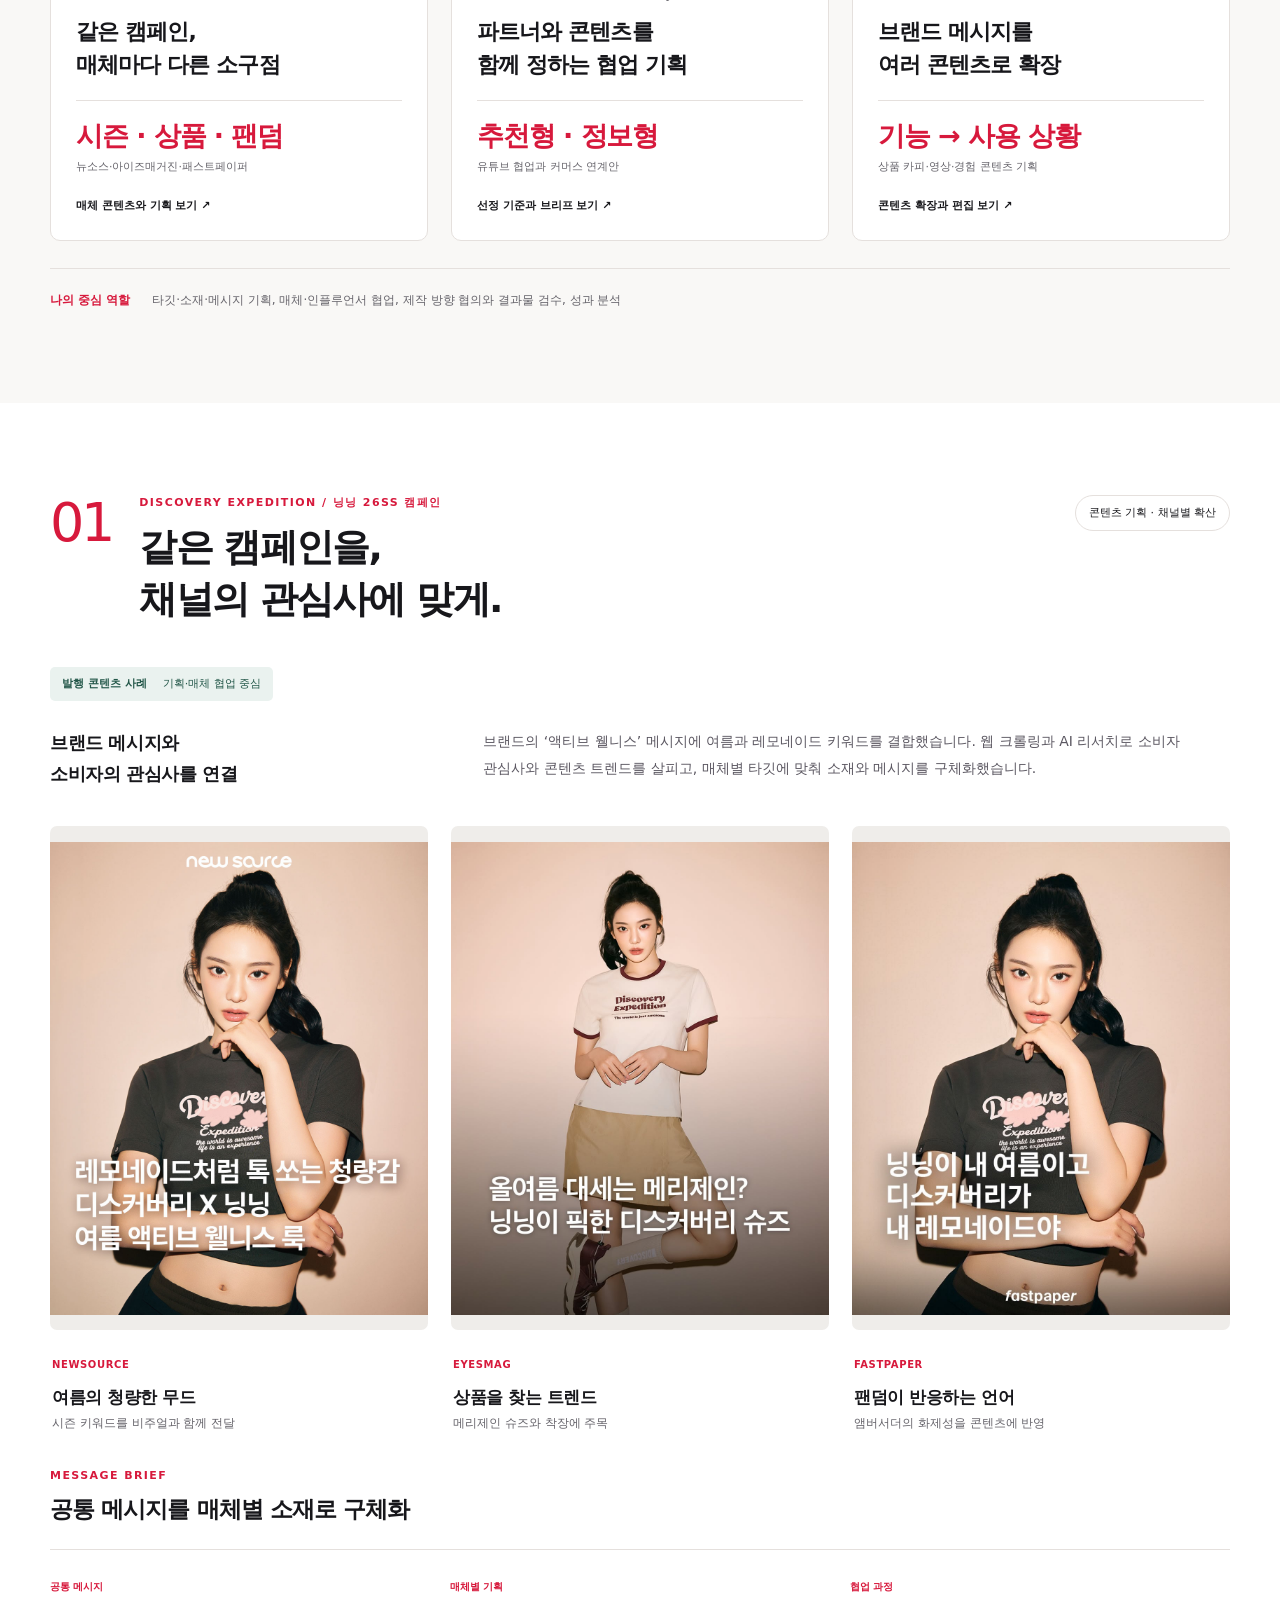
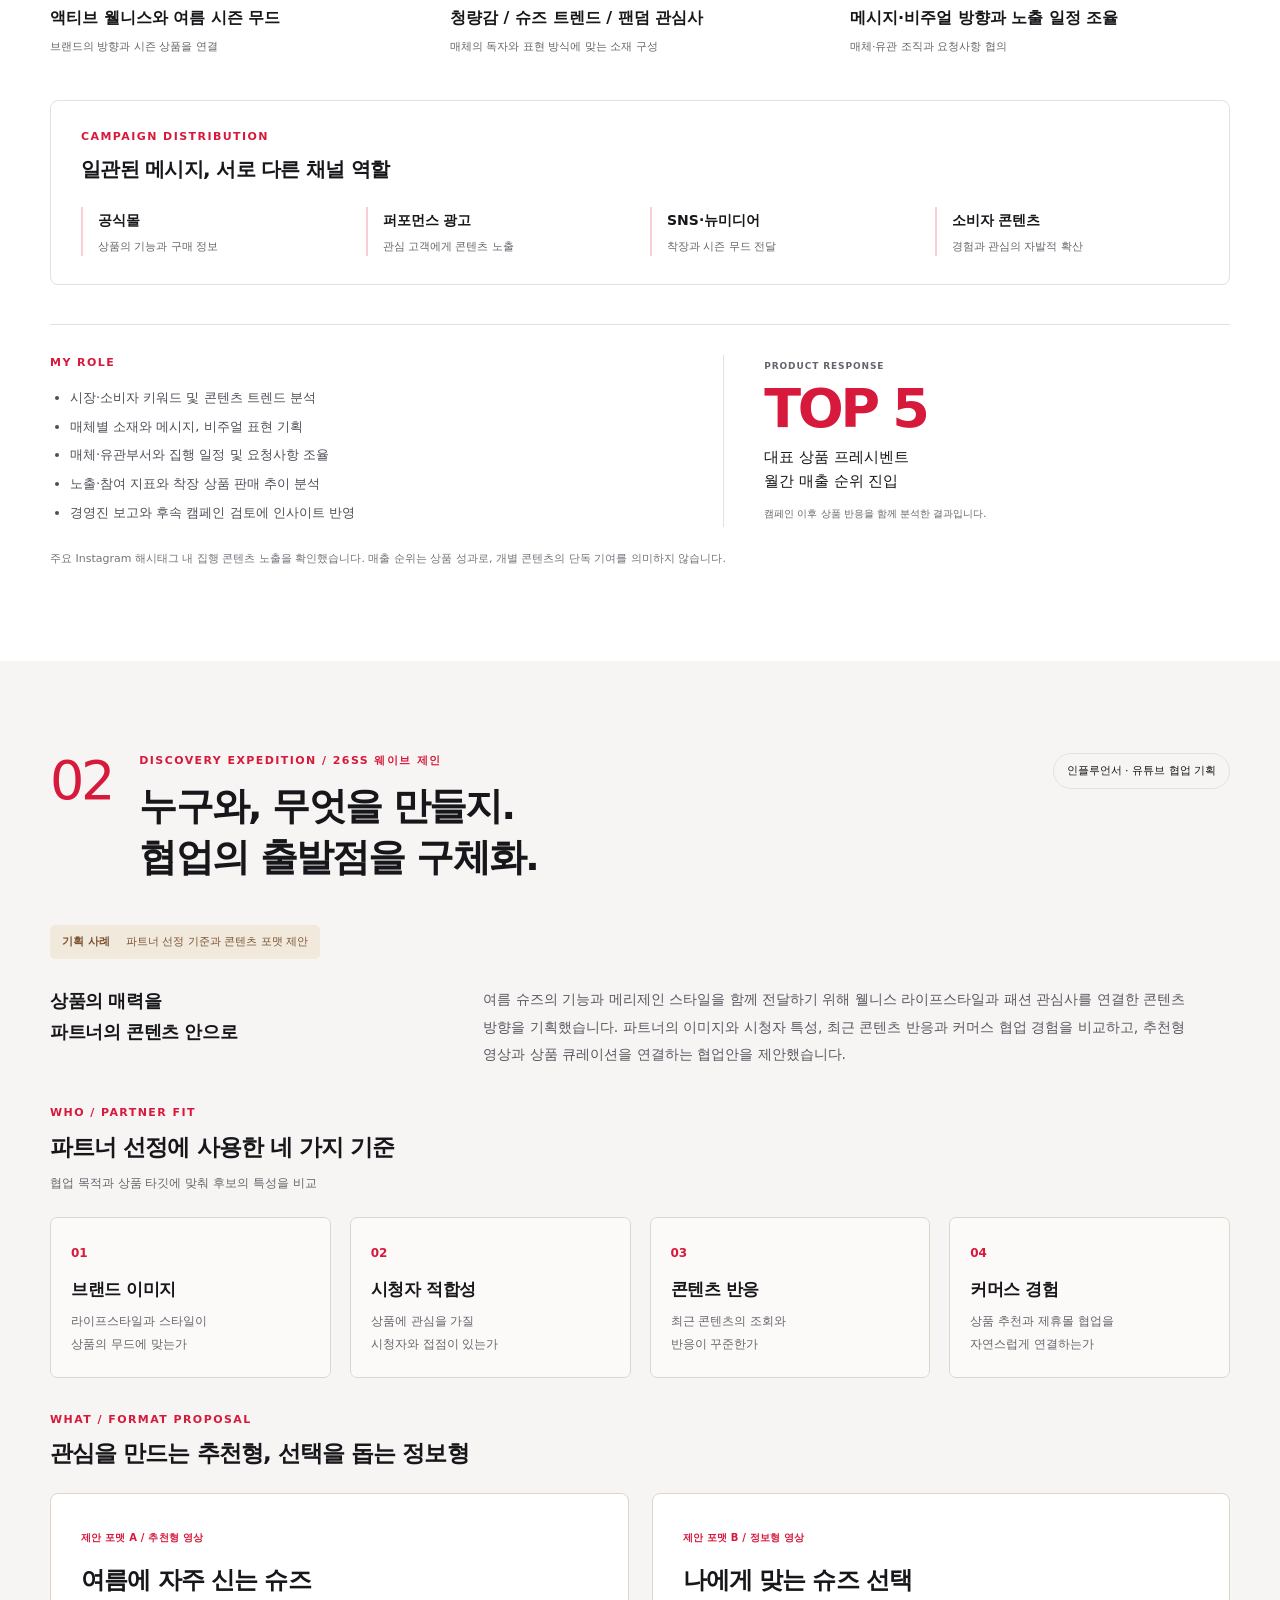
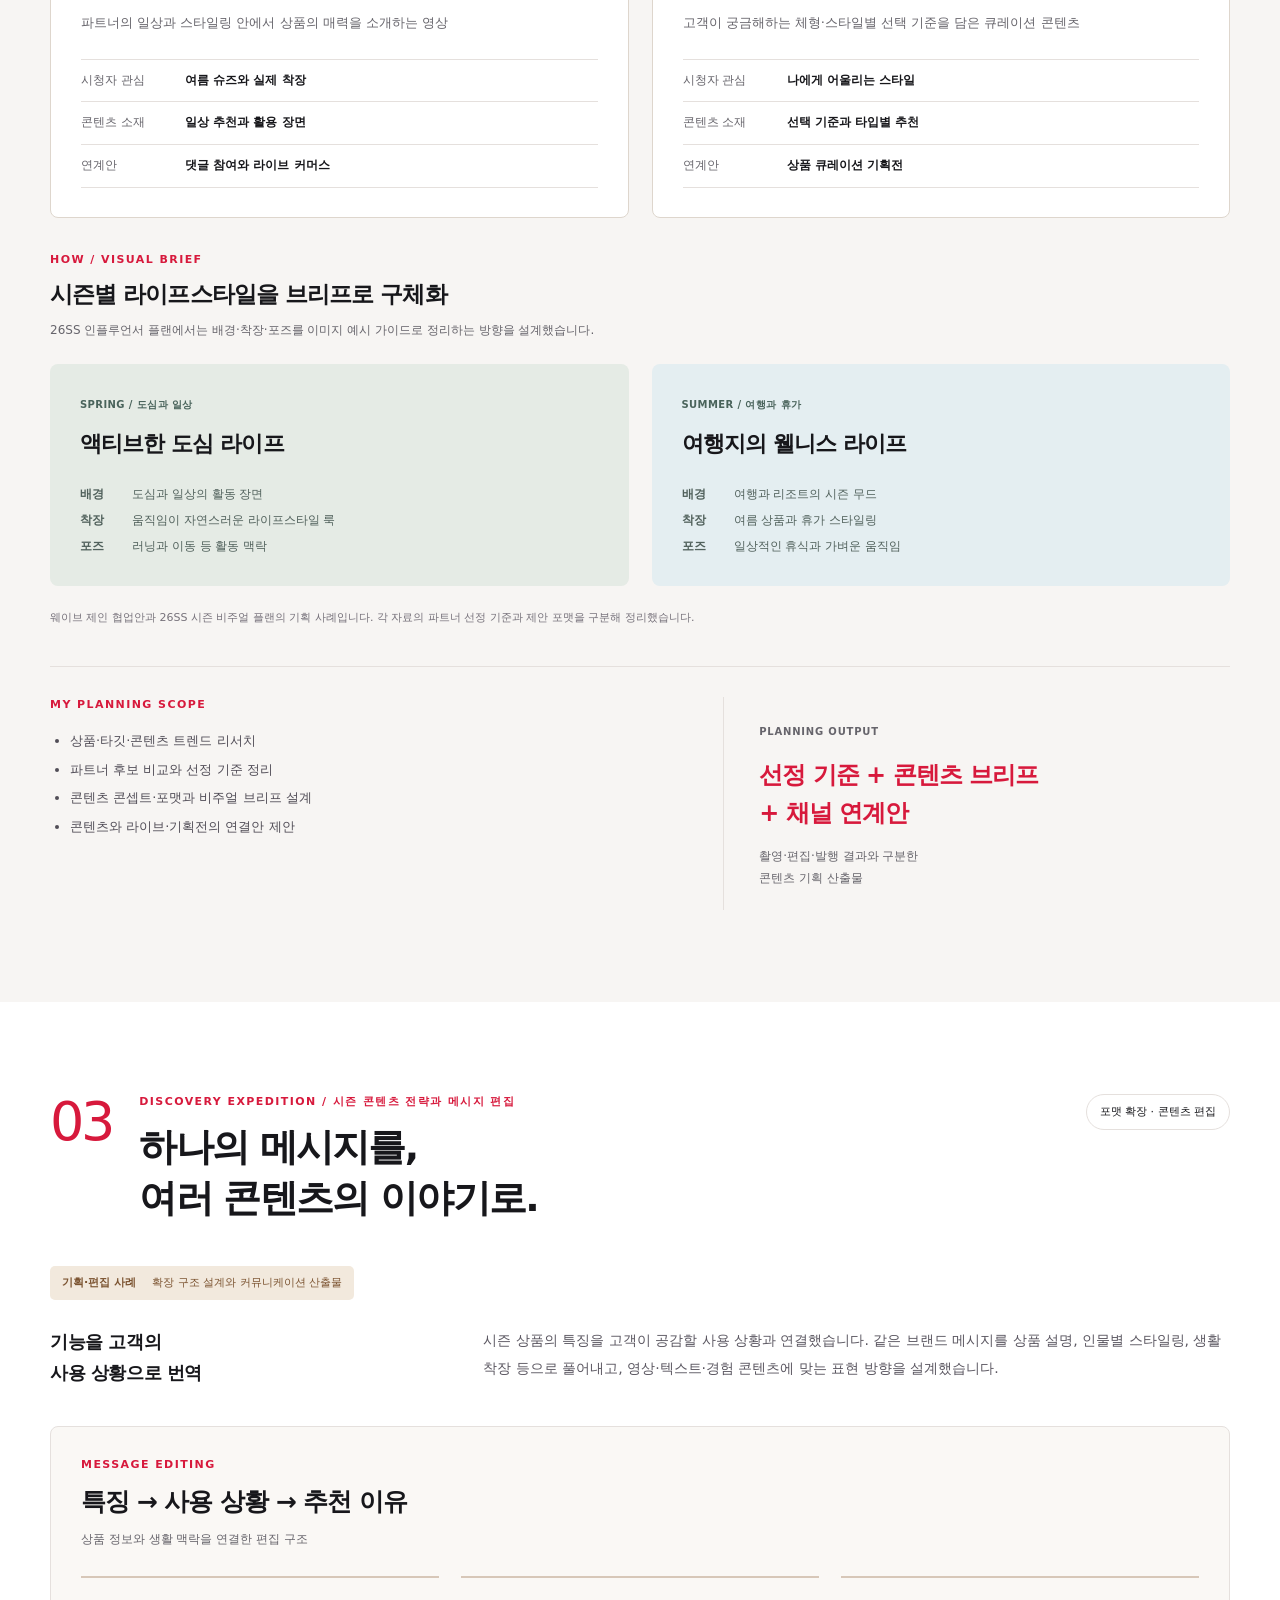
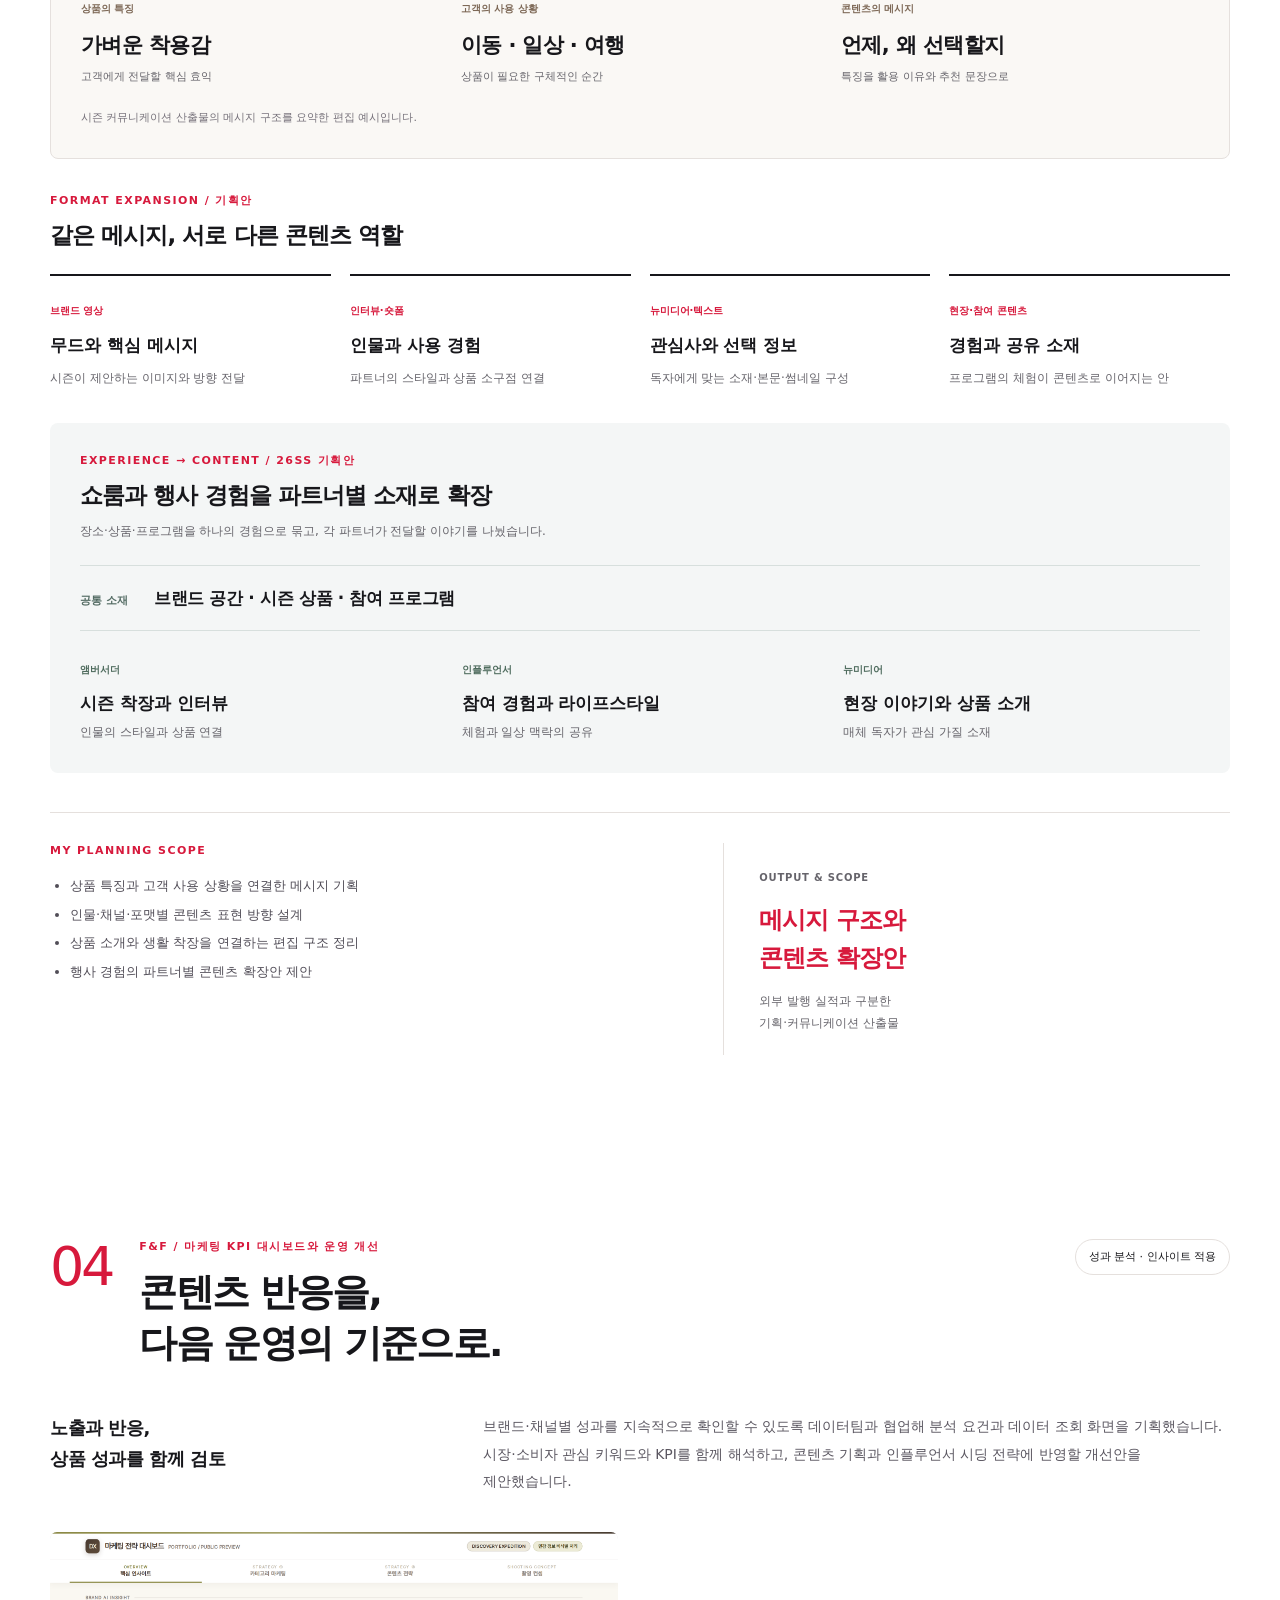
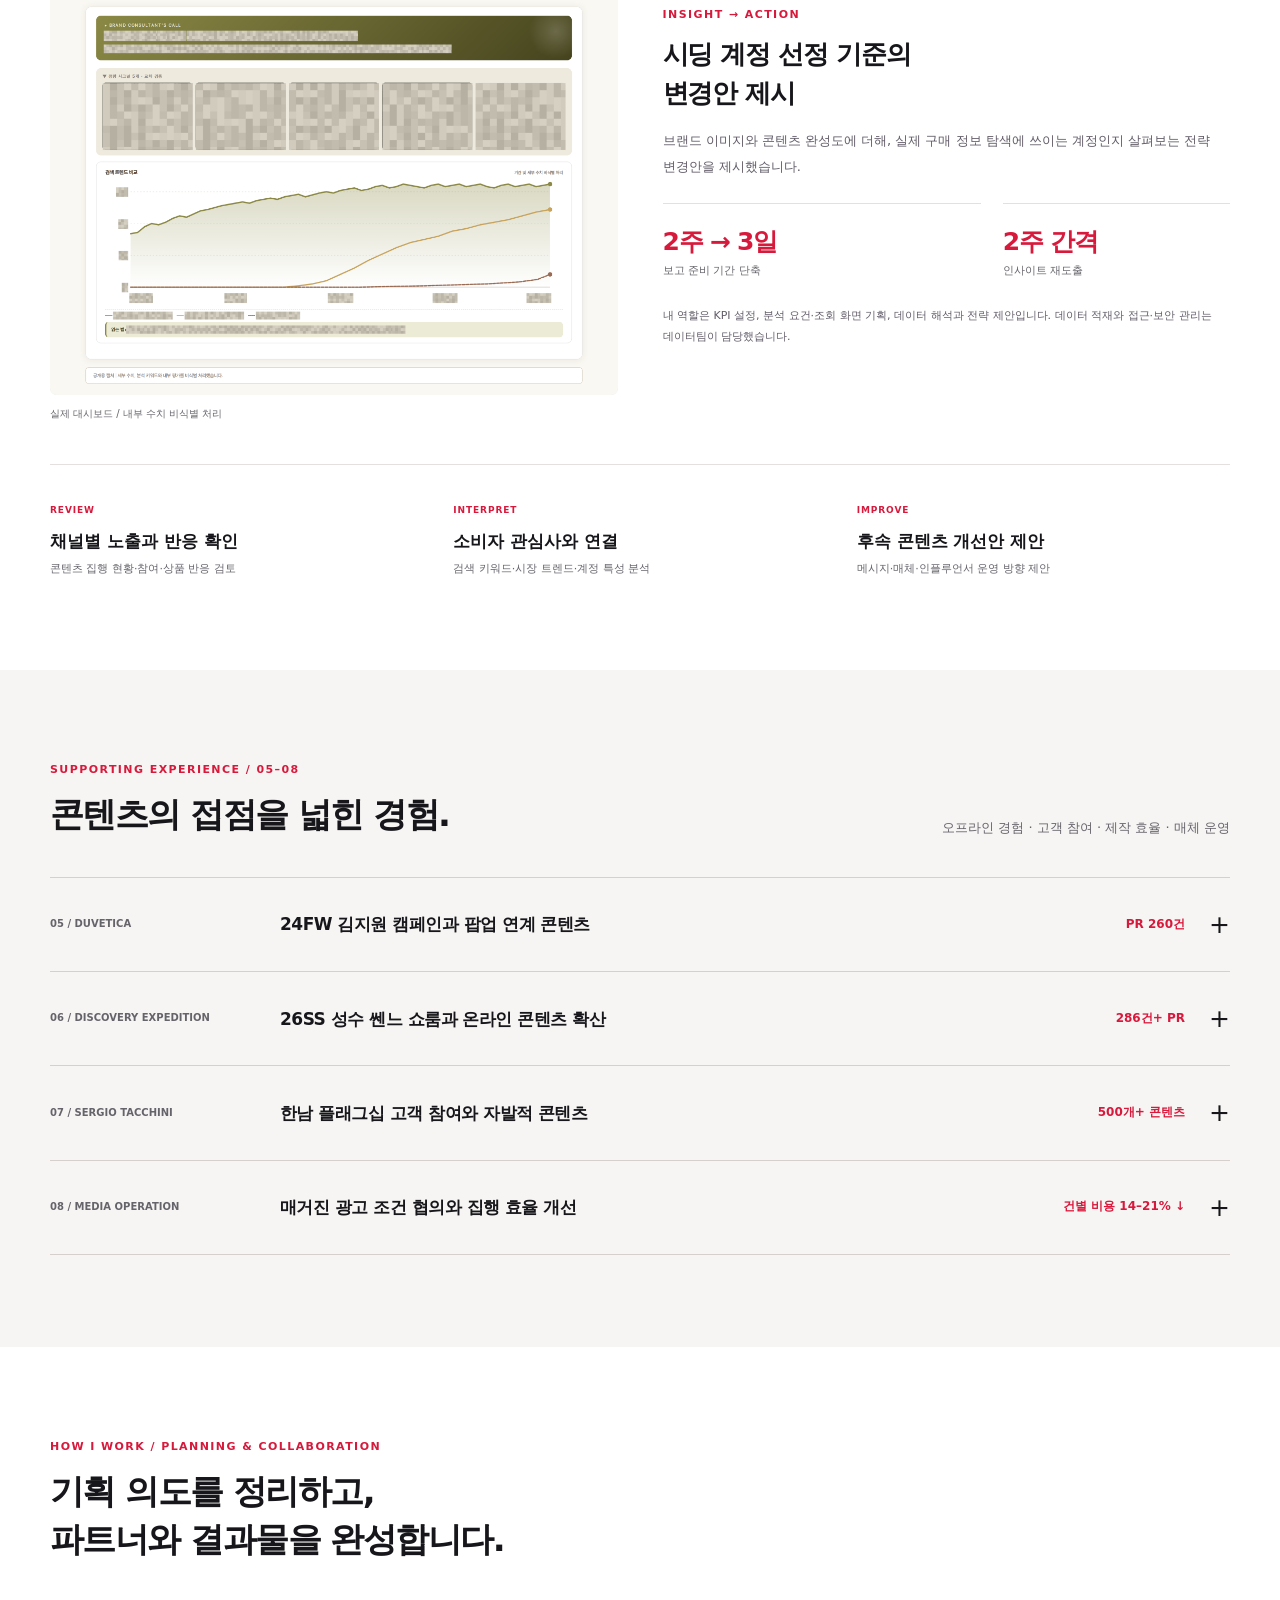
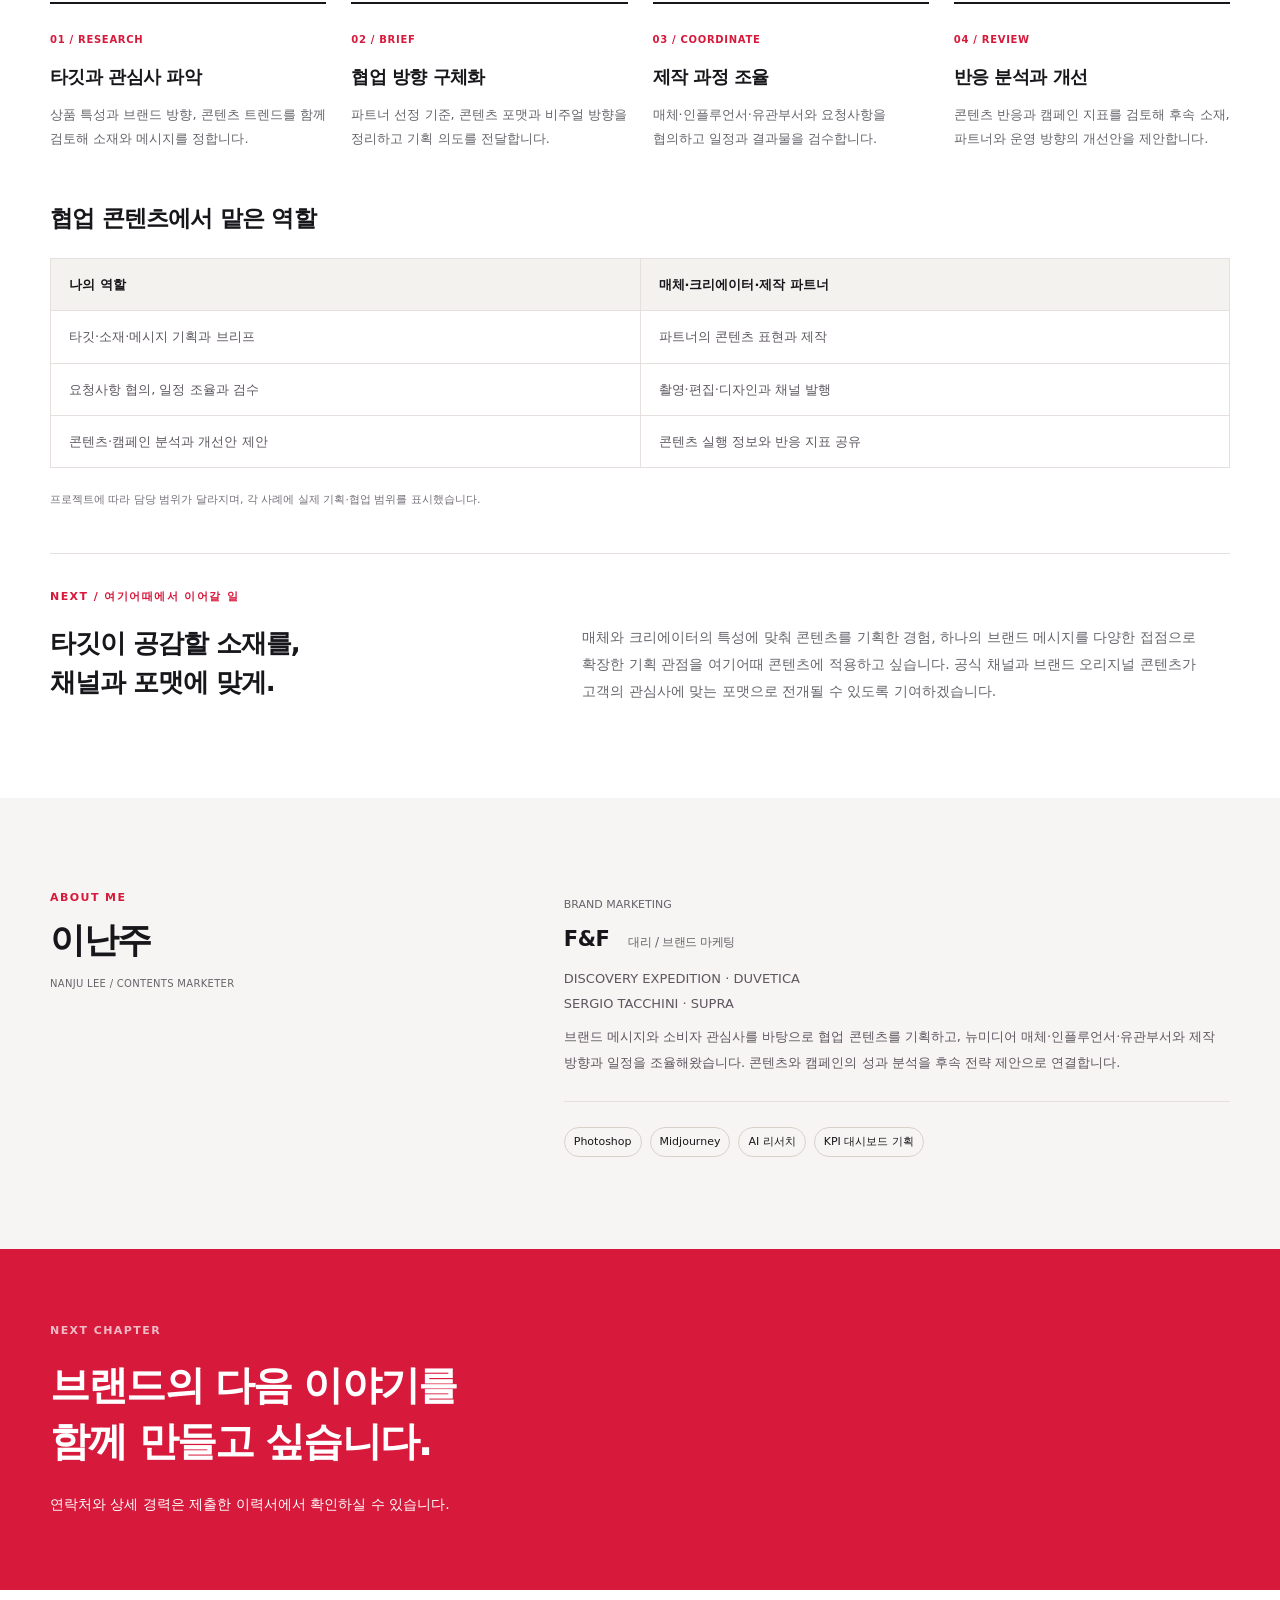
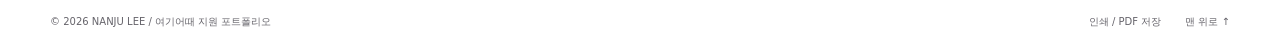
==== commit 8eed5dff: "Keep planning cover caption clear of status badge" ====
--- a/yeogi-contents/index.html
+++ b/yeogi-contents/index.html
@@ -29,7 +29,7 @@
 <section class="section selected" id="work"><div class="container"><div class="section-heading"><div><p class="eyebrow">SELECTED WORK / 01–03</p><h2>콘텐츠 결과물과,<br>그 안에 담은 기획.</h2></div><p>매체별 메시지 · 파트너 선정과 브리프<br>콘텐츠 포맷과 고객 접점의 확장</p></div>
 <div class="selected-grid">
 <a class="selected-card" href="#ningning"><div class="card-image"><img src="assets/ningning-fastpaper.jpg" alt="패스트페이퍼의 디스커버리 닝닝 캠페인 콘텐츠" width="1440" height="1800" loading="lazy"><span>01 / 발행 콘텐츠</span></div><div class="card-copy"><p>DISCOVERY EXPEDITION / NEW MEDIA</p><h3>같은 캠페인,<br>매체마다 다른 소구점</h3><div class="card-result"><strong>시즌 · 상품 · 팬덤</strong><span>뉴소스·아이즈매거진·패스트페이퍼</span></div><b class="read-more">매체 콘텐츠와 기획 보기 ↗</b></div></a>
-<a class="selected-card" href="#creators"><div class="card-image planning-cover"><span>02 / 기획 사례</span><div class="cover-outline"><small>CREATOR COLLABORATION</small><b>WHO<br>WHAT<br>HOW</b><div>파트너 선정 / 콘텐츠 소재 / 고객 행동</div></div></div><div class="card-copy"><p>DISCOVERY EXPEDITION / WAVE JANE</p><h3>파트너와 콘텐츠를<br>함께 정하는 협업 기획</h3><div class="card-result"><strong>추천형 · 정보형</strong><span>유튜브 협업과 커머스 연계안</span></div><b class="read-more">선정 기준과 브리프 보기 ↗</b></div></a>
+<a class="selected-card" href="#creators"><div class="card-image planning-cover"><span>02 / 기획 사례</span><div class="cover-outline"><small>CREATOR COLLABORATION</small><b>WHO<br>WHAT<br>HOW</b></div></div><div class="card-copy"><p>DISCOVERY EXPEDITION / WAVE JANE</p><h3>파트너와 콘텐츠를<br>함께 정하는 협업 기획</h3><div class="card-result"><strong>추천형 · 정보형</strong><span>유튜브 협업과 커머스 연계안</span></div><b class="read-more">선정 기준과 브리프 보기 ↗</b></div></a>
 <a class="selected-card" href="#content-expansion"><div class="card-image editorial-cover"><span>03 / 기획·편집 사례</span><div class="cover-paper"><small>ONE MESSAGE, MULTIPLE FORMATS</small><b>상품의 특징</b><i aria-hidden="true">↓</i><b>고객의 사용 상황</b><i aria-hidden="true">↓</i><b class="red-text">콘텐츠의 이야기</b></div></div><div class="card-copy"><p>DISCOVERY EXPEDITION / CONTENT STRATEGY</p><h3>브랜드 메시지를<br>여러 콘텐츠로 확장</h3><div class="card-result"><strong>기능 → 사용 상황</strong><span>상품 카피·영상·경험 콘텐츠 기획</span></div><b class="read-more">콘텐츠 확장과 편집 보기 ↗</b></div></a>
 </div><div class="scope-line"><span>나의 중심 역할</span><p>타깃·소재·메시지 기획, 매체·인플루언서 협업, 제작 방향 협의와 결과물 검수, 성과 분석</p></div></div></section>
 <section class="case section" id="ningning"><div class="container">
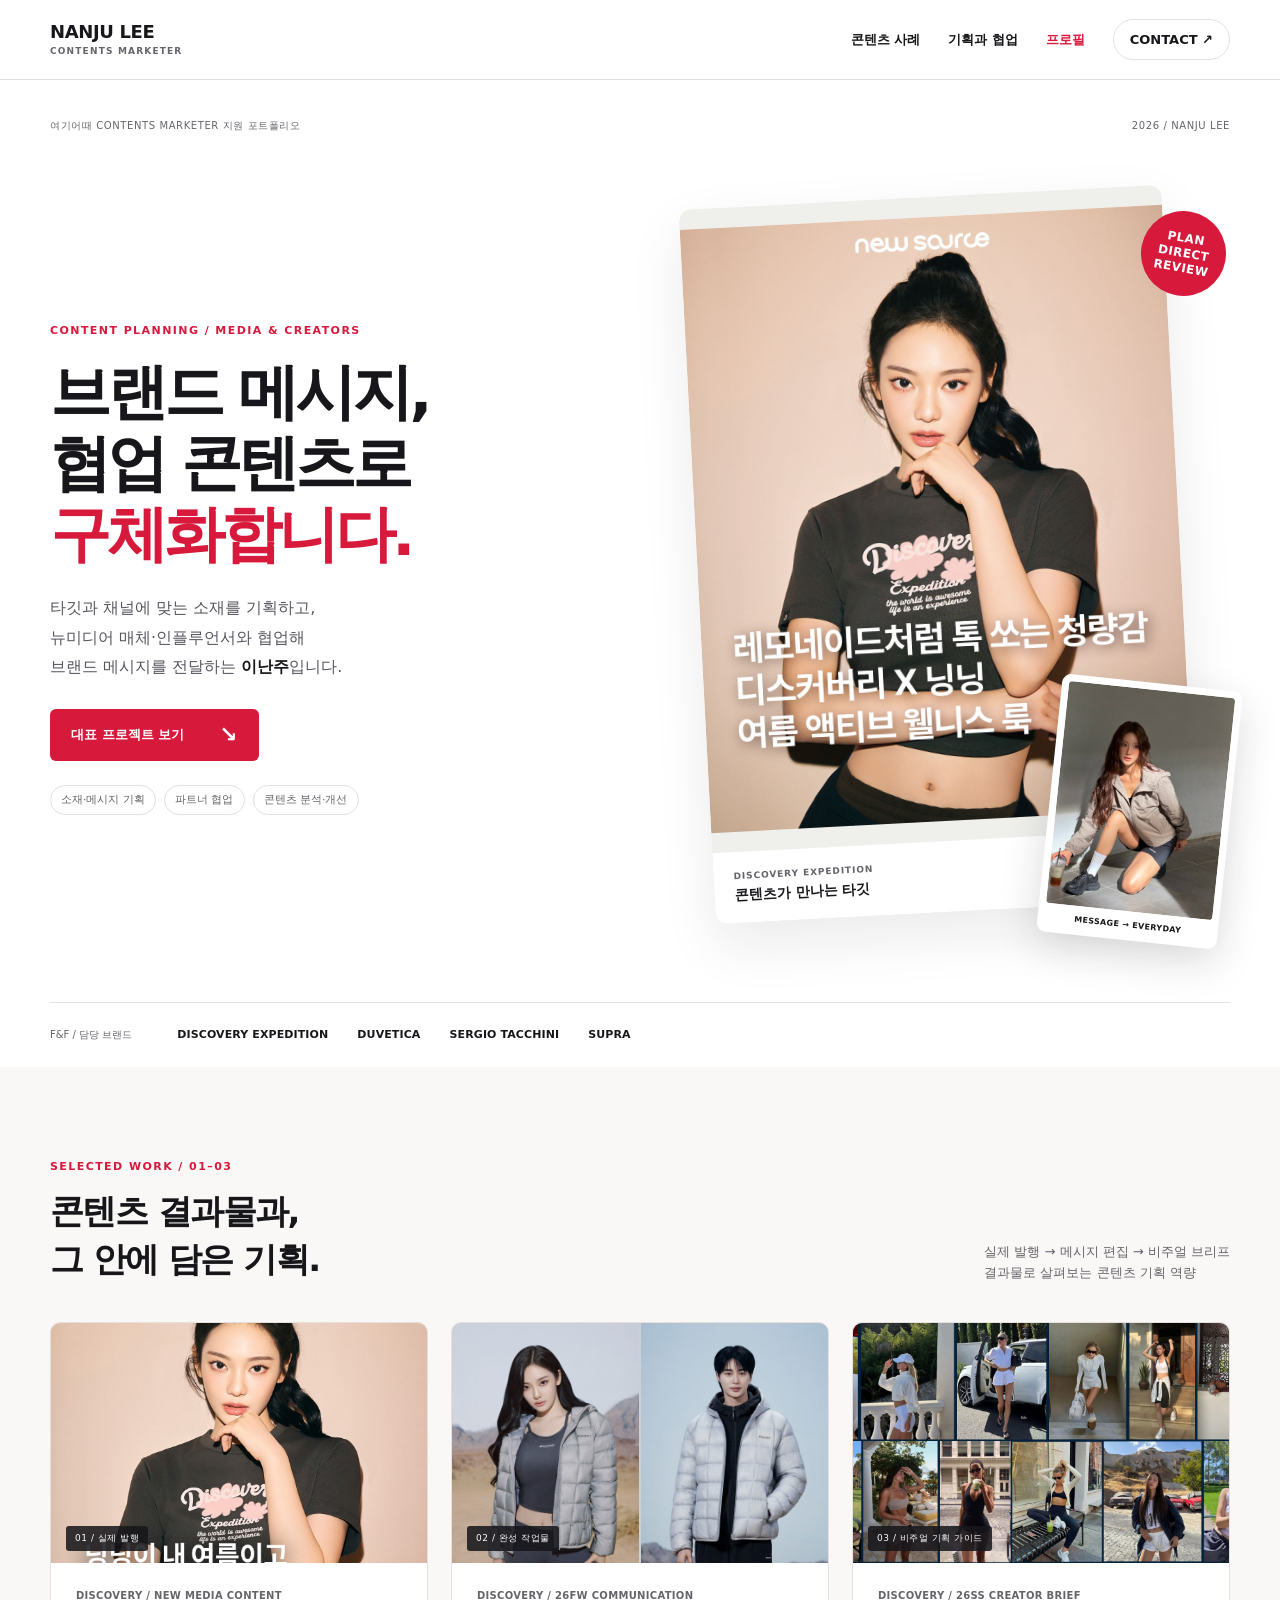
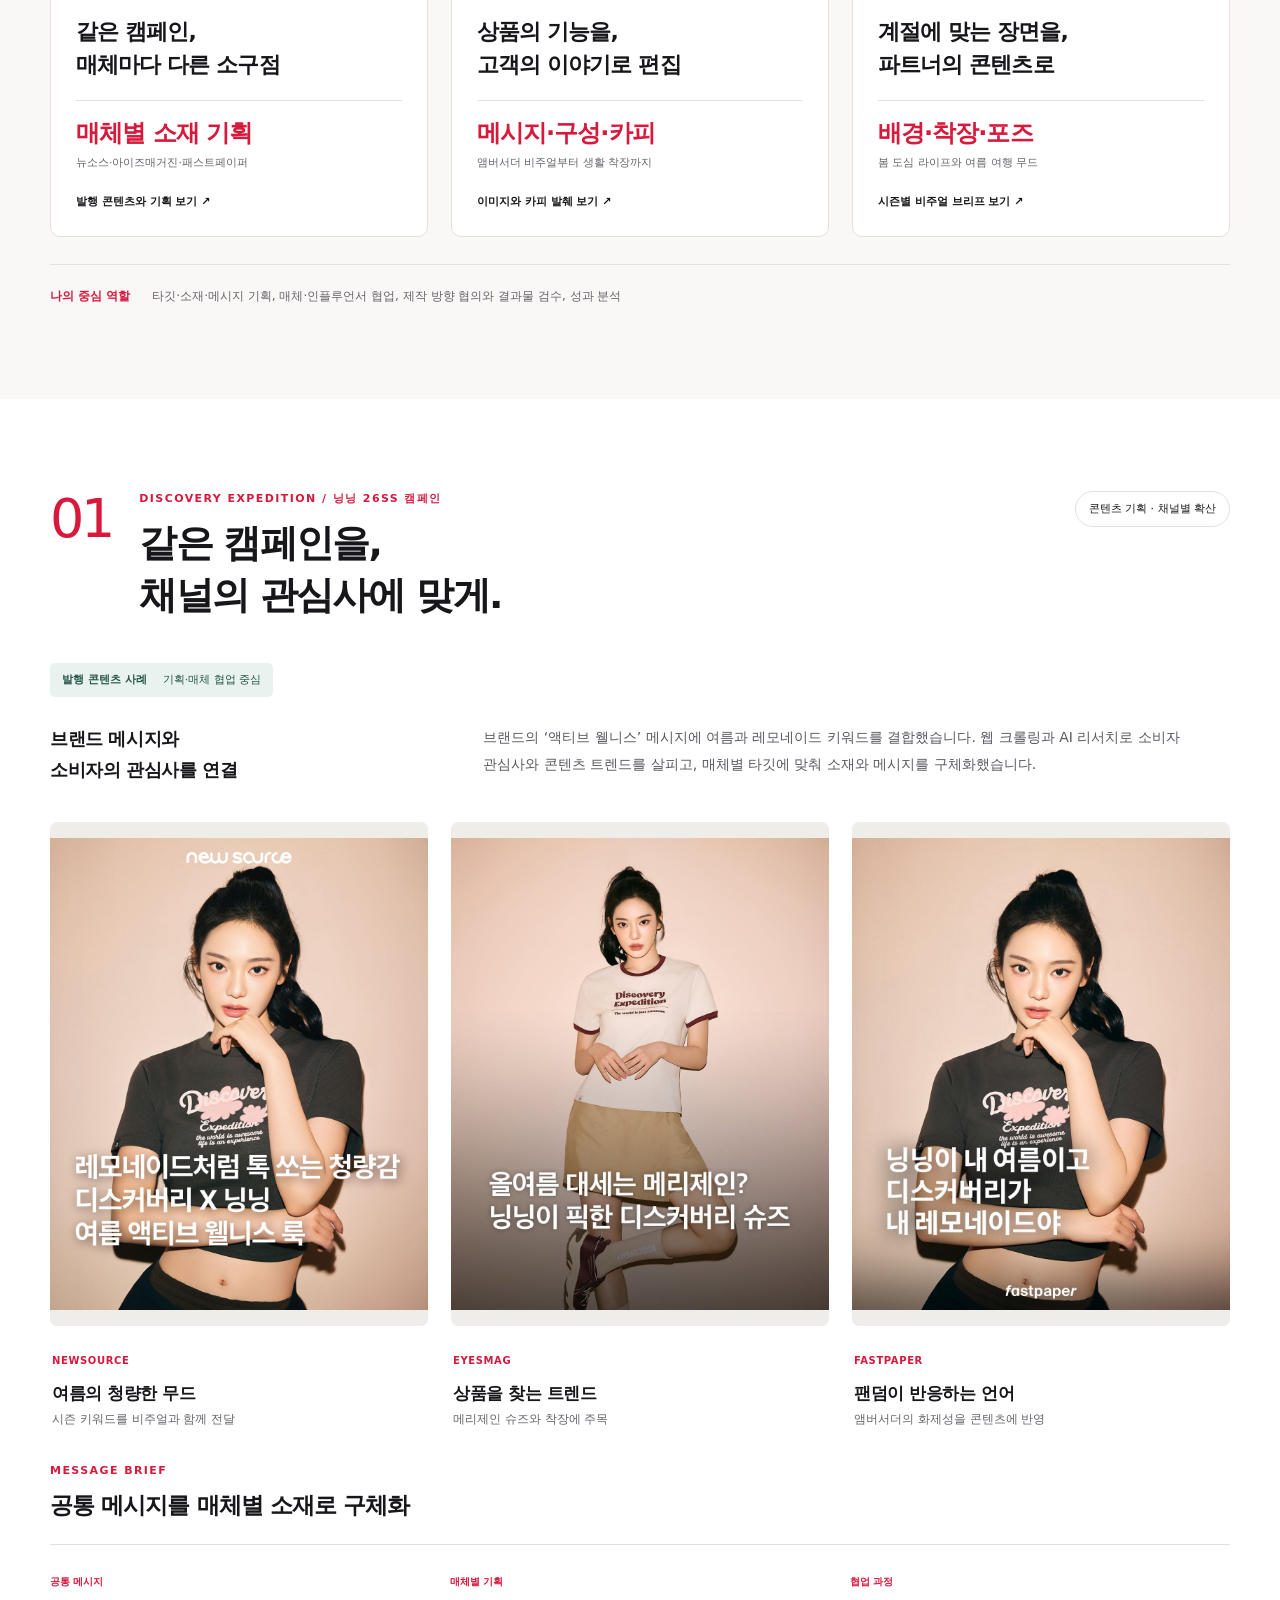
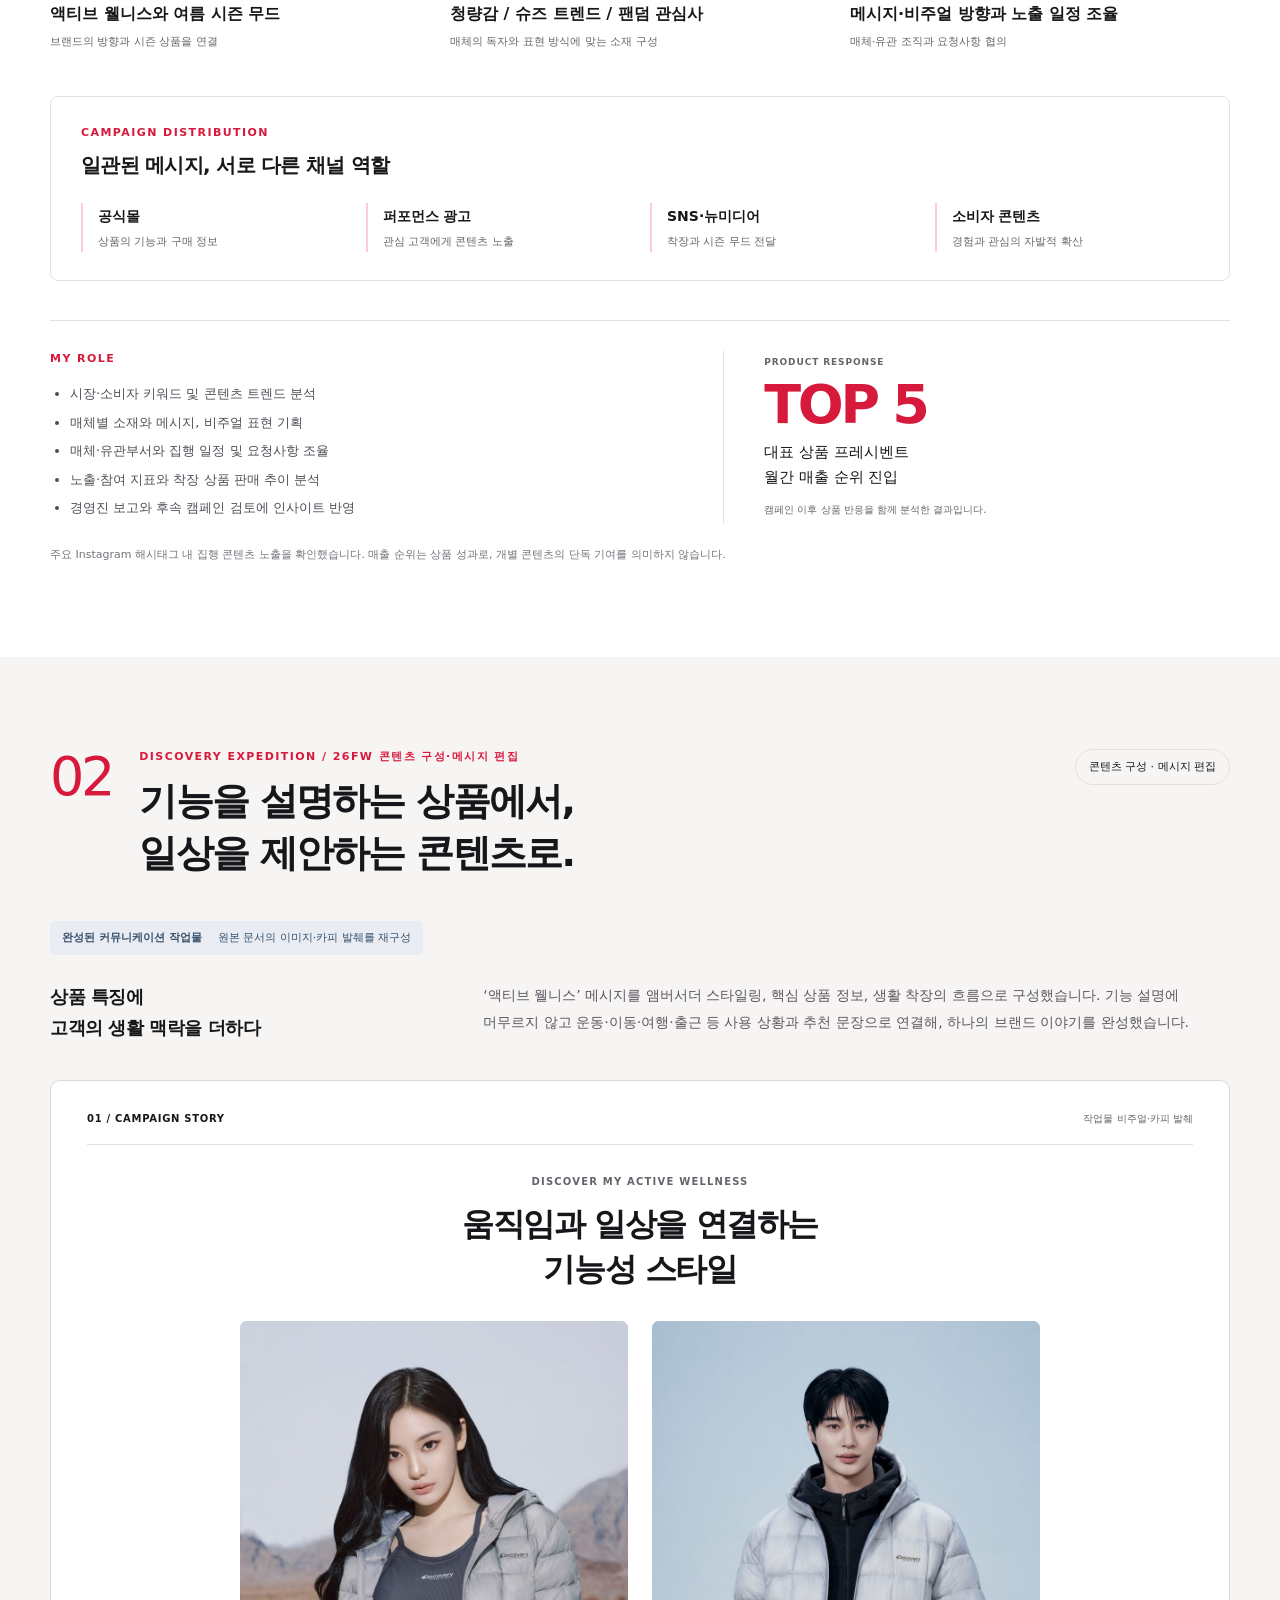
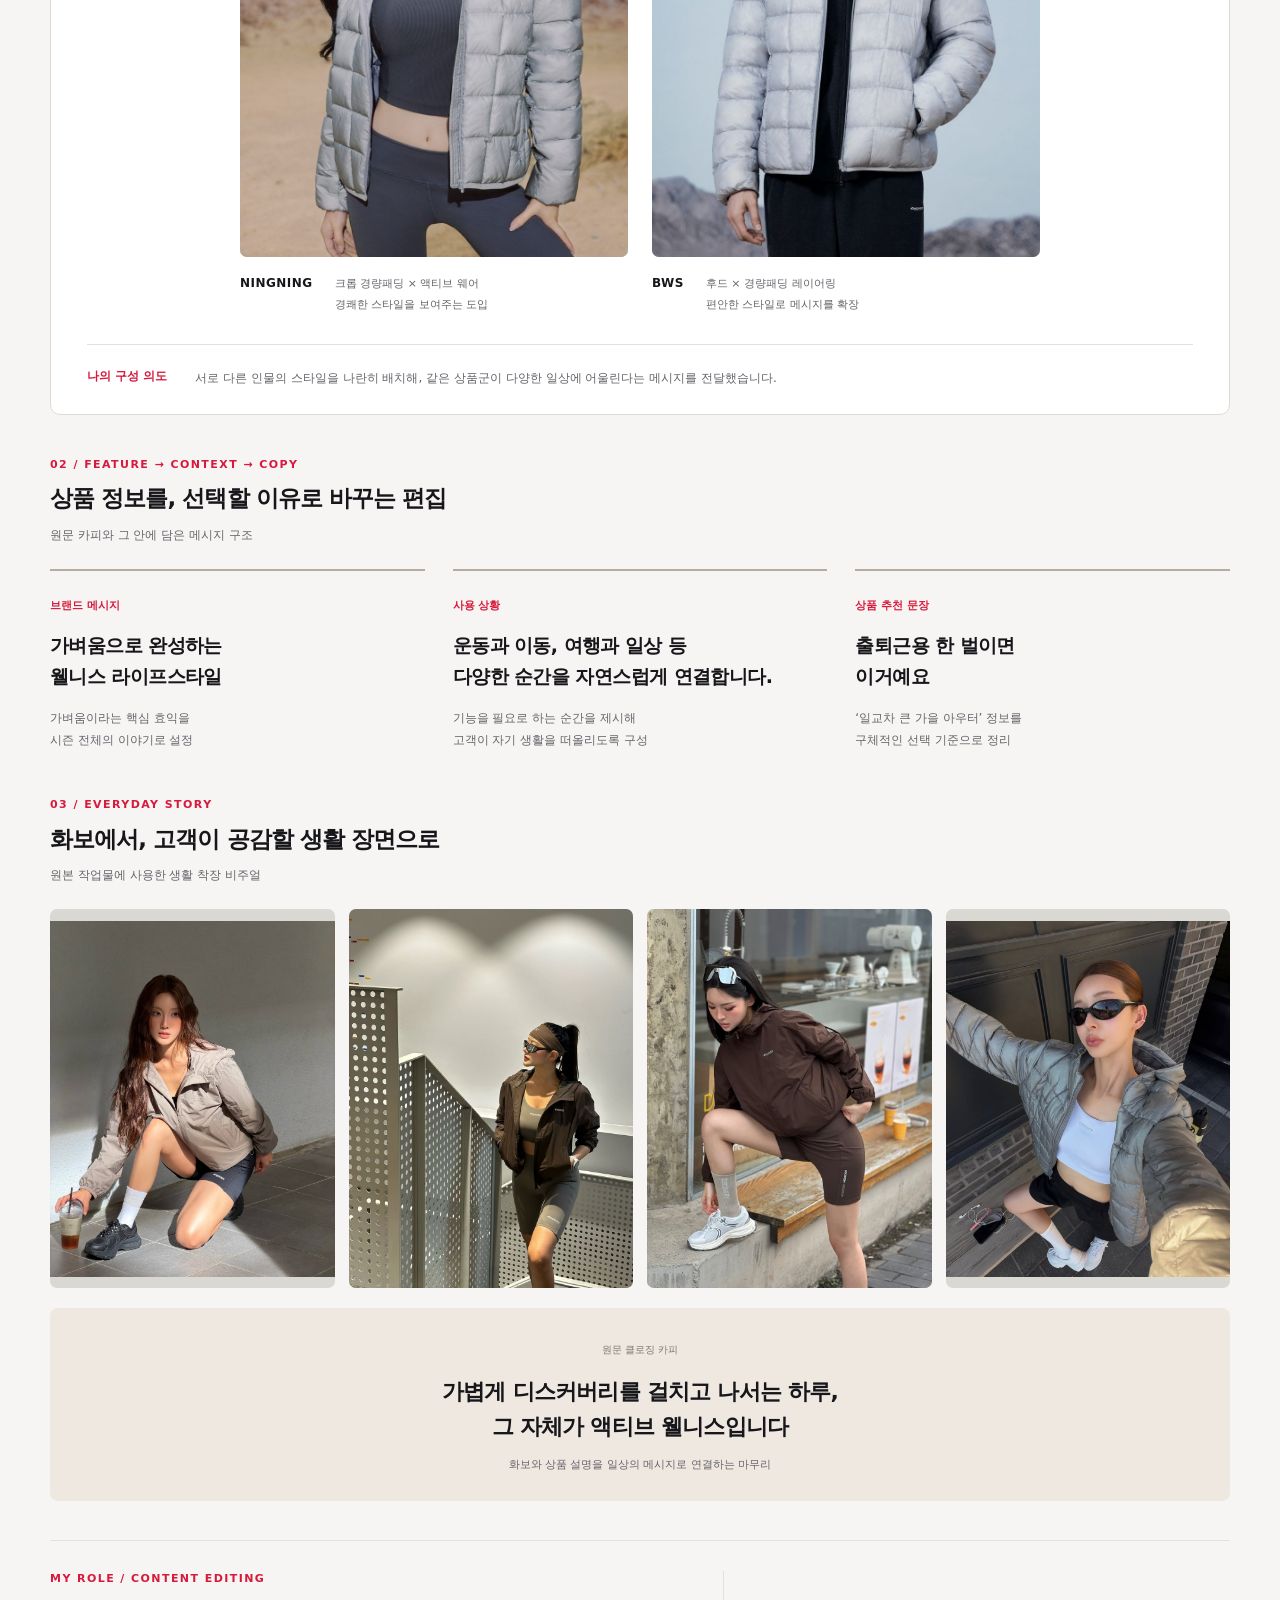
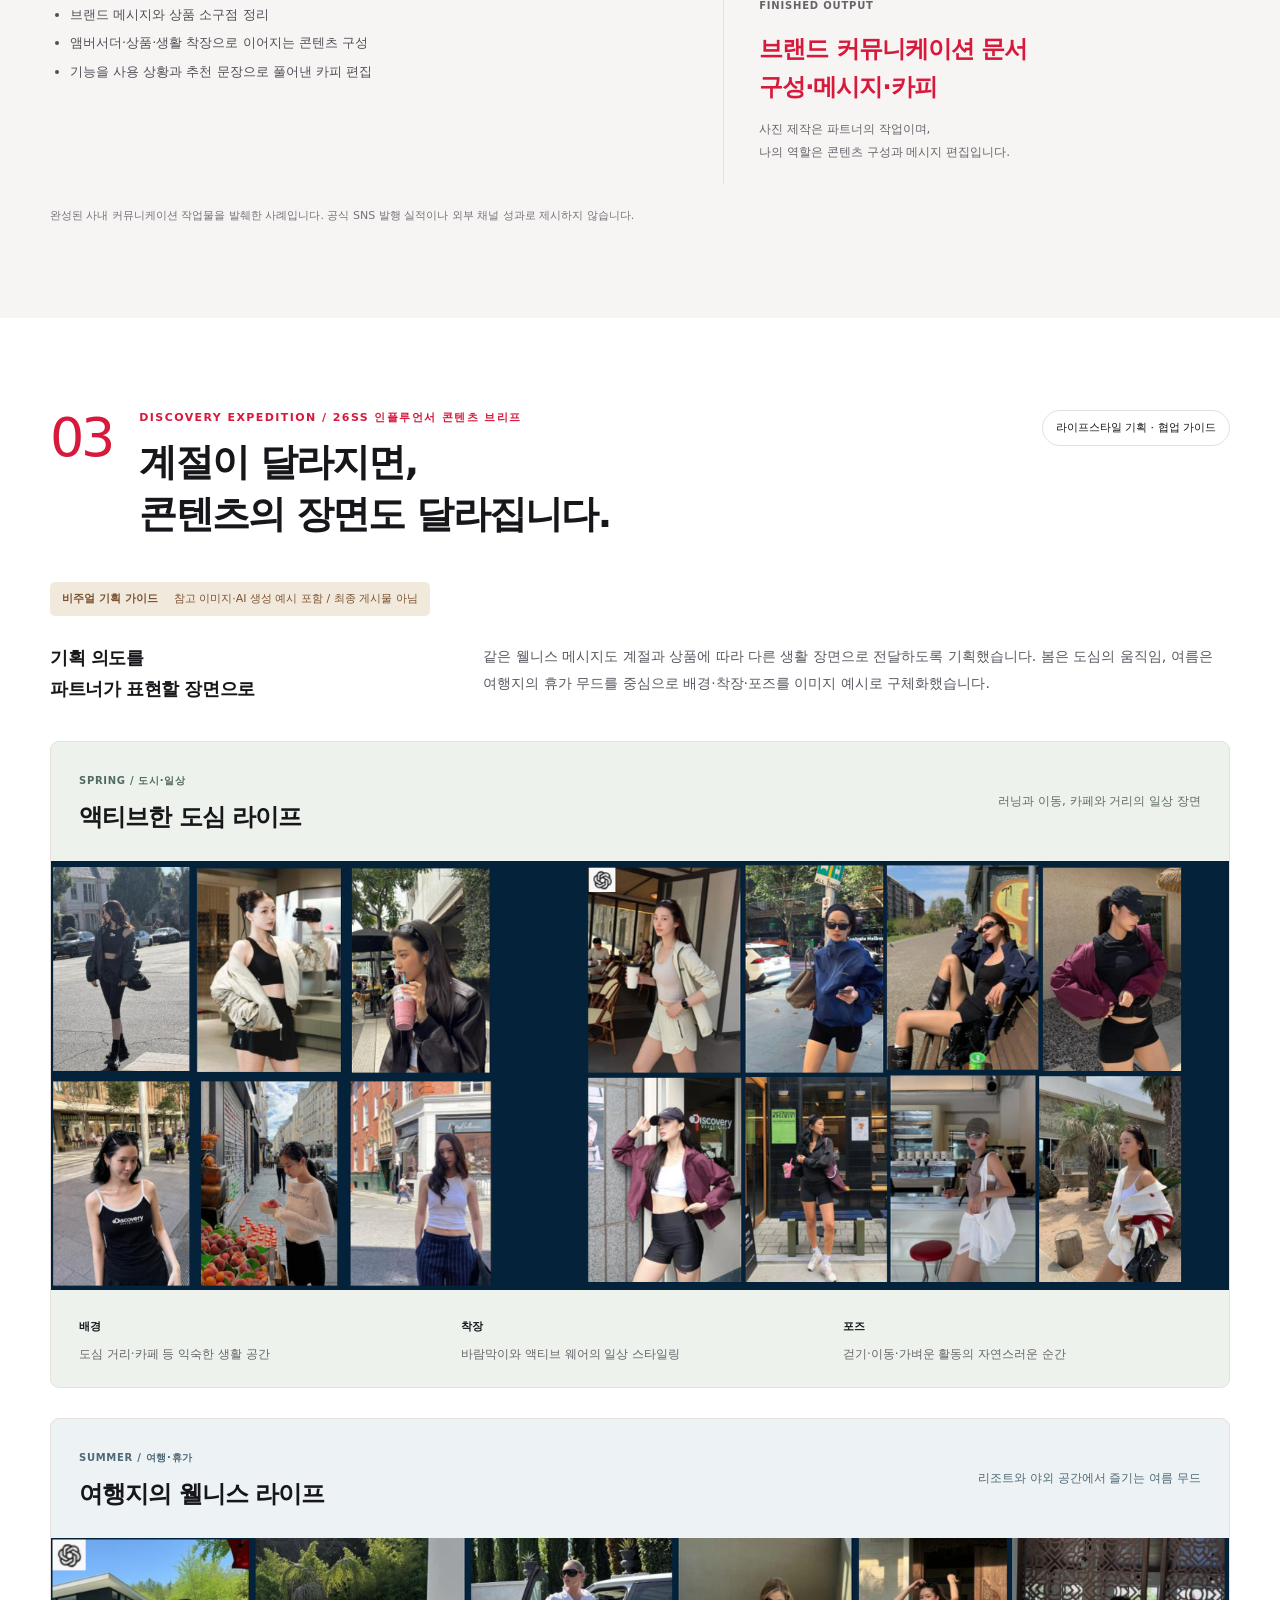
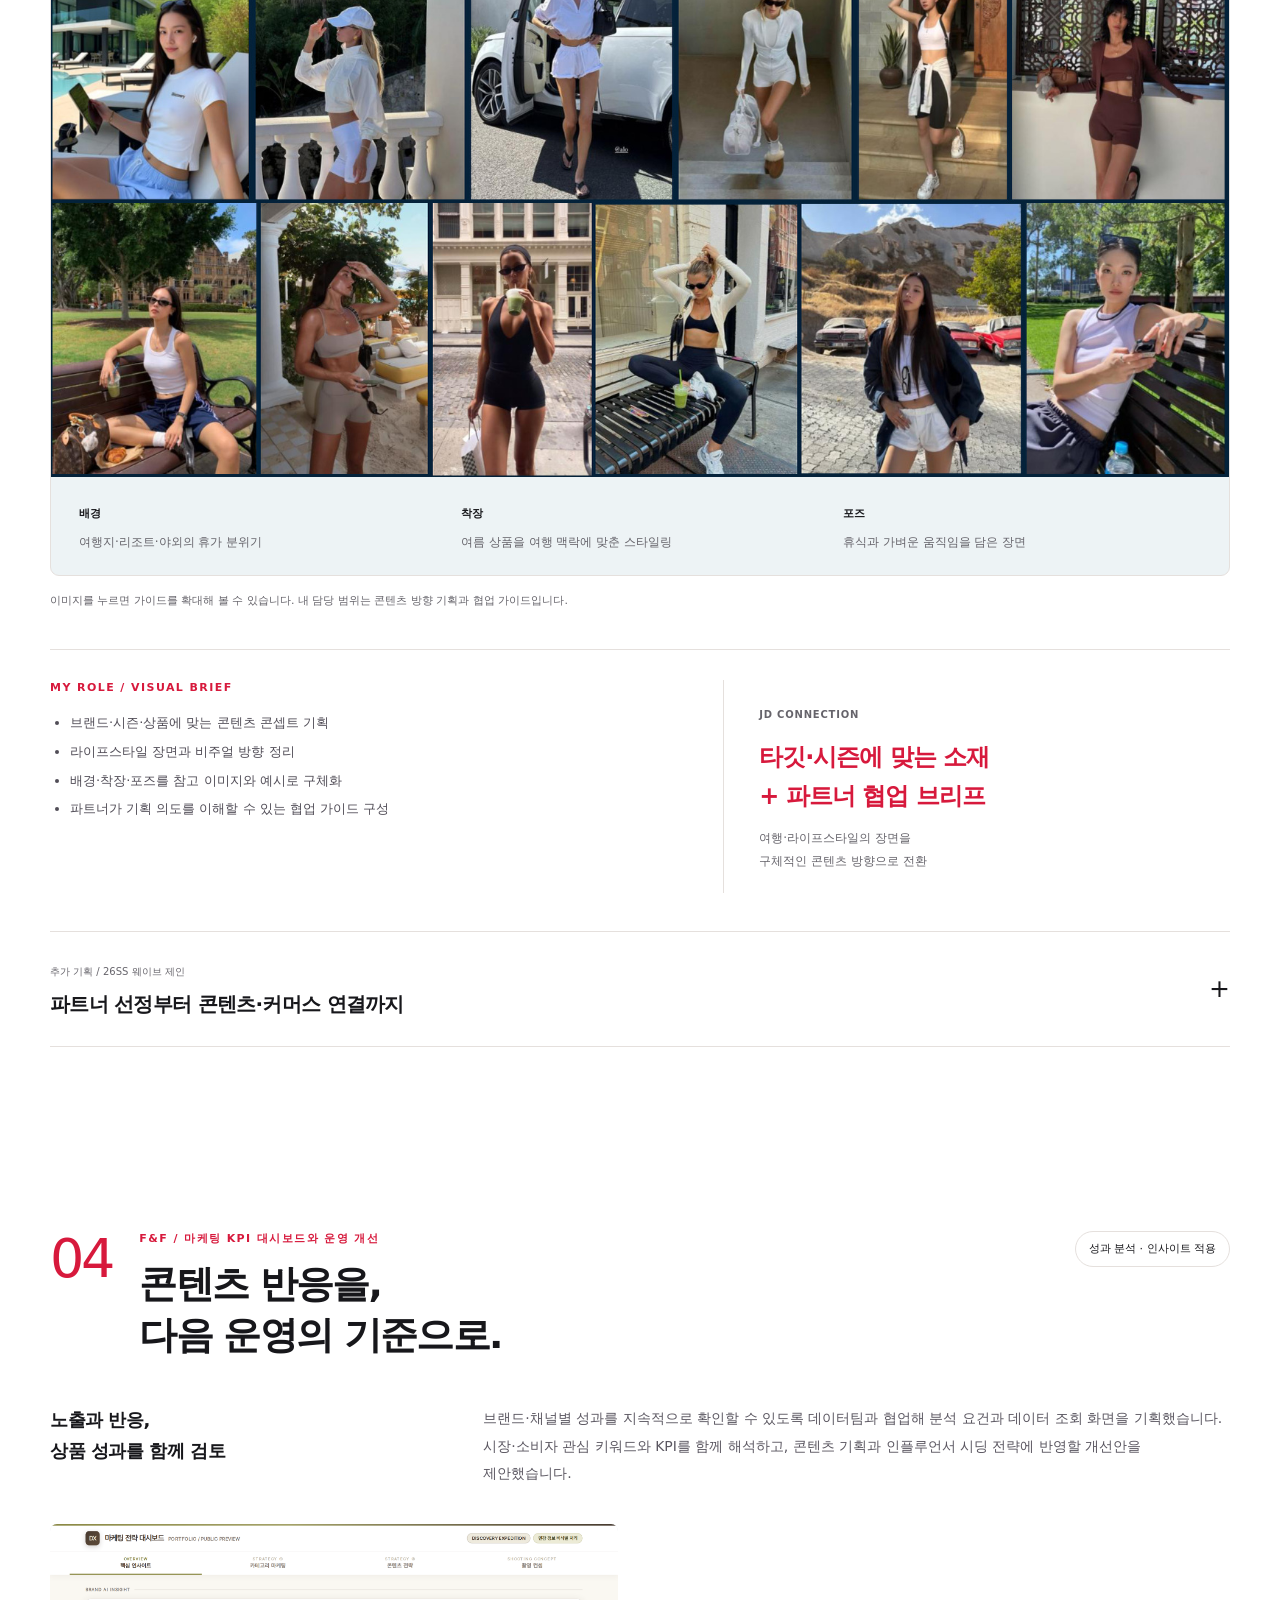
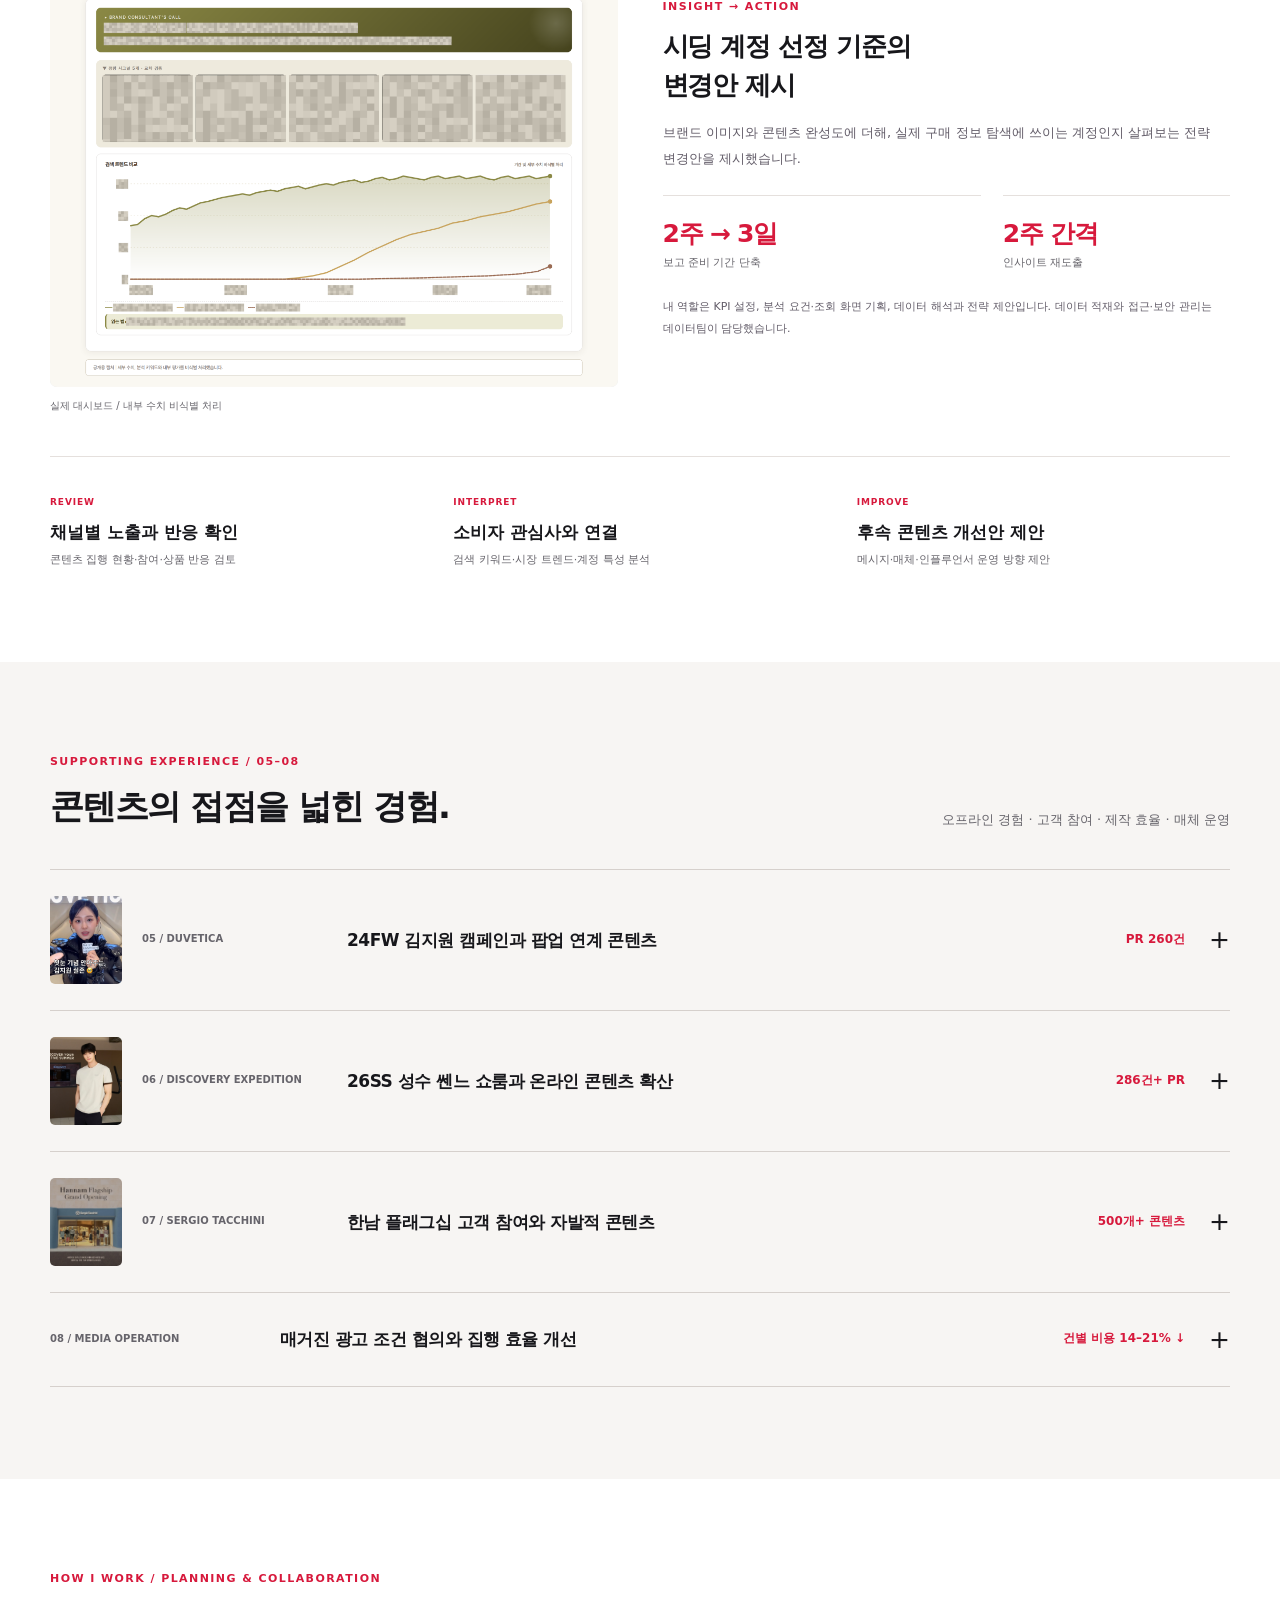
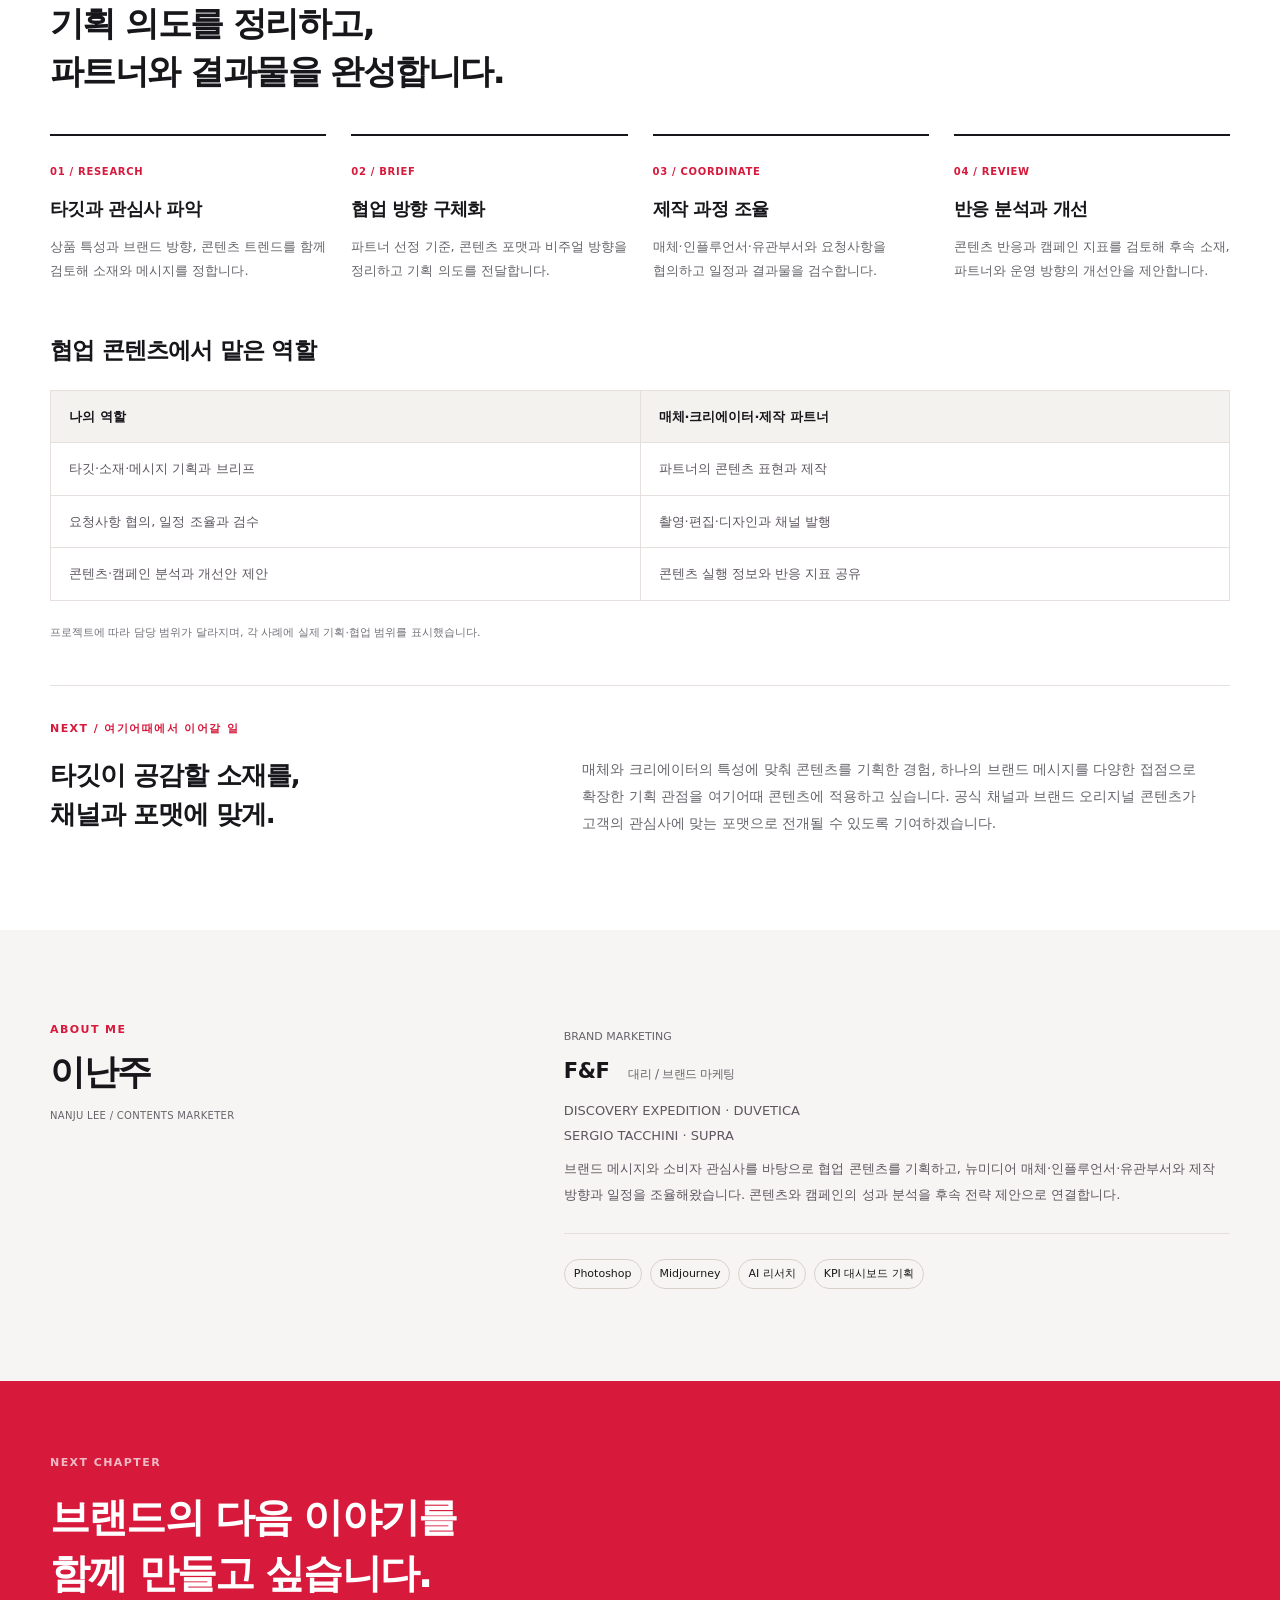
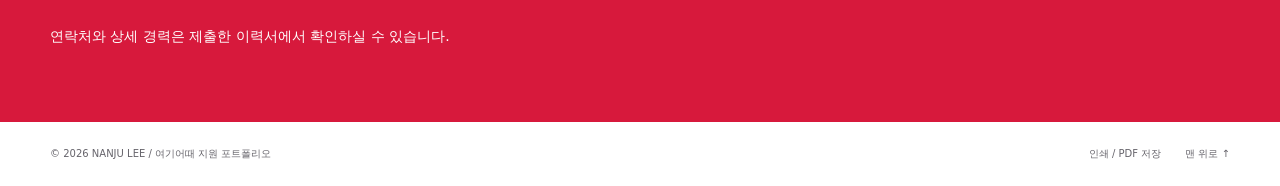
==== commit 0241aaed: "Reorder portfolio around published content, editorial work and seasonal visual briefs" ====
--- a/yeogi-contents/index.html
+++ b/yeogi-contents/index.html
@@ -8,13 +8,13 @@
   <meta name="robots" content="noindex,nofollow">
   <meta name="theme-color" content="#ec2042">
   <meta property="og:title" content="이난주 | 여기어때 Contents Marketer">
-  <meta property="og:description" content="브랜드 메시지를 협업 콘텐츠로 구체화하는 기획. 발행 콘텐츠와 기획 사례를 함께 소개합니다.">
+  <meta property="og:description" content="브랜드 메시지를 협업 콘텐츠로 구체화하는 기획. 실제 발행 콘텐츠, 완성된 커뮤니케이션 작업물, 시즌 비주얼 브리프를 소개합니다.">
   <meta property="og:type" content="website">
   <meta property="og:url" content="https://skswn27-max.github.io/portfolio-score/yeogi-contents/">
   <meta property="og:image" content="https://skswn27-max.github.io/portfolio-score/yeogi-contents/assets/ningning-newsource.jpg">
   <link rel="icon" href="data:image/svg+xml,%3Csvg xmlns='http://www.w3.org/2000/svg' viewBox='0 0 64 64'%3E%3Crect width='64' height='64' rx='16' fill='%23ec2042'/%3E%3Ctext x='32' y='43' text-anchor='middle' font-family='Arial' font-weight='700' font-size='28' fill='white'%3ENL%3C/text%3E%3C/svg%3E">
-  <link rel="stylesheet" href="styles.css?v=20261012-collaboration">
-  <script src="app.js?v=20261012-collaboration" defer></script>
+  <link rel="stylesheet" href="styles.css?v=20261013-visual">
+  <script src="app.js?v=20261013-visual" defer></script>
 </head>
 <body>
 <a class="skip-link" href="#work">프로젝트로 바로 이동</a>
@@ -23,14 +23,14 @@
 <section class="hero"><div class="container">
   <div class="hero-meta"><span>여기어때 CONTENTS MARKETER 지원 포트폴리오</span><span>2026 / NANJU LEE</span></div>
   <div class="hero-layout"><div class="hero-copy"><p class="eyebrow">CONTENT PLANNING / MEDIA &amp; CREATORS</p><h1>브랜드 메시지,<br>협업 콘텐츠로<br><em>구체화합니다.</em></h1><p class="intro">타깃과 채널에 맞는 소재를 기획하고,<br>뉴미디어 매체·인플루언서와 협업해<br>브랜드 메시지를 전달하는 <strong>이난주</strong>입니다.</p><a class="button" href="#work">대표 프로젝트 보기 <span>↘</span></a><div class="hero-keywords"><span>소재·메시지 기획</span><span>파트너 협업</span><span>콘텐츠 분석·개선</span></div></div>
-  <div class="hero-visual" aria-label="실제 캠페인 콘텐츠 모음"><figure class="hero-photo"><img src="assets/ningning-newsource.jpg" width="1440" height="1800" alt="디스커버리 닝닝 여름 캠페인의 뉴소스 콘텐츠" fetchpriority="high"><figcaption><span>DISCOVERY EXPEDITION</span><b>콘텐츠가 만나는 타깃</b></figcaption></figure><figure class="hero-small"><img src="assets/duvetica-campaign.jpeg" width="970" height="1726" alt="김지원의 듀베티카 팝업 현장 인터뷰 세로 콘텐츠"><figcaption>CAMPAIGN → CONTENT</figcaption></figure><span class="hero-stamp">PLAN<br>DIRECT<br>REVIEW</span></div></div>
+  <div class="hero-visual" aria-label="실제 캠페인 콘텐츠 모음"><figure class="hero-photo"><img src="assets/ningning-newsource.jpg" width="1440" height="1800" alt="디스커버리 닝닝 여름 캠페인의 뉴소스 콘텐츠" fetchpriority="high"><figcaption><span>DISCOVERY EXPEDITION</span><b>콘텐츠가 만나는 타깃</b></figcaption></figure><figure class="hero-small"><img src="assets/communication-lifestyle-01.jpg" width="959" height="1200" alt="26FW 커뮤니케이션 작업물에 사용한 생활 착장 비주얼"><figcaption>MESSAGE → EVERYDAY</figcaption></figure><span class="hero-stamp">PLAN<br>DIRECT<br>REVIEW</span></div></div>
   <div class="brand-row"><span>F&amp;F / 담당 브랜드</span><div><b>DISCOVERY EXPEDITION</b><b>DUVETICA</b><b>SERGIO TACCHINI</b><b>SUPRA</b></div></div>
 </div></section>
-<section class="section selected" id="work"><div class="container"><div class="section-heading"><div><p class="eyebrow">SELECTED WORK / 01–03</p><h2>콘텐츠 결과물과,<br>그 안에 담은 기획.</h2></div><p>매체별 메시지 · 파트너 선정과 브리프<br>콘텐츠 포맷과 고객 접점의 확장</p></div>
+<section class="section selected" id="work"><div class="container"><div class="section-heading"><div><p class="eyebrow">SELECTED WORK / 01–03</p><h2>콘텐츠 결과물과,<br>그 안에 담은 기획.</h2></div><p>실제 발행 → 메시지 편집 → 비주얼 브리프<br>결과물로 살펴보는 콘텐츠 기획 역량</p></div>
 <div class="selected-grid">
-<a class="selected-card" href="#ningning"><div class="card-image"><img src="assets/ningning-fastpaper.jpg" alt="패스트페이퍼의 디스커버리 닝닝 캠페인 콘텐츠" width="1440" height="1800" loading="lazy"><span>01 / 발행 콘텐츠</span></div><div class="card-copy"><p>DISCOVERY EXPEDITION / NEW MEDIA</p><h3>같은 캠페인,<br>매체마다 다른 소구점</h3><div class="card-result"><strong>시즌 · 상품 · 팬덤</strong><span>뉴소스·아이즈매거진·패스트페이퍼</span></div><b class="read-more">매체 콘텐츠와 기획 보기 ↗</b></div></a>
-<a class="selected-card" href="#creators"><div class="card-image planning-cover"><span>02 / 기획 사례</span><div class="cover-outline"><small>CREATOR COLLABORATION</small><b>WHO<br>WHAT<br>HOW</b></div></div><div class="card-copy"><p>DISCOVERY EXPEDITION / WAVE JANE</p><h3>파트너와 콘텐츠를<br>함께 정하는 협업 기획</h3><div class="card-result"><strong>추천형 · 정보형</strong><span>유튜브 협업과 커머스 연계안</span></div><b class="read-more">선정 기준과 브리프 보기 ↗</b></div></a>
-<a class="selected-card" href="#content-expansion"><div class="card-image editorial-cover"><span>03 / 기획·편집 사례</span><div class="cover-paper"><small>ONE MESSAGE, MULTIPLE FORMATS</small><b>상품의 특징</b><i aria-hidden="true">↓</i><b>고객의 사용 상황</b><i aria-hidden="true">↓</i><b class="red-text">콘텐츠의 이야기</b></div></div><div class="card-copy"><p>DISCOVERY EXPEDITION / CONTENT STRATEGY</p><h3>브랜드 메시지를<br>여러 콘텐츠로 확장</h3><div class="card-result"><strong>기능 → 사용 상황</strong><span>상품 카피·영상·경험 콘텐츠 기획</span></div><b class="read-more">콘텐츠 확장과 편집 보기 ↗</b></div></a>
+<a class="selected-card" href="#ningning"><div class="card-image"><img src="assets/ningning-fastpaper.jpg" alt="패스트페이퍼의 디스커버리 닝닝 캠페인 발행 콘텐츠" width="1440" height="1800" loading="lazy"><span>01 / 실제 발행</span></div><div class="card-copy"><p>DISCOVERY / NEW MEDIA CONTENT</p><h3>같은 캠페인,<br>매체마다 다른 소구점</h3><div class="card-result"><strong>매체별 소재 기획</strong><span>뉴소스·아이즈매거진·패스트페이퍼</span></div><b class="read-more">발행 콘텐츠와 기획 보기 ↗</b></div></a>
+<a class="selected-card" href="#content-expansion"><div class="card-image cover-pair"><img src="assets/communication-ambassador-01.jpg" width="868" height="1200" alt="26FW 커뮤니케이션 문서의 닝닝 비주얼" loading="lazy"><img src="assets/communication-ambassador-02.jpg" width="868" height="1200" alt="26FW 커뮤니케이션 문서의 변우석 비주얼" loading="lazy"><span>02 / 완성 작업물</span></div><div class="card-copy"><p>DISCOVERY / 26FW COMMUNICATION</p><h3>상품의 기능을,<br>고객의 이야기로 편집</h3><div class="card-result"><strong>메시지·구성·카피</strong><span>앰버서더 비주얼부터 생활 착장까지</span></div><b class="read-more">이미지와 카피 발췌 보기 ↗</b></div></a>
+<a class="selected-card" href="#creators"><div class="card-image brief-cover"><img src="assets/ss-summer-guide.jpg" width="1600" height="732" alt="여행·휴가 장면으로 구성한 여름 인플루언서 기획 가이드, 참고 이미지와 AI 예시" loading="lazy"><span>03 / 비주얼 기획 가이드</span></div><div class="card-copy"><p>DISCOVERY / 26SS CREATOR BRIEF</p><h3>계절에 맞는 장면을,<br>파트너의 콘텐츠로</h3><div class="card-result"><strong>배경·착장·포즈</strong><span>봄 도심 라이프와 여름 여행 무드</span></div><b class="read-more">시즌별 비주얼 브리프 보기 ↗</b></div></a>
 </div><div class="scope-line"><span>나의 중심 역할</span><p>타깃·소재·메시지 기획, 매체·인플루언서 협업, 제작 방향 협의와 결과물 검수, 성과 분석</p></div></div></section>
 <section class="case section" id="ningning"><div class="container">
 <div class="case-heading"><span class="case-number">01</span><div><p class="eyebrow">DISCOVERY EXPEDITION / 닝닝 26SS 캠페인</p><h2>같은 캠페인을,<br>채널의 관심사에 맞게.</h2></div><span class="case-tag">콘텐츠 기획 · 채널별 확산</span></div>
@@ -46,23 +46,45 @@
 <div class="case-bottom"><div class="role-copy"><p class="eyebrow">MY ROLE</p><ul><li>시장·소비자 키워드 및 콘텐츠 트렌드 분석</li><li>매체별 소재와 메시지, 비주얼 표현 기획</li><li>매체·유관부서와 집행 일정 및 요청사항 조율</li><li>노출·참여 지표와 착장 상품 판매 추이 분석</li><li>경영진 보고와 후속 캠페인 검토에 인사이트 반영</li></ul></div><div class="outcome"><span>PRODUCT RESPONSE</span><strong>TOP 5</strong><p>대표 상품 프레시벤트<br>월간 매출 순위 진입</p><small>캠페인 이후 상품 반응을 함께 분석한 결과입니다.</small></div></div>
 <p class="case-note">주요 Instagram 해시태그 내 집행 콘텐츠 노출을 확인했습니다. 매출 순위는 상품 성과로, 개별 콘텐츠의 단독 기여를 의미하지 않습니다.</p>
 </div></section>
-<section class="case section tinted" id="creators"><div class="container">
-<div class="case-heading"><span class="case-number">02</span><div><p class="eyebrow">DISCOVERY EXPEDITION / 26SS 웨이브 제인</p><h2>누구와, 무엇을 만들지.<br>협업의 출발점을 구체화.</h2></div><span class="case-tag">인플루언서 · 유튜브 협업 기획</span></div>
-<div class="case-status planned">기획 사례 <span>파트너 선정 기준과 콘텐츠 포맷 제안</span></div>
-<div class="case-intro"><h3>상품의 매력을<br>파트너의 콘텐츠 안으로</h3><p>여름 슈즈의 기능과 메리제인 스타일을 함께 전달하기 위해 웰니스 라이프스타일과 패션 관심사를 연결한 콘텐츠 방향을 기획했습니다. 파트너의 이미지와 시청자 특성, 최근 콘텐츠 반응과 커머스 협업 경험을 비교하고, 추천형 영상과 상품 큐레이션을 연결하는 협업안을 제안했습니다.</p></div>
-<div class="planning-block"><div class="block-heading"><p class="eyebrow">WHO / PARTNER FIT</p><h3>파트너 선정에 사용한 네 가지 기준</h3><p>협업 목적과 상품 타깃에 맞춰 후보의 특성을 비교</p></div><div class="criteria-grid"><div><span>01</span><h4>브랜드 이미지</h4><p>라이프스타일과 스타일이<br>상품의 무드에 맞는가</p></div><div><span>02</span><h4>시청자 적합성</h4><p>상품에 관심을 가질<br>시청자와 접점이 있는가</p></div><div><span>03</span><h4>콘텐츠 반응</h4><p>최근 콘텐츠의 조회와<br>반응이 꾸준한가</p></div><div><span>04</span><h4>커머스 경험</h4><p>상품 추천과 제휴몰 협업을<br>자연스럽게 연결하는가</p></div></div></div>
-<div class="planning-block"><div class="block-heading"><p class="eyebrow">WHAT / FORMAT PROPOSAL</p><h3>관심을 만드는 추천형, 선택을 돕는 정보형</h3></div><div class="format-grid"><article><span class="proposal-label">제안 포맷 A / 추천형 영상</span><h4>여름에 자주 신는 슈즈</h4><p>파트너의 일상과 스타일링 안에서 상품의 매력을 소개하는 영상</p><dl><div><dt>시청자 관심</dt><dd>여름 슈즈와 실제 착장</dd></div><div><dt>콘텐츠 소재</dt><dd>일상 추천과 활용 장면</dd></div><div><dt>연계안</dt><dd>댓글 참여와 라이브 커머스</dd></div></dl></article><article><span class="proposal-label">제안 포맷 B / 정보형 영상</span><h4>나에게 맞는 슈즈 선택</h4><p>고객이 궁금해하는 체형·스타일별 선택 기준을 담은 큐레이션 콘텐츠</p><dl><div><dt>시청자 관심</dt><dd>나에게 어울리는 스타일</dd></div><div><dt>콘텐츠 소재</dt><dd>선택 기준과 타입별 추천</dd></div><div><dt>연계안</dt><dd>상품 큐레이션 기획전</dd></div></dl></article></div></div>
-<div class="planning-block"><div class="block-heading"><p class="eyebrow">HOW / VISUAL BRIEF</p><h3>시즌별 라이프스타일을 브리프로 구체화</h3><p>26SS 인플루언서 플랜에서는 배경·착장·포즈를 이미지 예시 가이드로 정리하는 방향을 설계했습니다.</p></div><div class="season-brief-grid"><article class="spring-brief"><span>SPRING / 도심과 일상</span><h4>액티브한 도심 라이프</h4><ul><li><b>배경</b> 도심과 일상의 활동 장면</li><li><b>착장</b> 움직임이 자연스러운 라이프스타일 룩</li><li><b>포즈</b> 러닝과 이동 등 활동 맥락</li></ul></article><article class="summer-brief"><span>SUMMER / 여행과 휴가</span><h4>여행지의 웰니스 라이프</h4><ul><li><b>배경</b> 여행과 리조트의 시즌 무드</li><li><b>착장</b> 여름 상품과 휴가 스타일링</li><li><b>포즈</b> 일상적인 휴식과 가벼운 움직임</li></ul></article></div><p class="case-note">웨이브 제인 협업안과 26SS 시즌 비주얼 플랜의 기획 사례입니다. 각 자료의 파트너 선정 기준과 제안 포맷을 구분해 정리했습니다.</p></div>
-<div class="case-bottom creator-bottom"><div class="role-copy"><p class="eyebrow">MY PLANNING SCOPE</p><ul><li>상품·타깃·콘텐츠 트렌드 리서치</li><li>파트너 후보 비교와 선정 기준 정리</li><li>콘텐츠 콘셉트·포맷과 비주얼 브리프 설계</li><li>콘텐츠와 라이브·기획전의 연결안 제안</li></ul></div><div class="planning-output"><span>PLANNING OUTPUT</span><h3>선정 기준 + 콘텐츠 브리프<br>+ 채널 연계안</h3><p>촬영·편집·발행 결과와 구분한<br>콘텐츠 기획 산출물</p></div></div>
+<section class="case section tinted" id="content-expansion"><div class="container">
+<div class="case-heading"><span class="case-number">02</span><div><p class="eyebrow">DISCOVERY EXPEDITION / 26FW 콘텐츠 구성·메시지 편집</p><h2>기능을 설명하는 상품에서,<br>일상을 제안하는 콘텐츠로.</h2></div><span class="case-tag">콘텐츠 구성 · 메시지 편집</span></div>
+<div class="case-status completed">완성된 커뮤니케이션 작업물 <span>원본 문서의 이미지·카피 발췌를 재구성</span></div>
+<div class="case-intro"><h3>상품 특징에<br>고객의 생활 맥락을 더하다</h3><p>‘액티브 웰니스’ 메시지를 앰버서더 스타일링, 핵심 상품 정보, 생활 착장의 흐름으로 구성했습니다. 기능 설명에 머무르지 않고 운동·이동·여행·출근 등 사용 상황과 추천 문장으로 연결해, 하나의 브랜드 이야기를 완성했습니다.</p></div>
+<div class="communication-excerpt">
+  <div class="excerpt-top"><span>01 / CAMPAIGN STORY</span><small>작업물 비주얼·카피 발췌</small></div>
+  <div class="excerpt-heading"><p>DISCOVER MY ACTIVE WELLNESS</p><h3>움직임과 일상을 연결하는<br>기능성 스타일</h3></div>
+  <div class="ambassador-gallery">
+    <figure><button class="image-button" type="button" aria-label="26FW 닝닝 비주얼 확대" data-caption="26FW 커뮤니케이션 작업물의 앰버서더 비주얼 — 콘텐츠 구성·메시지 편집 사례"><img src="assets/communication-ambassador-01.jpg" width="868" height="1200" alt="경량패딩과 액티브 웨어를 믹스한 닝닝 캠페인 비주얼" loading="lazy"></button><figcaption><b>NINGNING</b><span>크롭 경량패딩 × 액티브 웨어<br>경쾌한 스타일을 보여주는 도입</span></figcaption></figure>
+    <figure><button class="image-button" type="button" aria-label="26FW 변우석 비주얼 확대" data-caption="26FW 커뮤니케이션 작업물의 앰버서더 비주얼 — 콘텐츠 구성·메시지 편집 사례"><img src="assets/communication-ambassador-02.jpg" width="868" height="1200" alt="후드와 경량패딩을 레이어드한 변우석 캠페인 비주얼" loading="lazy"></button><figcaption><b>BWS</b><span>후드 × 경량패딩 레이어링<br>편안한 스타일로 메시지를 확장</span></figcaption></figure>
+  </div>
+  <div class="editorial-comment"><span>나의 구성 의도</span><p>서로 다른 인물의 스타일을 나란히 배치해, 같은 상품군이 다양한 일상에 어울린다는 메시지를 전달했습니다.</p></div>
+</div>
+<div class="copy-evidence">
+  <div class="block-heading"><p class="eyebrow">02 / FEATURE → CONTEXT → COPY</p><h3>상품 정보를, 선택할 이유로 바꾸는 편집</h3><p>원문 카피와 그 안에 담은 메시지 구조</p></div>
+  <div class="copy-evidence-grid"><article><span>브랜드 메시지</span><blockquote>가벼움으로 완성하는<br>웰니스 라이프스타일</blockquote><p>가벼움이라는 핵심 효익을<br>시즌 전체의 이야기로 설정</p></article><article><span>사용 상황</span><blockquote>운동과 이동, 여행과 일상 등<br>다양한 순간을 자연스럽게 연결합니다.</blockquote><p>기능을 필요로 하는 순간을 제시해<br>고객이 자기 생활을 떠올리도록 구성</p></article><article><span>상품 추천 문장</span><blockquote>출퇴근용 한 벌이면<br>이거예요</blockquote><p>‘일교차 큰 가을 아우터’ 정보를<br>구체적인 선택 기준으로 정리</p></article></div>
+</div>
+<div class="lifestyle-excerpt">
+  <div class="block-heading"><p class="eyebrow">03 / EVERYDAY STORY</p><h3>화보에서, 고객이 공감할 생활 장면으로</h3><p>원본 작업물에 사용한 생활 착장 비주얼</p></div>
+  <div class="lifestyle-gallery">
+    <button class="image-button" type="button" aria-label="생활 착장 비주얼 1 확대" data-caption="26FW 커뮤니케이션 작업물의 생활 착장 비주얼 1 — 상품과 생활 맥락을 연결한 콘텐츠 구성"><img src="assets/communication-lifestyle-01.jpg" width="959" height="1200" alt="야외에서 아우터와 액티브 웨어를 매치한 생활 착장" loading="lazy"></button>
+    <button class="image-button" type="button" aria-label="생활 착장 비주얼 2 확대" data-caption="26FW 커뮤니케이션 작업물의 생활 착장 비주얼 2 — 상품과 생활 맥락을 연결한 콘텐츠 구성"><img src="assets/communication-lifestyle-02.jpg" width="900" height="1200" alt="햇빛이 드는 도심에서 활동적인 착장을 보여주는 비주얼" loading="lazy"></button>
+    <button class="image-button" type="button" aria-label="생활 착장 비주얼 3 확대" data-caption="26FW 커뮤니케이션 작업물의 생활 착장 비주얼 3 — 상품과 생활 맥락을 연결한 콘텐츠 구성"><img src="assets/communication-lifestyle-03.jpg" width="900" height="1200" alt="카페 공간에서 기능성 아우터를 착용한 생활 비주얼" loading="lazy"></button>
+    <button class="image-button" type="button" aria-label="생활 착장 비주얼 4 확대" data-caption="26FW 커뮤니케이션 작업물의 생활 착장 비주얼 4 — 상품과 생활 맥락을 연결한 콘텐츠 구성"><img src="assets/communication-lifestyle-04.jpg" width="960" height="1200" alt="일상 공간에서 경량패딩과 액티브 웨어를 매치한 착장" loading="lazy"></button>
+  </div>
+  <div class="closing-copy"><span>원문 클로징 카피</span><blockquote>가볍게 디스커버리를 걸치고 나서는 하루,<br>그 자체가 액티브 웰니스입니다</blockquote><p>화보와 상품 설명을 일상의 메시지로 연결하는 마무리</p></div>
+</div>
+<div class="case-bottom"><div class="role-copy"><p class="eyebrow">MY ROLE / CONTENT EDITING</p><ul><li>브랜드 메시지와 상품 소구점 정리</li><li>앰버서더·상품·생활 착장으로 이어지는 콘텐츠 구성</li><li>기능을 사용 상황과 추천 문장으로 풀어낸 카피 편집</li></ul></div><div class="planning-output"><span>FINISHED OUTPUT</span><h3>브랜드 커뮤니케이션 문서<br>구성·메시지·카피</h3><p>사진 제작은 파트너의 작업이며,<br>나의 역할은 콘텐츠 구성과 메시지 편집입니다.</p></div></div>
+<p class="case-note">완성된 사내 커뮤니케이션 작업물을 발췌한 사례입니다. 공식 SNS 발행 실적이나 외부 채널 성과로 제시하지 않습니다.</p>
 </div></section>
-<section class="case section" id="content-expansion"><div class="container">
-<div class="case-heading"><span class="case-number">03</span><div><p class="eyebrow">DISCOVERY EXPEDITION / 시즌 콘텐츠 전략과 메시지 편집</p><h2>하나의 메시지를,<br>여러 콘텐츠의 이야기로.</h2></div><span class="case-tag">포맷 확장 · 콘텐츠 편집</span></div>
-<div class="case-status planned">기획·편집 사례 <span>확장 구조 설계와 커뮤니케이션 산출물</span></div>
-<div class="case-intro"><h3>기능을 고객의<br>사용 상황으로 번역</h3><p>시즌 상품의 특징을 고객이 공감할 사용 상황과 연결했습니다. 같은 브랜드 메시지를 상품 설명, 인물별 스타일링, 생활 착장 등으로 풀어내고, 영상·텍스트·경험 콘텐츠에 맞는 표현 방향을 설계했습니다.</p></div>
-<div class="message-editor"><div class="editor-heading"><p class="eyebrow">MESSAGE EDITING</p><h3>특징 → 사용 상황 → 추천 이유</h3><p>상품 정보와 생활 맥락을 연결한 편집 구조</p></div><div class="editor-example"><div><span>상품의 특징</span><strong>가벼운 착용감</strong><p>고객에게 전달할 핵심 효익</p></div><div><span>고객의 사용 상황</span><strong>이동 · 일상 · 여행</strong><p>상품이 필요한 구체적인 순간</p></div><div><span>콘텐츠의 메시지</span><strong>언제, 왜 선택할지</strong><p>특징을 활용 이유와 추천 문장으로</p></div></div><p class="case-note">시즌 커뮤니케이션 산출물의 메시지 구조를 요약한 편집 예시입니다.</p></div>
-<div class="planning-block"><div class="block-heading"><p class="eyebrow">FORMAT EXPANSION / 기획안</p><h3>같은 메시지, 서로 다른 콘텐츠 역할</h3></div><div class="format-role-grid"><article><span>브랜드 영상</span><h4>무드와 핵심 메시지</h4><p>시즌이 제안하는 이미지와 방향 전달</p></article><article><span>인터뷰·숏폼</span><h4>인물과 사용 경험</h4><p>파트너의 스타일과 상품 소구점 연결</p></article><article><span>뉴미디어·텍스트</span><h4>관심사와 선택 정보</h4><p>독자에게 맞는 소재·본문·썸네일 구성</p></article><article><span>현장·참여 콘텐츠</span><h4>경험과 공유 소재</h4><p>프로그램의 체험이 콘텐츠로 이어지는 안</p></article></div></div>
-<div class="planning-block event-plan"><div class="block-heading"><p class="eyebrow">EXPERIENCE → CONTENT / 26SS 기획안</p><h3>쇼룸과 행사 경험을 파트너별 소재로 확장</h3><p>장소·상품·프로그램을 하나의 경험으로 묶고, 각 파트너가 전달할 이야기를 나눴습니다.</p></div><div class="event-origin"><span>공통 소재</span><strong>브랜드 공간 · 시즌 상품 · 참여 프로그램</strong></div><div class="event-channel-grid"><div><span>앰버서더</span><h4>시즌 착장과 인터뷰</h4><p>인물의 스타일과 상품 연결</p></div><div><span>인플루언서</span><h4>참여 경험과 라이프스타일</h4><p>체험과 일상 맥락의 공유</p></div><div><span>뉴미디어</span><h4>현장 이야기와 상품 소개</h4><p>매체 독자가 관심 가질 소재</p></div></div></div>
-<div class="case-bottom"><div class="role-copy"><p class="eyebrow">MY PLANNING SCOPE</p><ul><li>상품 특징과 고객 사용 상황을 연결한 메시지 기획</li><li>인물·채널·포맷별 콘텐츠 표현 방향 설계</li><li>상품 소개와 생활 착장을 연결하는 편집 구조 정리</li><li>행사 경험의 파트너별 콘텐츠 확장안 제안</li></ul></div><div class="planning-output"><span>OUTPUT &amp; SCOPE</span><h3>메시지 구조와<br>콘텐츠 확장안</h3><p>외부 발행 실적과 구분한<br>기획·커뮤니케이션 산출물</p></div></div>
+<section class="case section" id="creators"><div class="container">
+<div class="case-heading"><span class="case-number">03</span><div><p class="eyebrow">DISCOVERY EXPEDITION / 26SS 인플루언서 콘텐츠 브리프</p><h2>계절이 달라지면,<br>콘텐츠의 장면도 달라집니다.</h2></div><span class="case-tag">라이프스타일 기획 · 협업 가이드</span></div>
+<div class="case-status planned">비주얼 기획 가이드 <span>참고 이미지·AI 생성 예시 포함 / 최종 게시물 아님</span></div>
+<div class="case-intro"><h3>기획 의도를<br>파트너가 표현할 장면으로</h3><p>같은 웰니스 메시지도 계절과 상품에 따라 다른 생활 장면으로 전달하도록 기획했습니다. 봄은 도심의 움직임, 여름은 여행지의 휴가 무드를 중심으로 배경·착장·포즈를 이미지 예시로 구체화했습니다.</p></div>
+<figure class="visual-brief spring-visual"><figcaption><div><span>SPRING / 도시·일상</span><h3>액티브한 도심 라이프</h3></div><p>러닝과 이동, 카페와 거리의 일상 장면</p></figcaption><button class="image-button" type="button" aria-label="봄 시즌 인플루언서 비주얼 가이드 확대" data-caption="봄 도심 라이프스타일 — 배경·착장·포즈 방향을 구체화한 시즌 콘텐츠 기획 가이드. 참고 이미지와 AI 생성 예시가 포함되어 있으며 최종 협업 게시물이 아닙니다."><img src="assets/ss-spring-guide.jpg" width="1600" height="582" alt="도심 거리와 카페를 배경으로 한 봄 인플루언서 기획 가이드, 참고 이미지와 AI 예시" loading="lazy"></button><div class="brief-notes"><div><b>배경</b><p>도심 거리·카페 등 익숙한 생활 공간</p></div><div><b>착장</b><p>바람막이와 액티브 웨어의 일상 스타일링</p></div><div><b>포즈</b><p>걷기·이동·가벼운 활동의 자연스러운 순간</p></div></div></figure>
+<figure class="visual-brief summer-visual"><figcaption><div><span>SUMMER / 여행·휴가</span><h3>여행지의 웰니스 라이프</h3></div><p>리조트와 야외 공간에서 즐기는 여름 무드</p></figcaption><button class="image-button" type="button" aria-label="여름 시즌 인플루언서 비주얼 가이드 확대" data-caption="여름 여행·휴가 라이프스타일 — 배경·착장·포즈 방향을 구체화한 시즌 콘텐츠 기획 가이드. 참고 이미지와 AI 생성 예시가 포함되어 있으며 최종 협업 게시물이 아닙니다."><img src="assets/ss-summer-guide.jpg" width="1600" height="732" alt="리조트와 여행 공간을 배경으로 한 여름 인플루언서 기획 가이드, 참고 이미지와 AI 예시" loading="lazy"></button><div class="brief-notes"><div><b>배경</b><p>여행지·리조트·야외의 휴가 분위기</p></div><div><b>착장</b><p>여름 상품을 여행 맥락에 맞춘 스타일링</p></div><div><b>포즈</b><p>휴식과 가벼운 움직임을 담은 장면</p></div></div></figure>
+<p class="image-hint">이미지를 누르면 가이드를 확대해 볼 수 있습니다. 내 담당 범위는 콘텐츠 방향 기획과 협업 가이드입니다.</p>
+<div class="case-bottom"><div class="role-copy"><p class="eyebrow">MY ROLE / VISUAL BRIEF</p><ul><li>브랜드·시즌·상품에 맞는 콘텐츠 콘셉트 기획</li><li>라이프스타일 장면과 비주얼 방향 정리</li><li>배경·착장·포즈를 참고 이미지와 예시로 구체화</li><li>파트너가 기획 의도를 이해할 수 있는 협업 가이드 구성</li></ul></div><div class="planning-output"><span>JD CONNECTION</span><h3>타깃·시즌에 맞는 소재<br>+ 파트너 협업 브리프</h3><p>여행·라이프스타일의 장면을<br>구체적인 콘텐츠 방향으로 전환</p></div></div>
+<details class="proposal-support"><summary><div><span>추가 기획 / 26SS 웨이브 제인</span><h3>파트너 선정부터 콘텐츠·커머스 연결까지</h3></div><b aria-hidden="true">+</b></summary><div class="proposal-body"><p>여름 슈즈의 메리제인 스타일과 기능을 함께 전달하기 위한 협업 제안입니다. 완성된 발행 사례와 구분해 선정 기준과 제안 포맷을 정리했습니다.</p><div class="criteria-grid"><div><span>01</span><h4>브랜드 이미지</h4><p>상품의 무드와 라이프스타일</p></div><div><span>02</span><h4>시청자 적합성</h4><p>상품에 관심을 가질 타깃</p></div><div><span>03</span><h4>콘텐츠 반응</h4><p>최근 콘텐츠의 조회와 반응</p></div><div><span>04</span><h4>커머스 경험</h4><p>추천과 구매 접점 연결</p></div></div><div class="proposal-formats"><article><span>추천형 영상</span><h4>여름에 자주 신는 슈즈</h4><p>일상 착장·추천 콘텐츠 → 댓글 참여·라이브 커머스 연계안</p></article><article><span>정보형 영상</span><h4>나에게 맞는 슈즈 선택</h4><p>체형·스타일별 선택 기준 → 상품 큐레이션 기획전 연계안</p></article></div><p class="case-note">파트너 선정 기준·콘텐츠 포맷·채널 연계안을 제안한 기획 사례이며, 실제 촬영·발행 결과나 달성 성과로 제시하지 않습니다.</p></div></details>
 </div></section>
 <section class="case section" id="analysis"><div class="container">
 <div class="case-heading"><span class="case-number">04</span><div><p class="eyebrow">F&amp;F / 마케팅 KPI 대시보드와 운영 개선</p><h2>콘텐츠 반응을,<br>다음 운영의 기준으로.</h2></div><span class="case-tag">성과 분석 · 인사이트 적용</span></div>
@@ -71,9 +93,9 @@
 <div class="review-row"><div><span>REVIEW</span><h3>채널별 노출과 반응 확인</h3><p>콘텐츠 집행 현황·참여·상품 반응 검토</p></div><div><span>INTERPRET</span><h3>소비자 관심사와 연결</h3><p>검색 키워드·시장 트렌드·계정 특성 분석</p></div><div><span>IMPROVE</span><h3>후속 콘텐츠 개선안 제안</h3><p>메시지·매체·인플루언서 운영 방향 제안</p></div></div>
 </div></section>
 <section class="section archive tinted" id="more"><div class="container"><div class="section-heading"><div><p class="eyebrow">SUPPORTING EXPERIENCE / 05–08</p><h2>콘텐츠의 접점을 넓힌 경험.</h2></div><p>오프라인 경험 · 고객 참여 · 제작 효율 · 매체 운영</p></div>
-<details class="archive-item"><summary><span>05 / DUVETICA</span><h3>24FW 김지원 캠페인과 팝업 연계 콘텐츠</h3><b>PR 260건</b><i aria-hidden="true">+</i></summary><div class="archive-body"><figure class="archive-figure"><button class="image-button" type="button" data-caption="김지원 팝업 현장 인터뷰형 세로 콘텐츠 — Daily Fashion News 콘텐츠 캡처" aria-label="듀베티카 현장 인터뷰 확대"><img src="assets/duvetica-campaign.jpeg" width="970" height="1726" alt="김지원의 듀베티카 팝업 현장 인터뷰형 세로 콘텐츠 캡처" loading="lazy"></button><figcaption>현장 인터뷰형 세로 콘텐츠</figcaption></figure><div><p>앰버서더 캠페인과 더현대 서울 팝업을 PR·옥외·디지털 콘텐츠로 연결했습니다. 채널별 메시지와 비주얼의 일관성, 제작·검수·배포 일정을 관리했습니다.</p><p><strong>담당 업무</strong> 캠페인 메시지와 KPI·예산 수립, 제작·배포 일정 조율, 유관부서·대행사 협업, 성과 보고</p><p class="archive-stat">프로젝트 PR 260건 / 2025년 상반기 BEP 개선에 기여</p><p class="case-note">캠페인 전체 성과이며 개별 콘텐츠의 단독 매출 기여로 표시하지 않았습니다.</p></div></div></details>
-<details class="archive-item"><summary><span>06 / DISCOVERY EXPEDITION</span><h3>26SS 성수 쎈느 쇼룸과 온라인 콘텐츠 확산</h3><b>286건+ PR</b><i aria-hidden="true">+</i></summary><div class="archive-body"><img src="assets/discovery-ambassador.jpg" width="1440" height="1800" alt="변우석 앰버서더와 연계한 디스커버리 쇼룸 콘텐츠" loading="lazy"><div><p>변우석 캠페인과 상품 전시, 러닝 체험, 앰버서더 행사를 매체·SNS 콘텐츠로 연결해 ‘액티브 웰니스’ 메시지를 확산했습니다.</p><p><strong>담당 업무</strong> 현장·홍보 콘텐츠 일정과 요청사항 조율, 접점별 톤앤매너 관리, 매체·인플루언서 콘텐츠 반응 분석 및 보고</p><p class="archive-stat">39개 매체 / 기사 보도 286건 이상</p><p class="case-note">행사 전체 성과이며 행사 결과 보고서 집계 기준입니다.</p></div></div></details>
-<details class="archive-item"><summary><span>07 / SERGIO TACCHINI</span><h3>한남 플래그십 고객 참여와 자발적 콘텐츠</h3><b>500개+ 콘텐츠</b><i aria-hidden="true">+</i></summary><div class="archive-body"><img src="assets/sergio-opening.jpg" width="1440" height="1797" alt="세르지오 타키니 한남 플래그십 오픈 콘텐츠" loading="lazy"><div><p>셀럽 행사, 협업 사은품, AI 포토부스와 지역 공간 프로모션을 기획해 매장 방문 경험이 온라인 공유로 이어지도록 구성했습니다.</p><p><strong>담당 업무</strong> 행사 타임라인과 운영 프로세스, 고객 프로모션, 지역 공간과 온라인 연계 기획</p><p class="archive-stat">매장 관련 오가닉 콘텐츠 500개 이상</p><p class="case-note">셀럽 행사와 고객 참여 프로모션을 포함한 프로젝트 전체 성과입니다.</p></div></div></details>
+<details class="archive-item photo-archive"><summary><img class="archive-thumb" src="assets/duvetica-campaign.jpeg" alt="김지원 팝업 인터뷰 콘텐츠" width="72" height="88" loading="lazy"><span>05 / DUVETICA</span><h3>24FW 김지원 캠페인과 팝업 연계 콘텐츠</h3><b>PR 260건</b><i aria-hidden="true">+</i></summary><div class="archive-body"><figure class="archive-figure"><button class="image-button" type="button" data-caption="김지원 팝업 현장 인터뷰형 세로 콘텐츠 — Daily Fashion News 콘텐츠 캡처" aria-label="듀베티카 현장 인터뷰 확대"><img src="assets/duvetica-campaign.jpeg" width="970" height="1726" alt="김지원의 듀베티카 팝업 현장 인터뷰형 세로 콘텐츠 캡처" loading="lazy"></button><figcaption>현장 인터뷰형 세로 콘텐츠</figcaption></figure><div><p>앰버서더 캠페인과 더현대 서울 팝업을 PR·옥외·디지털 콘텐츠로 연결했습니다. 채널별 메시지와 비주얼의 일관성, 제작·검수·배포 일정을 관리했습니다.</p><p><strong>담당 업무</strong> 캠페인 메시지와 KPI·예산 수립, 제작·배포 일정 조율, 유관부서·대행사 협업, 성과 보고</p><p class="archive-stat">프로젝트 PR 260건 / 2025년 상반기 BEP 개선에 기여</p><p class="case-note">캠페인 전체 성과이며 개별 콘텐츠의 단독 매출 기여로 표시하지 않았습니다.</p></div></div></details>
+<details class="archive-item photo-archive"><summary><img class="archive-thumb" src="assets/discovery-ambassador.jpg" alt="변우석 쇼룸 연계 콘텐츠" width="72" height="88" loading="lazy"><span>06 / DISCOVERY EXPEDITION</span><h3>26SS 성수 쎈느 쇼룸과 온라인 콘텐츠 확산</h3><b>286건+ PR</b><i aria-hidden="true">+</i></summary><div class="archive-body"><img src="assets/discovery-ambassador.jpg" width="1440" height="1800" alt="변우석 앰버서더와 연계한 디스커버리 쇼룸 콘텐츠" loading="lazy"><div><p>변우석 캠페인과 상품 전시, 러닝 체험, 앰버서더 행사를 매체·SNS 콘텐츠로 연결해 ‘액티브 웰니스’ 메시지를 확산했습니다.</p><p><strong>담당 업무</strong> 현장·홍보 콘텐츠 일정과 요청사항 조율, 접점별 톤앤매너 관리, 매체·인플루언서 콘텐츠 반응 분석 및 보고</p><p class="archive-stat">39개 매체 / 기사 보도 286건 이상</p><p class="case-note">행사 전체 성과이며 행사 결과 보고서 집계 기준입니다.</p></div></div></details>
+<details class="archive-item photo-archive"><summary><img class="archive-thumb" src="assets/sergio-opening.jpg" alt="한남 플래그십 오픈 콘텐츠" width="72" height="88" loading="lazy"><span>07 / SERGIO TACCHINI</span><h3>한남 플래그십 고객 참여와 자발적 콘텐츠</h3><b>500개+ 콘텐츠</b><i aria-hidden="true">+</i></summary><div class="archive-body"><img src="assets/sergio-opening.jpg" width="1440" height="1797" alt="세르지오 타키니 한남 플래그십 오픈 콘텐츠" loading="lazy"><div><p>셀럽 행사, 협업 사은품, AI 포토부스와 지역 공간 프로모션을 기획해 매장 방문 경험이 온라인 공유로 이어지도록 구성했습니다.</p><p><strong>담당 업무</strong> 행사 타임라인과 운영 프로세스, 고객 프로모션, 지역 공간과 온라인 연계 기획</p><p class="archive-stat">매장 관련 오가닉 콘텐츠 500개 이상</p><p class="case-note">셀럽 행사와 고객 참여 프로모션을 포함한 프로젝트 전체 성과입니다.</p></div></div></details>
 <details class="archive-item"><summary><span>08 / MEDIA OPERATION</span><h3>매거진 광고 조건 협의와 집행 효율 개선</h3><b>건별 비용 14–21% ↓</b><i aria-hidden="true">+</i></summary><div class="archive-body text-only"><div><p>매거진 콘텐츠 포화에 대응해 브랜드별 광고 수요와 일정을 묶어 집행 조건을 협의했습니다. 데일리패션뉴스, 아이즈매거진, 패스트페이퍼, 트립고잉과 단가·노출 일정·정산을 조율했습니다.</p><p><strong>담당 업무</strong> 패키지 구성, 매체별 단가와 노출 조건 협의, 집행 일정 및 정산 관리</p><p class="archive-stat">건별 광고 비용 14–21% 절감 / 해당 매체 연간 광고비 약 20% 절감</p></div></div></details>
 </div></section>
 <section class="section process" id="process"><div class="container"><div class="section-heading"><div><p class="eyebrow">HOW I WORK / PLANNING &amp; COLLABORATION</p><h2>기획 의도를 정리하고,<br>파트너와 결과물을 완성합니다.</h2></div></div><div class="process-grid"><article><span>01 / RESEARCH</span><h3>타깃과 관심사 파악</h3><p>상품 특성과 브랜드 방향, 콘텐츠 트렌드를 함께 검토해 소재와 메시지를 정합니다.</p></article><article><span>02 / BRIEF</span><h3>협업 방향 구체화</h3><p>파트너 선정 기준, 콘텐츠 포맷과 비주얼 방향을 정리하고 기획 의도를 전달합니다.</p></article><article><span>03 / COORDINATE</span><h3>제작 과정 조율</h3><p>매체·인플루언서·유관부서와 요청사항을 협의하고 일정과 결과물을 검수합니다.</p></article><article><span>04 / REVIEW</span><h3>반응 분석과 개선</h3><p>콘텐츠 반응과 캠페인 지표를 검토해 후속 소재, 파트너와 운영 방향의 개선안을 제안합니다.</p></article></div>
--- a/yeogi-contents/styles.css
+++ b/yeogi-contents/styles.css
@@ -14,3 +14,119 @@
 @media print{.planning-cover,.editorial-cover{min-height:160px}.cover-outline{min-height:160px;padding:16px}.cover-outline>b{font-size:26px}.cover-paper b{font-size:14px}.criteria-grid,.format-grid,.season-brief-grid,.brief-matrix,.editor-example,.event-channel-grid{break-inside:avoid}.case-status{margin:0 0 20px}.planning-block{margin-top:24px}.planning-output{break-inside:avoid}.scope-line{font-size:10px}.responsibility-table{break-inside:avoid}}
 
 @media(min-width:701px){.selected-grid .card-image{height:240px}.selected-grid .card-image img{height:100%;aspect-ratio:auto}}
+
+/* Visual evidence and revised project hierarchy */
+.selected-grid .cover-pair{display:grid;grid-template-columns:1fr 1fr;gap:2px;background:#cbd0d5}
+.selected-grid .cover-pair img{min-width:0;object-position:center 29%}
+.selected-grid .brief-cover img{object-position:56% center}
+.card-result strong{font-size:24px}
+.case-status.completed{background:#e9edf3;color:#37506b}
+.communication-excerpt{background:#fff;border:1px solid #dfd9d3;border-radius:10px;padding:30px 36px 24px}
+.excerpt-top{display:flex;align-items:center;justify-content:space-between;border-bottom:1px solid var(--line);padding-bottom:16px;gap:15px;font-size:10px;letter-spacing:.07em;font-weight:750}
+.excerpt-top small{font-size:10px;color:var(--muted);font-weight:450;letter-spacing:0}
+.excerpt-heading{text-align:center;padding:29px 0}
+.excerpt-heading>p{font-size:10px;letter-spacing:.12em;font-weight:700;color:var(--muted)}
+.excerpt-heading h3{font-size:32px;letter-spacing:-.045em;line-height:1.4;margin-top:12px}
+.ambassador-gallery{display:grid;grid-template-columns:1fr 1fr;gap:24px;max-width:800px;margin-inline:auto}
+.ambassador-gallery img{width:100%;aspect-ratio:868/1200;object-fit:contain;background:#cbd2d8}
+.ambassador-gallery figcaption{display:flex;gap:22px;padding:17px 0 0;align-items:baseline}
+.ambassador-gallery figcaption b{font-size:12px;letter-spacing:.04em;white-space:nowrap}
+.ambassador-gallery figcaption span{font-size:11px;color:var(--muted);line-height:1.9}
+.editorial-comment{display:flex;gap:28px;border-top:1px solid var(--line);padding-top:22px;margin-top:28px;font-size:12px}
+.editorial-comment>span{color:var(--red);font-weight:750;white-space:nowrap}
+.editorial-comment p{color:var(--muted);line-height:1.9}
+.copy-evidence{margin-top:42px}
+.copy-evidence-grid{display:grid;grid-template-columns:repeat(3,1fr);gap:28px}
+.copy-evidence-grid article{border-top:2px solid #b8aba0;padding-top:20px}
+.copy-evidence-grid article>span{font-size:11px;color:var(--red);font-weight:750}
+.copy-evidence-grid blockquote{font-size:19px;font-weight:700;letter-spacing:-.03em;line-height:1.65;margin:13px 0 14px}
+.copy-evidence-grid article>p{font-size:12px;line-height:1.9;color:var(--muted)}
+.lifestyle-excerpt{margin-top:45px}
+.lifestyle-gallery{display:grid;grid-template-columns:repeat(4,1fr);gap:14px}
+.lifestyle-gallery img{width:100%;aspect-ratio:3/4;object-fit:contain;background:#d9d8d3}
+.closing-copy{text-align:center;background:#eee8e1;padding:27px 24px;margin-top:20px;border-radius:8px}
+.closing-copy>span{font-size:10px;color:#857568}
+.closing-copy blockquote{font-size:22px;line-height:1.6;letter-spacing:-.035em;font-weight:650;margin:12px 0}
+.closing-copy p{font-size:11px;color:var(--muted)}
+.visual-brief{margin-top:30px;border:1px solid var(--line);border-radius:9px;overflow:hidden}
+.visual-brief figcaption{padding:24px 28px;display:flex;justify-content:space-between;align-items:center;gap:25px}
+.visual-brief figcaption span{font-size:10px;font-weight:750;letter-spacing:.07em;color:#526b62}
+.visual-brief h3{font-size:24px;letter-spacing:-.04em;margin-top:5px}
+.visual-brief figcaption>p{font-size:12px;color:#5f6c65}
+.spring-visual{background:#edf2ec}
+.summer-visual{background:#edf3f5}
+.summer-visual figcaption span,.summer-visual figcaption>p{color:#4e6976}
+.visual-brief .image-button{border-radius:0;background:#08253a}
+.visual-brief img{width:100%;height:auto}
+.brief-notes{display:grid;grid-template-columns:repeat(3,1fr);gap:24px;padding:22px 28px}
+.brief-notes b{font-size:11px;color:var(--ink)}
+.brief-notes p{font-size:12px;color:var(--muted);line-height:1.85;margin-top:5px}
+.image-hint{margin-top:16px;font-size:11px;color:var(--muted)}
+.proposal-support{border-top:1px solid var(--line);border-bottom:1px solid var(--line);margin-top:38px}
+.proposal-support summary{display:flex;justify-content:space-between;align-items:center;gap:25px;list-style:none;padding:25px 0;cursor:pointer}
+.proposal-support summary::-webkit-details-marker{display:none}
+.proposal-support summary span{font-size:10px;color:var(--muted)}
+.proposal-support h3{font-size:20px;letter-spacing:-.035em;margin-top:5px}
+.proposal-support summary>b{font-size:25px;font-weight:350}
+.proposal-support[open] summary>b{transform:rotate(45deg)}
+.proposal-body{padding:0 0 27px}
+.proposal-body>p{font-size:13px;color:var(--muted);line-height:1.9;margin-bottom:24px}
+.proposal-formats{display:grid;grid-template-columns:1fr 1fr;gap:28px;margin-top:25px}
+.proposal-formats article{border-top:1px solid var(--line);padding-top:19px}
+.proposal-formats span{font-size:10px;color:var(--red);font-weight:750}
+.proposal-formats h4{font-size:17px;margin:7px 0;letter-spacing:-.03em}
+.proposal-formats p{font-size:12px;color:var(--muted);line-height:1.9}
+.photo-archive summary{grid-template-columns:72px 185px 1fr 145px 25px;gap:20px}
+.photo-archive .archive-thumb{width:72px;height:88px;object-fit:cover;border-radius:5px;background:#eee}
+.photo-archive .archive-body{margin-left:297px}
+@media(max-width:1000px){.communication-excerpt{padding:26px}.photo-archive summary{grid-template-columns:65px 145px 1fr 115px 20px;gap:15px}.photo-archive .archive-thumb{width:65px;height:80px}.photo-archive .archive-body{margin-left:240px}.copy-evidence-grid{gap:20px}.copy-evidence-grid blockquote{font-size:17px}.ambassador-gallery figcaption{gap:13px}}
+@media(max-width:700px){
+ .selected-grid .cover-pair img{aspect-ratio:auto;height:100%;object-position:center 30%}
+ .selected-grid .card-image{height:195px}
+ .selected-grid .card-image img{height:100%;aspect-ratio:auto}
+ .selected-grid .brief-cover img{object-fit:cover}
+ .card-result strong{font-size:20px}
+ .communication-excerpt{padding:19px 16px 20px}
+ .excerpt-top{font-size:8px;gap:10px;padding-bottom:13px}
+ .excerpt-top small{font-size:8px}
+ .excerpt-heading{padding:23px 0}
+ .excerpt-heading>p{font-size:8px}
+ .excerpt-heading h3{font-size:24px;margin-top:9px}
+ .ambassador-gallery{gap:12px}
+ .ambassador-gallery figcaption{display:block;padding-top:12px}
+ .ambassador-gallery figcaption b{font-size:10px;display:block}
+ .ambassador-gallery figcaption span{display:block;font-size:10px;margin-top:4px}
+ .editorial-comment{display:block;font-size:11px;margin-top:21px;padding-top:17px}
+ .editorial-comment p{margin-top:7px}
+ .copy-evidence{margin-top:30px}
+ .copy-evidence-grid{grid-template-columns:1fr;gap:23px}
+ .copy-evidence-grid article{padding-top:15px}
+ .copy-evidence-grid blockquote{font-size:19px;margin:9px 0}
+ .copy-evidence-grid article>p{font-size:11px}
+ .lifestyle-excerpt{margin-top:34px}
+ .lifestyle-gallery{grid-template-columns:repeat(2,1fr);gap:11px}
+ .closing-copy{padding:23px 16px}
+ .closing-copy blockquote{font-size:18px}
+ .closing-copy p{font-size:10px}
+ .visual-brief{margin-top:25px}
+ .visual-brief figcaption{display:block;padding:19px}
+ .visual-brief figcaption span{font-size:9px}
+ .visual-brief h3{font-size:22px}
+ .visual-brief figcaption>p{font-size:11px;margin-top:8px}
+ .brief-notes{grid-template-columns:1fr;gap:13px;padding:18px 19px}
+ .brief-notes>div{display:grid;grid-template-columns:35px 1fr;gap:10px;align-items:baseline}
+ .brief-notes p{margin:0;font-size:11px}
+ .image-hint{font-size:10px;line-height:1.9}
+ .proposal-support{margin-top:29px}
+ .proposal-support h3{font-size:18px}
+ .proposal-support summary{padding:22px 0}
+ .proposal-support summary span{font-size:9px}
+ .proposal-body>p{font-size:12px}
+ .proposal-formats{grid-template-columns:1fr;gap:20px}
+ .photo-archive summary{grid-template-columns:65px 1fr 20px;gap:5px 15px}
+ .photo-archive summary>.archive-thumb{grid-column:1;grid-row:1/4;width:65px;height:82px}
+ .photo-archive summary>span,.photo-archive summary>h3,.photo-archive summary>b{grid-column:2}
+ .photo-archive summary>i{grid-column:3;grid-row:1/4}
+ .photo-archive .archive-body{margin-left:0}
+}
+@media print{.communication-excerpt{padding:20px}.ambassador-gallery{max-width:500px;break-inside:avoid}.copy-evidence-grid{break-inside:avoid}.lifestyle-gallery{grid-template-columns:repeat(4,1fr);break-inside:avoid}.visual-brief{break-inside:avoid}.brief-notes{grid-template-columns:repeat(3,1fr)}.proposal-support summary{break-inside:avoid}.photo-archive summary>.archive-thumb{display:none}.photo-archive .archive-body{margin-left:0}.closing-copy{break-inside:avoid}}
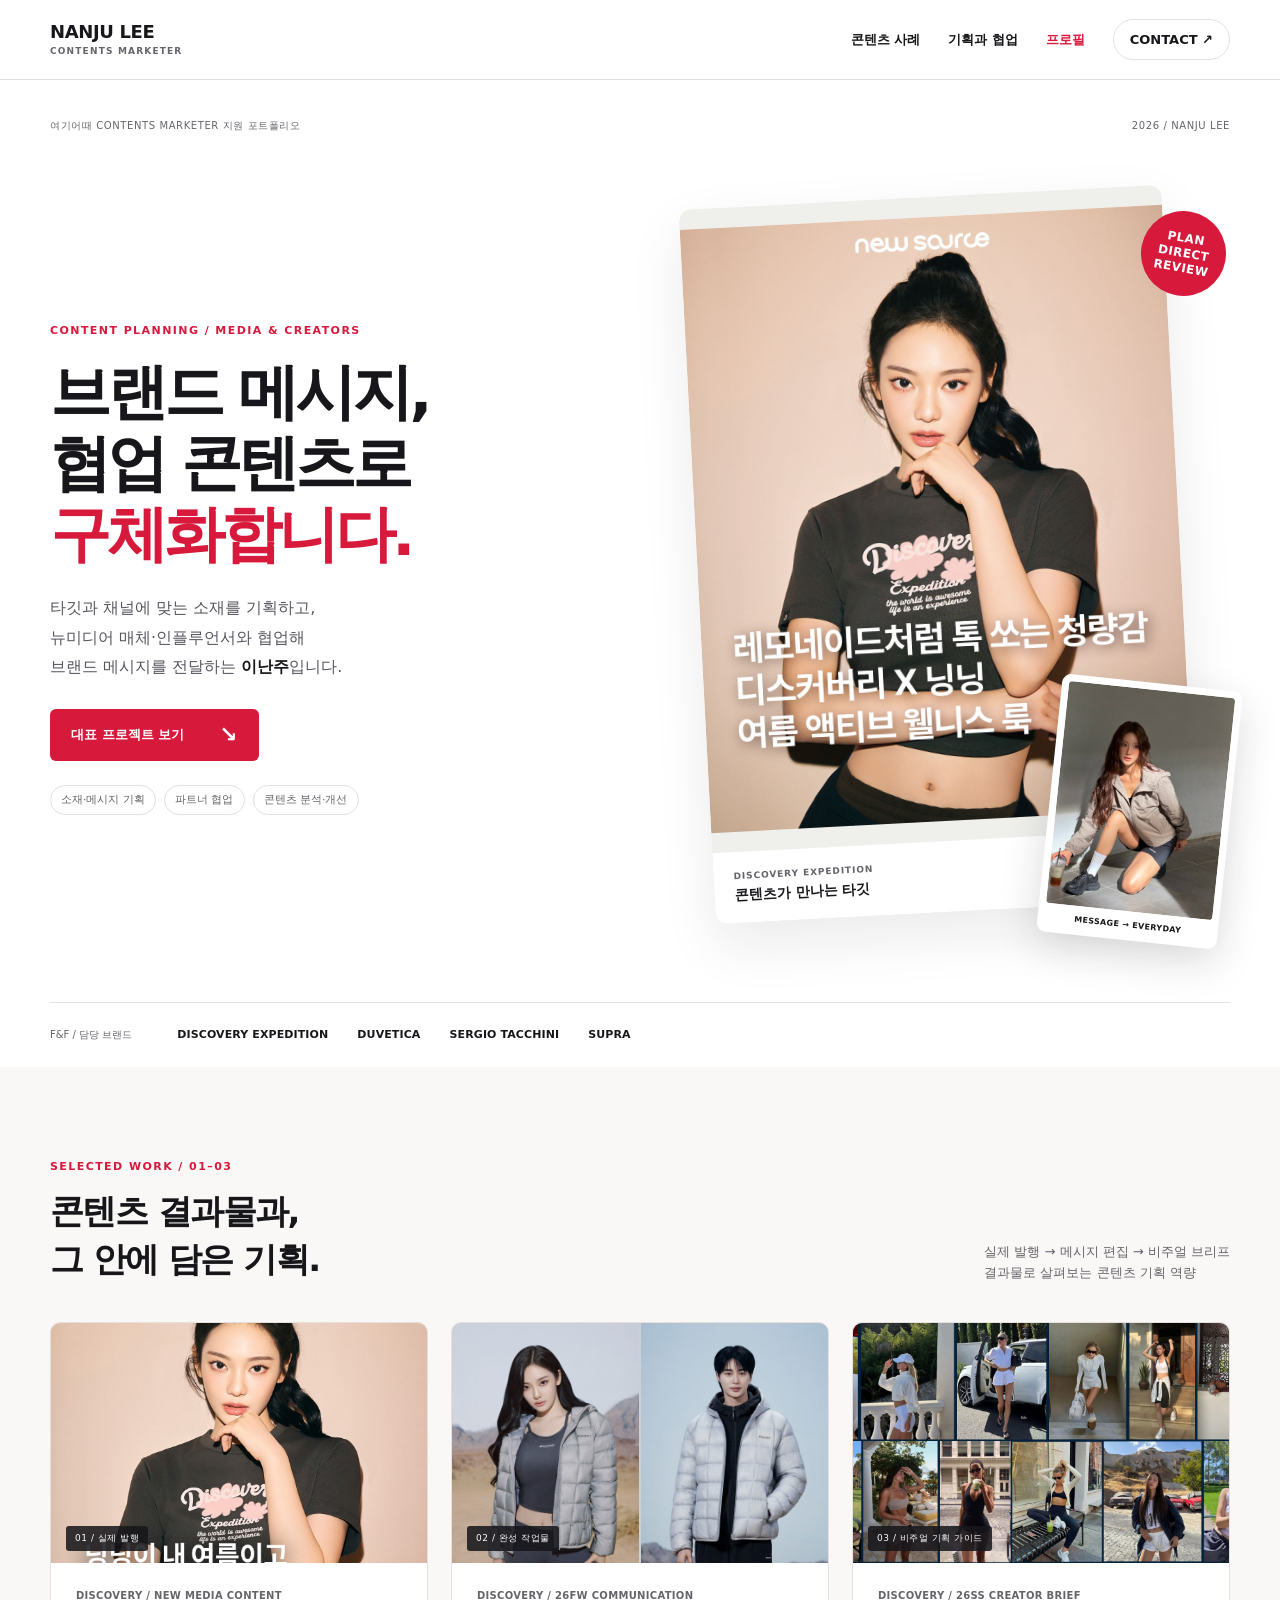
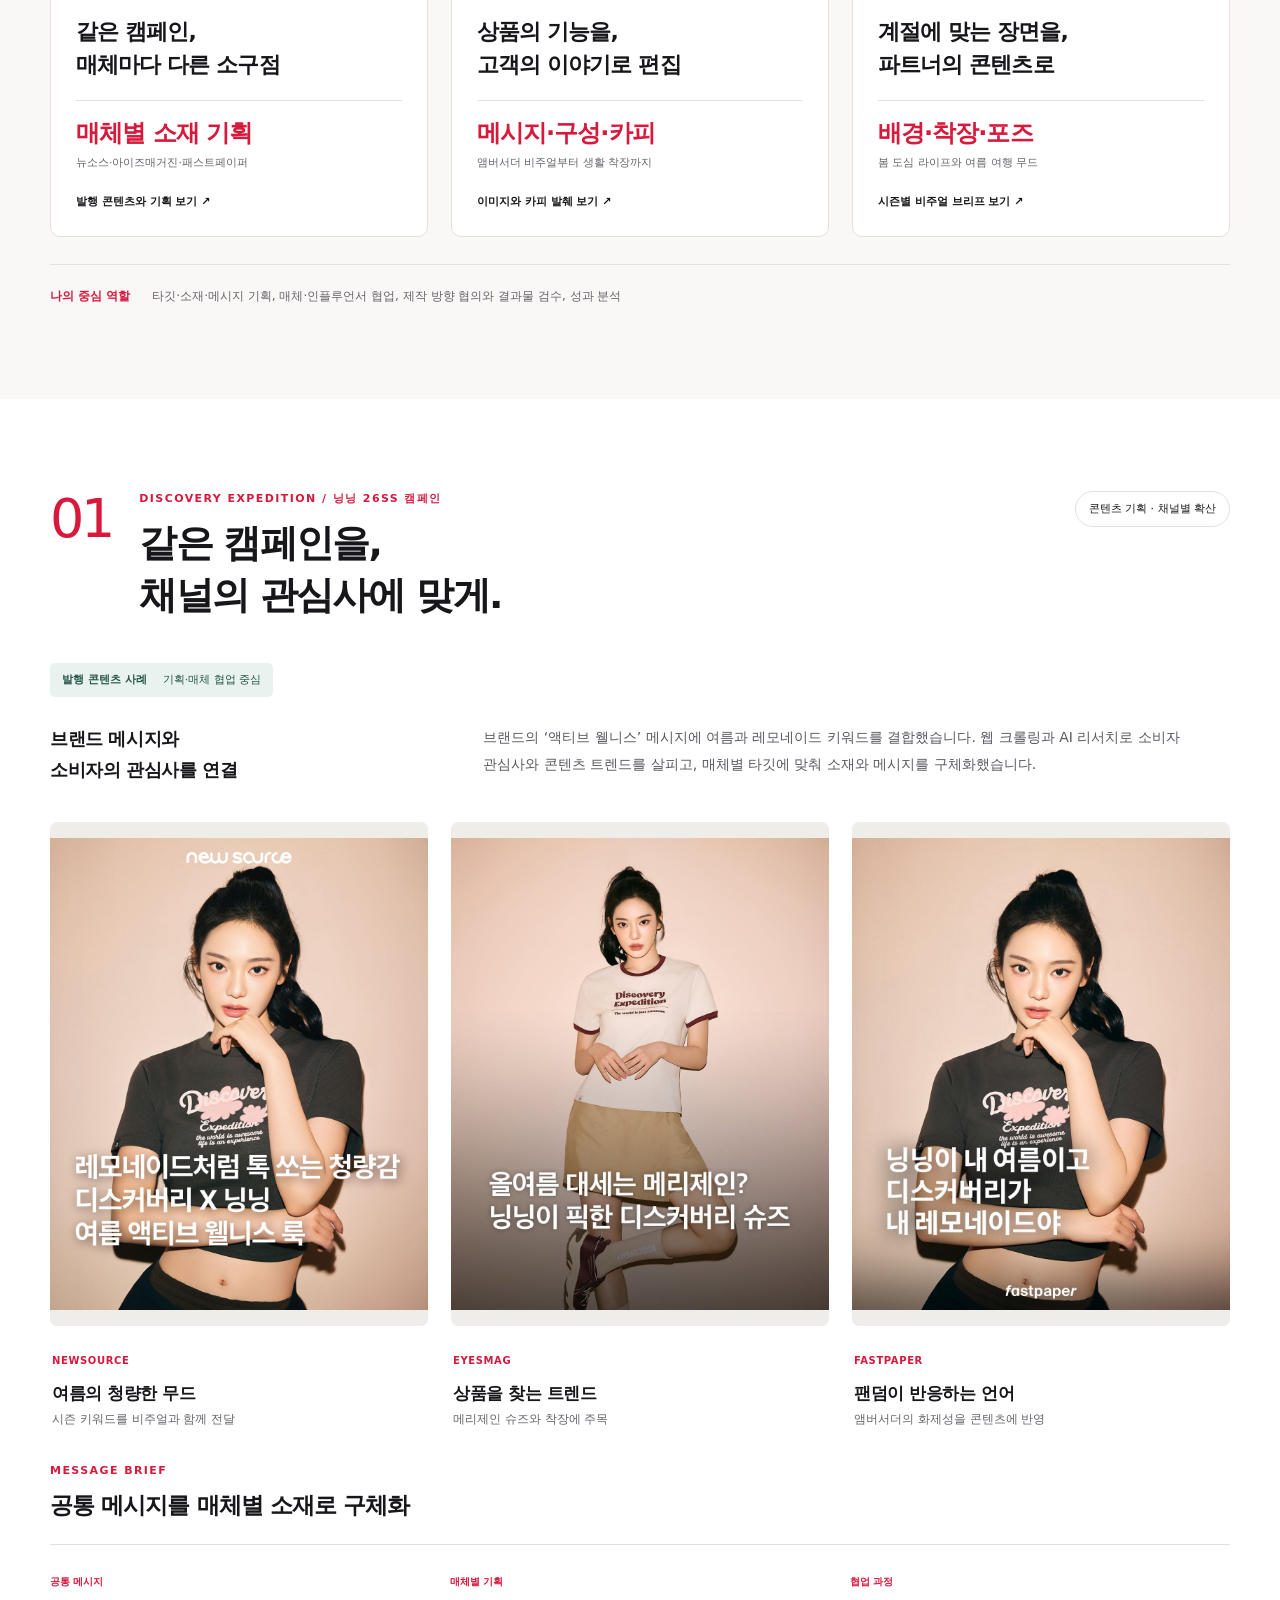
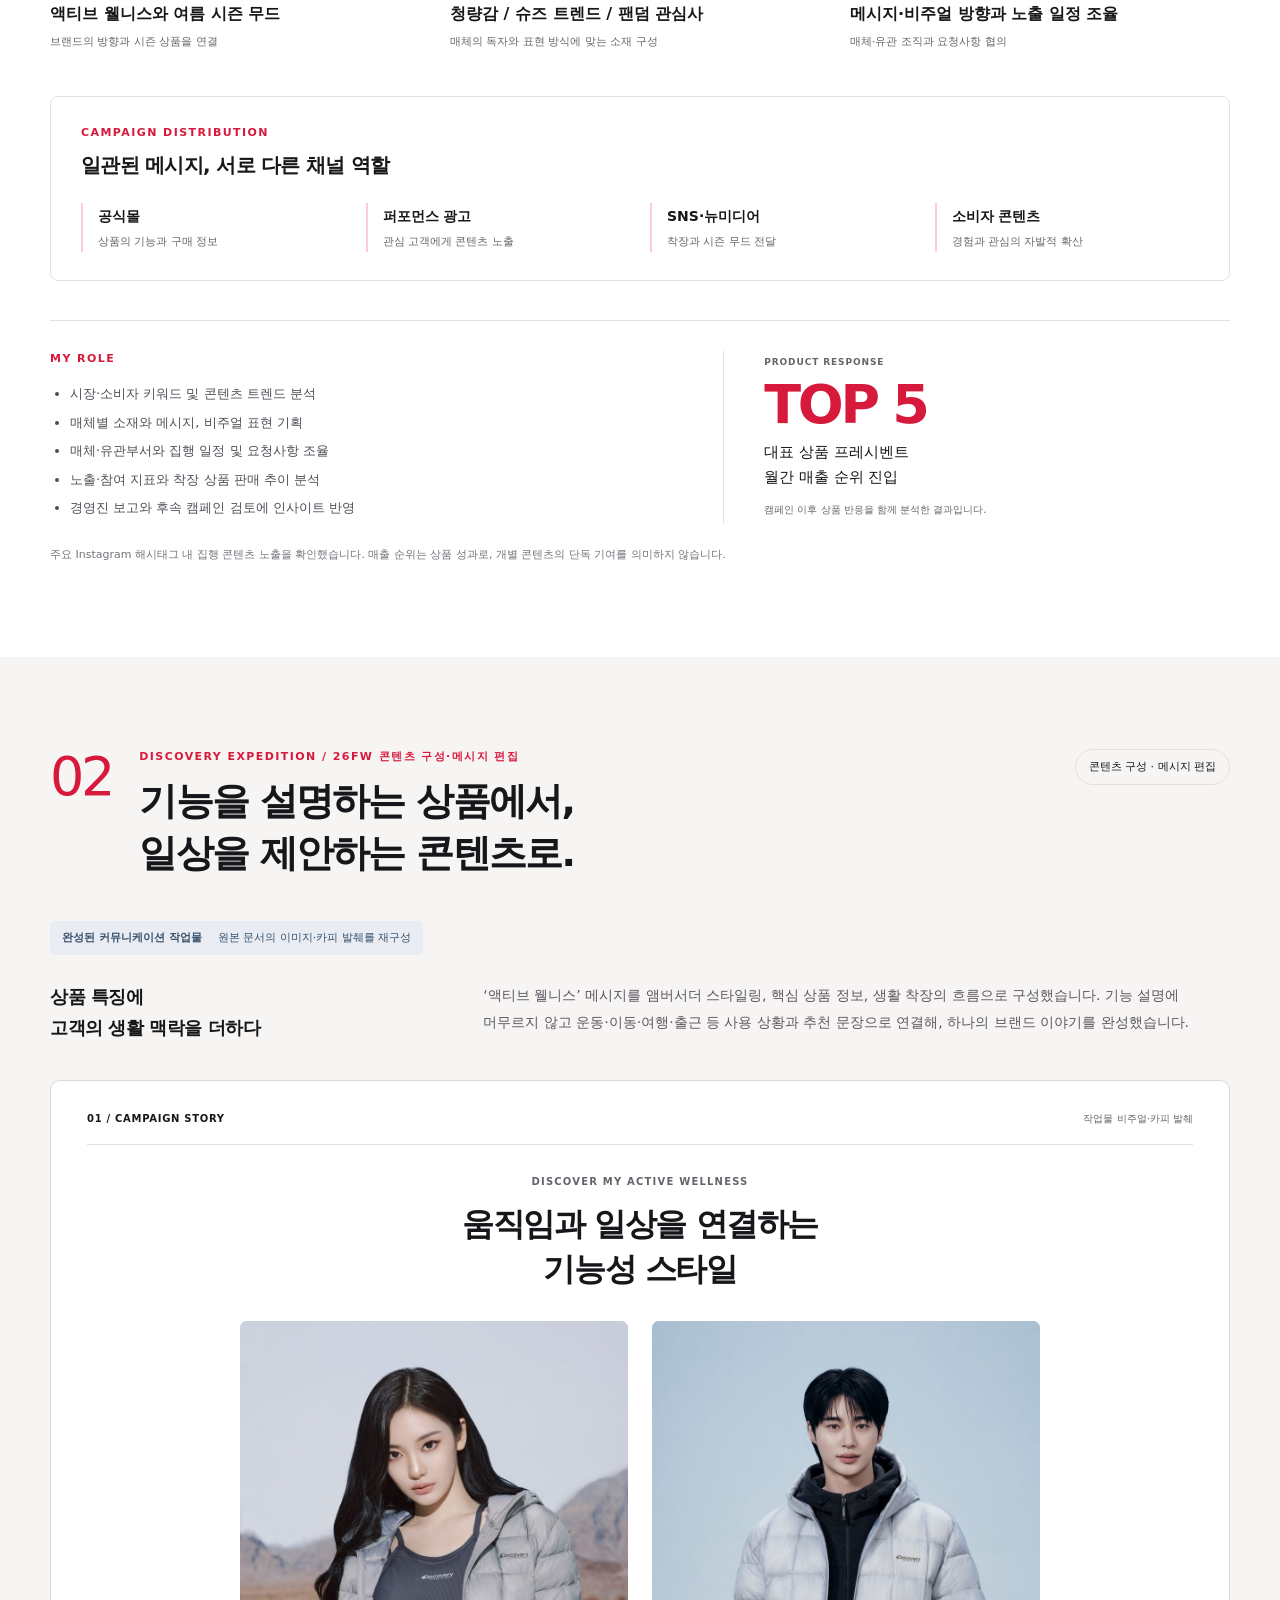
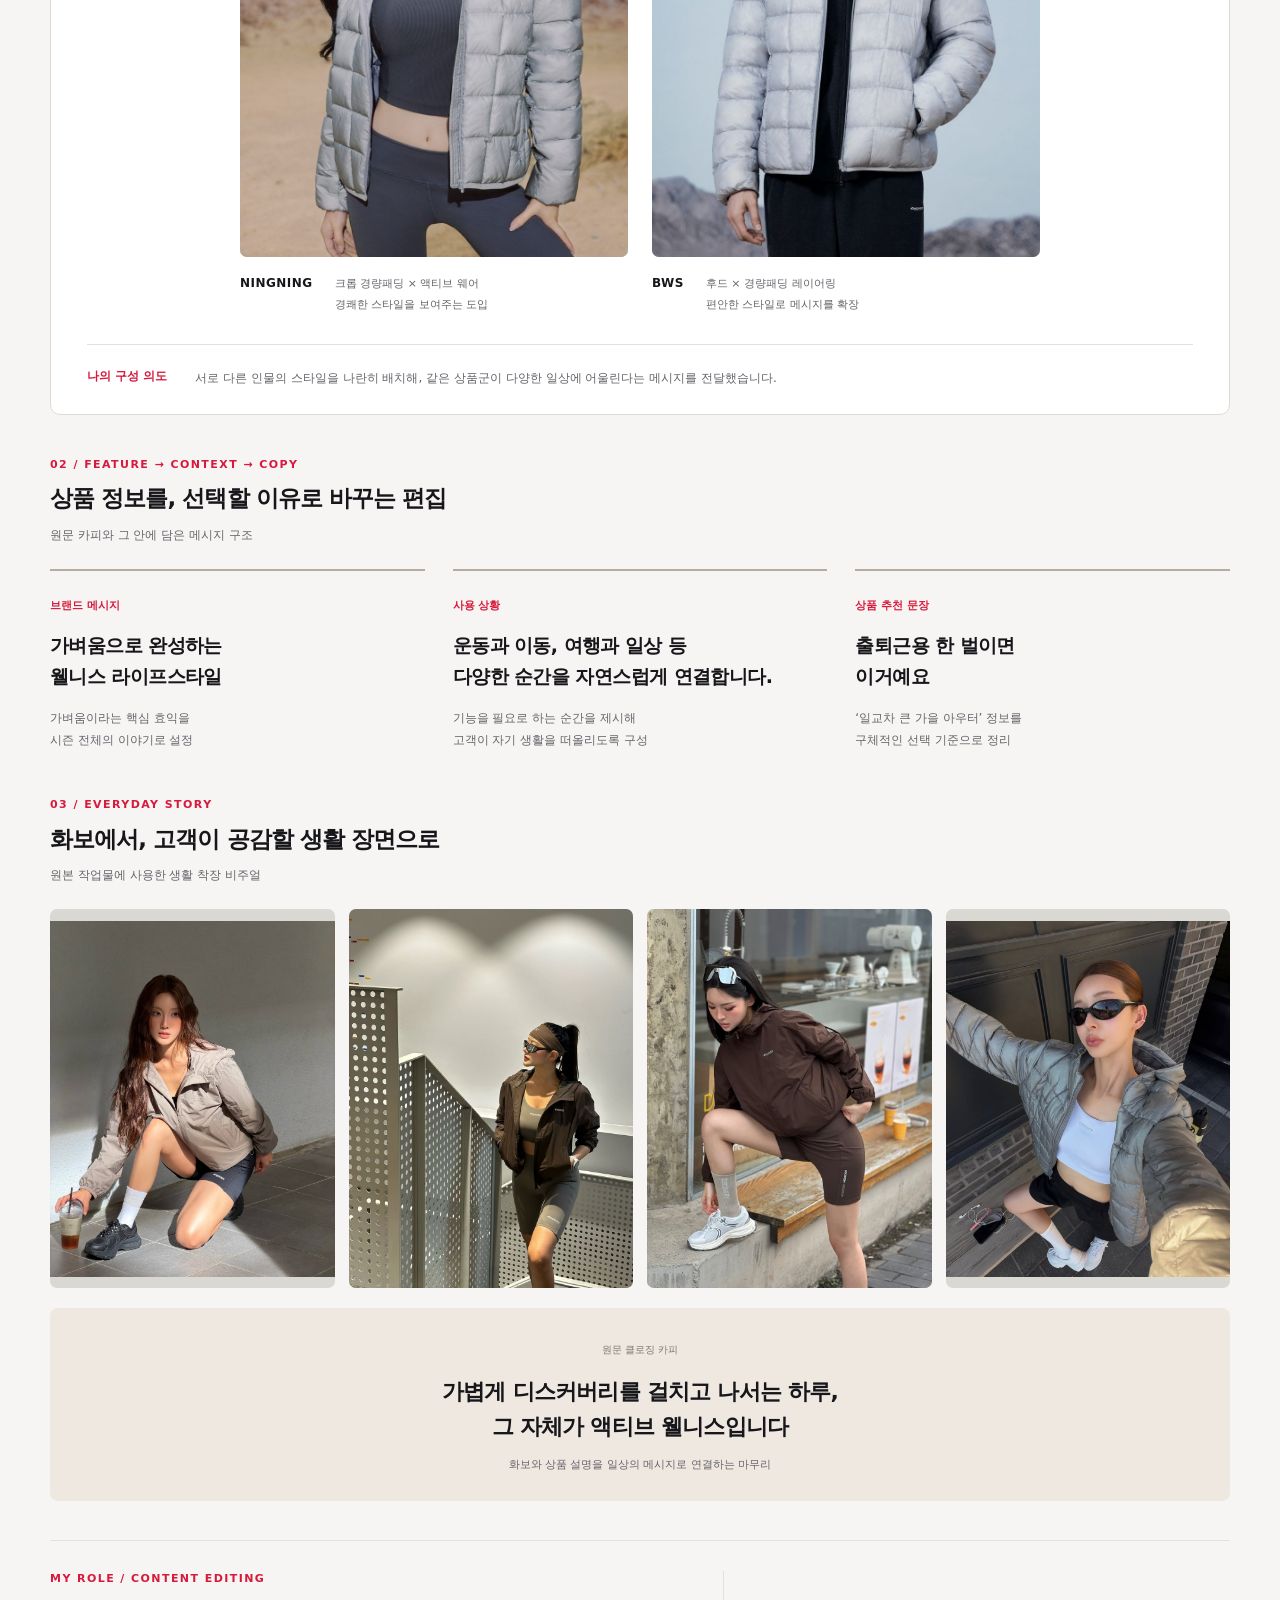
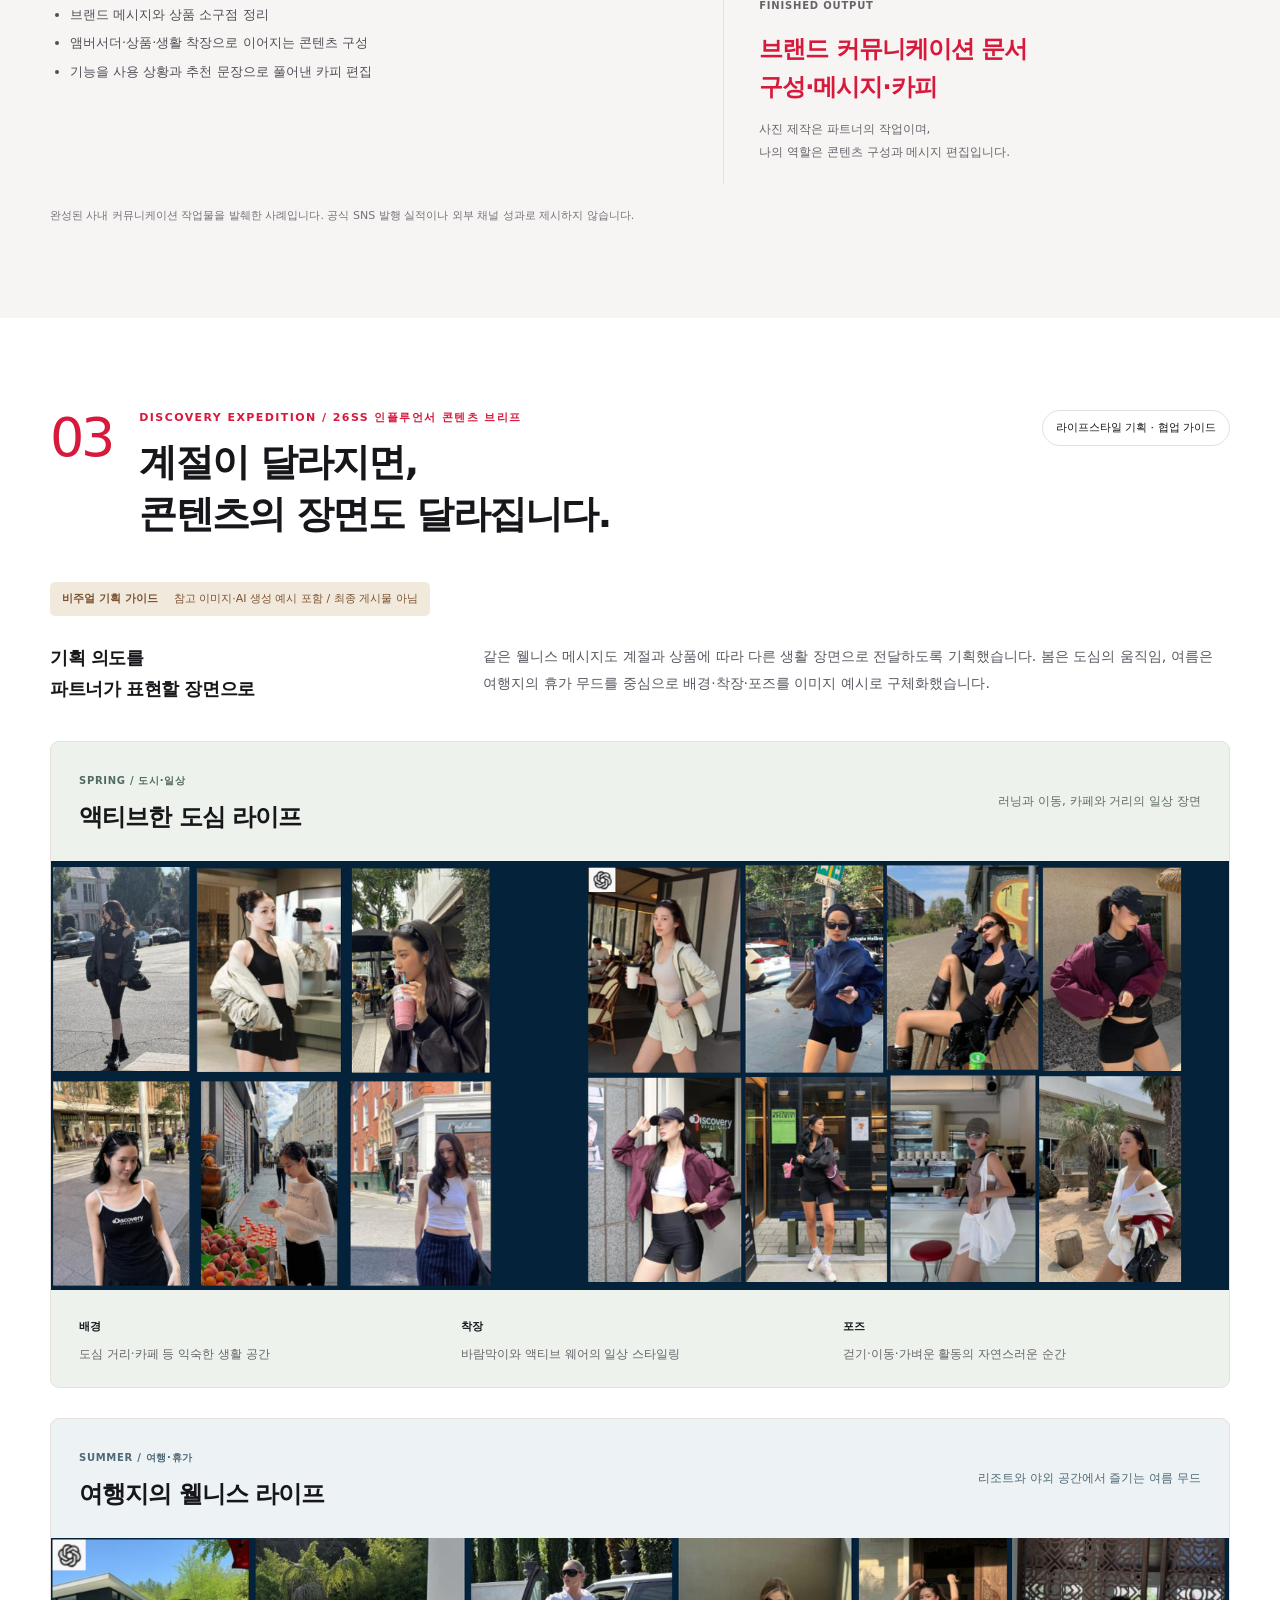
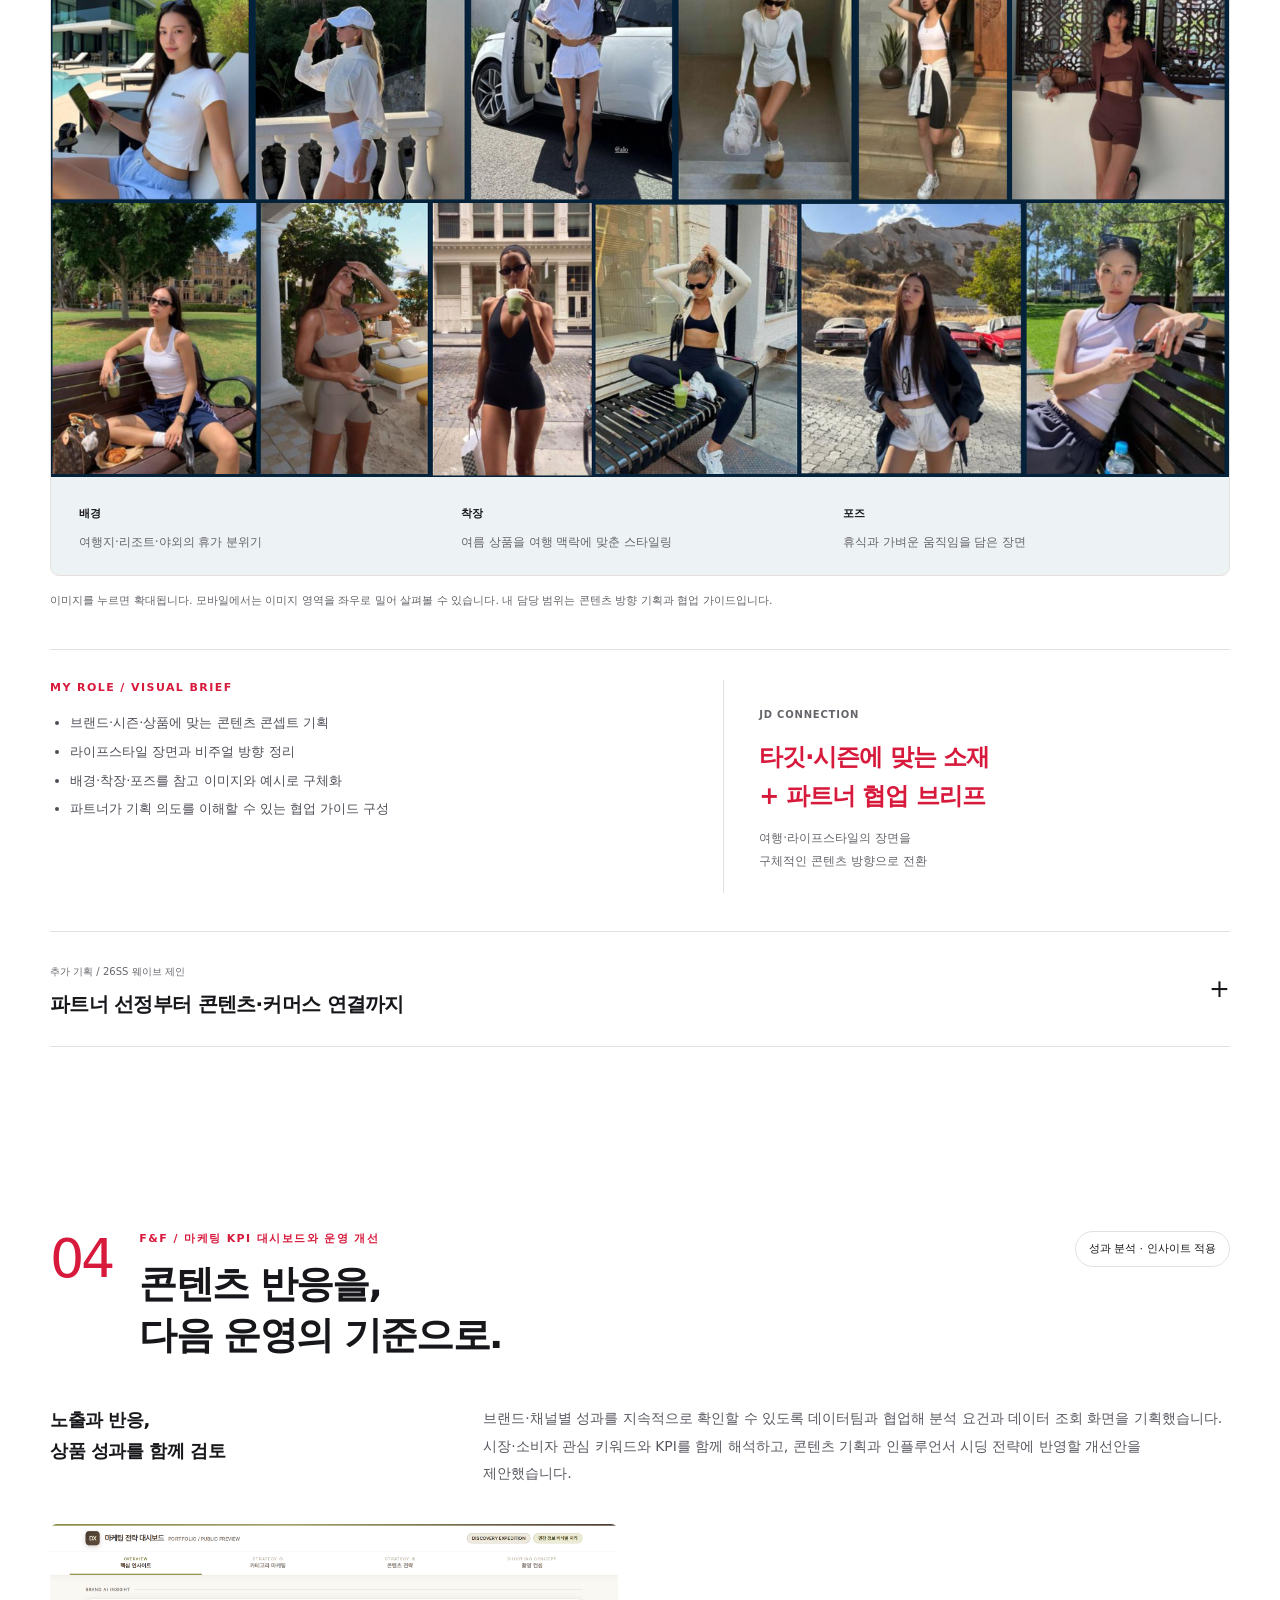
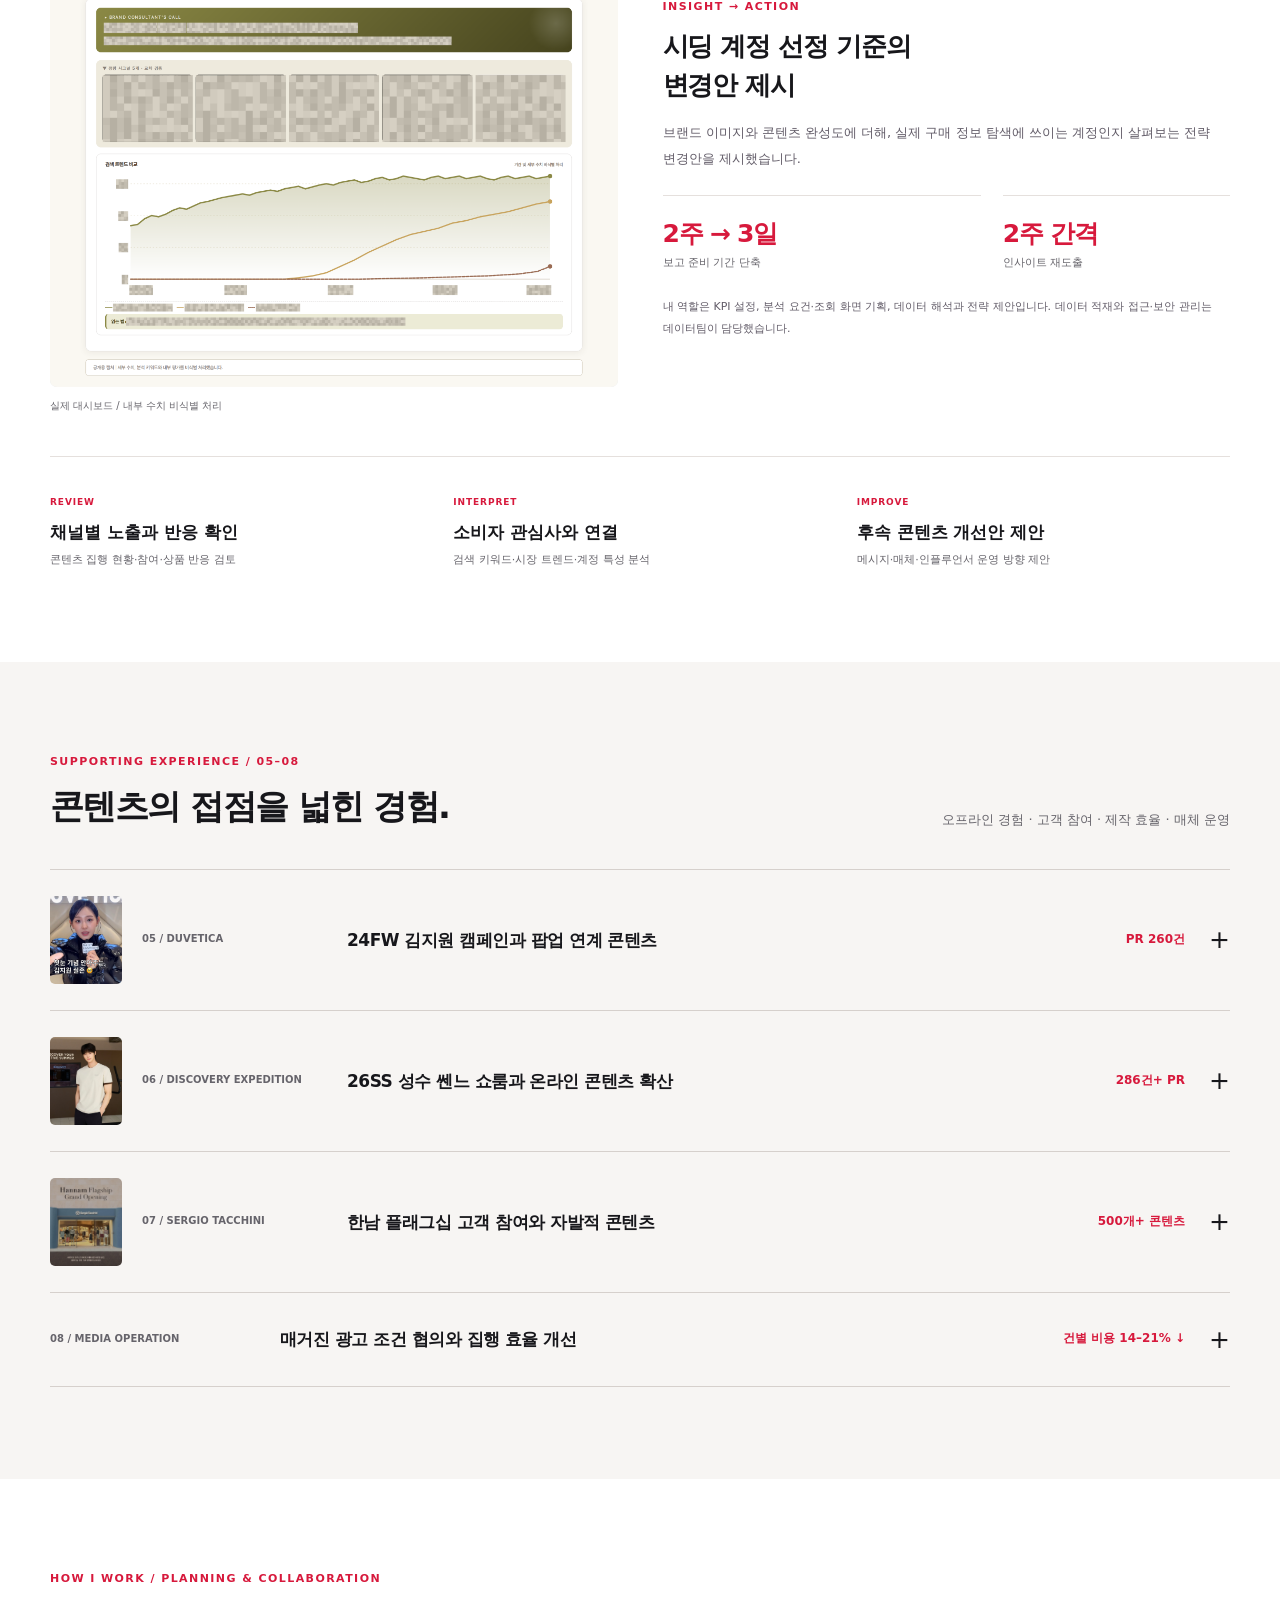
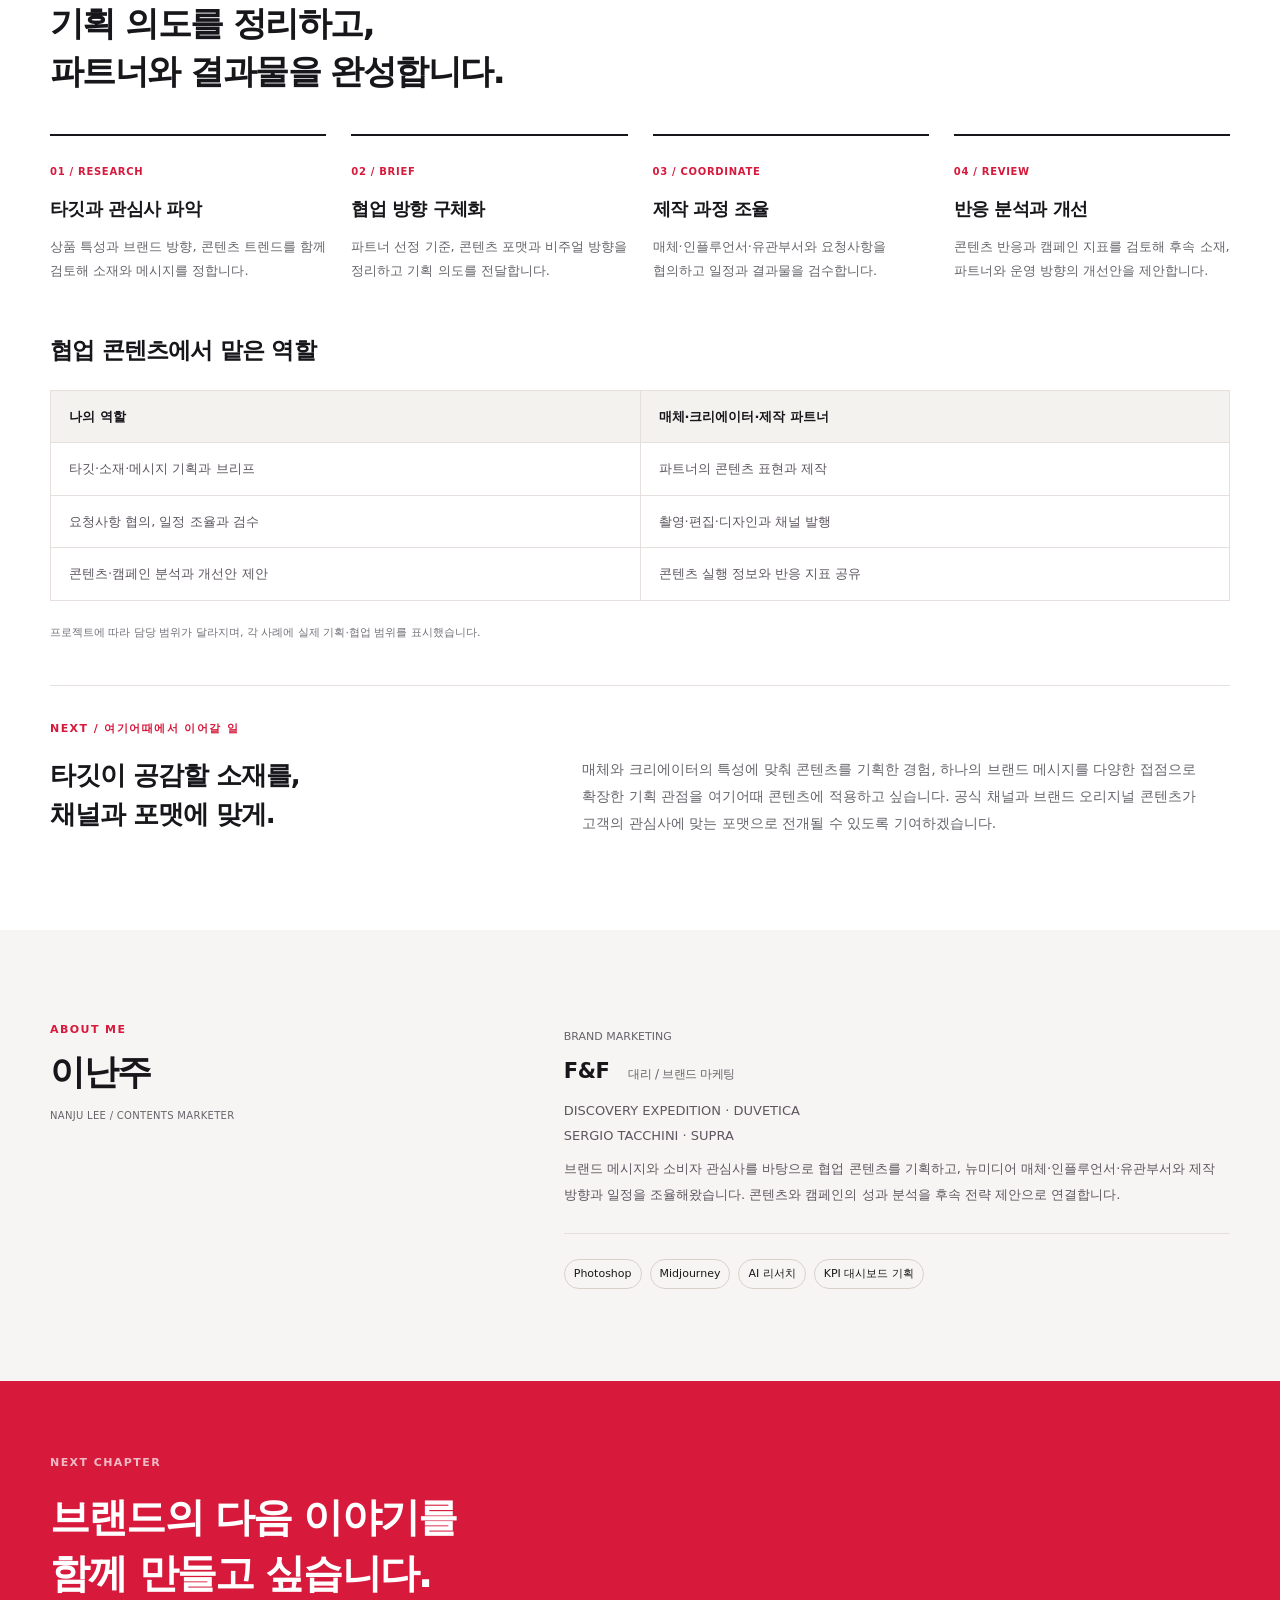
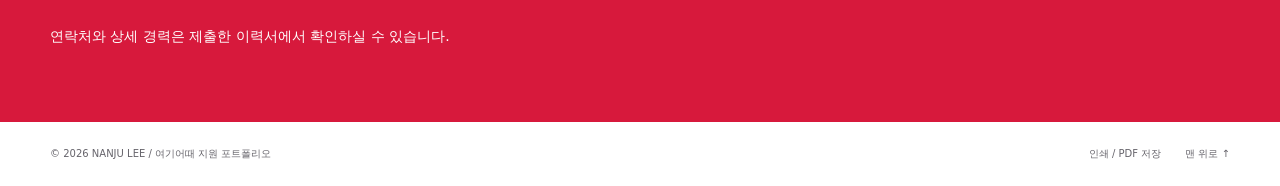
==== commit e9b5ebb0: "Keep seasonal visual guides legible with horizontal mobile galleries" ====
--- a/yeogi-contents/index.html
+++ b/yeogi-contents/index.html
@@ -13,8 +13,8 @@
   <meta property="og:url" content="https://skswn27-max.github.io/portfolio-score/yeogi-contents/">
   <meta property="og:image" content="https://skswn27-max.github.io/portfolio-score/yeogi-contents/assets/ningning-newsource.jpg">
   <link rel="icon" href="data:image/svg+xml,%3Csvg xmlns='http://www.w3.org/2000/svg' viewBox='0 0 64 64'%3E%3Crect width='64' height='64' rx='16' fill='%23ec2042'/%3E%3Ctext x='32' y='43' text-anchor='middle' font-family='Arial' font-weight='700' font-size='28' fill='white'%3ENL%3C/text%3E%3C/svg%3E">
-  <link rel="stylesheet" href="styles.css?v=20261013-visual">
-  <script src="app.js?v=20261013-visual" defer></script>
+  <link rel="stylesheet" href="styles.css?v=20261013-visual2">
+  <script src="app.js?v=20261013-visual2" defer></script>
 </head>
 <body>
 <a class="skip-link" href="#work">프로젝트로 바로 이동</a>
@@ -80,9 +80,9 @@
 <div class="case-heading"><span class="case-number">03</span><div><p class="eyebrow">DISCOVERY EXPEDITION / 26SS 인플루언서 콘텐츠 브리프</p><h2>계절이 달라지면,<br>콘텐츠의 장면도 달라집니다.</h2></div><span class="case-tag">라이프스타일 기획 · 협업 가이드</span></div>
 <div class="case-status planned">비주얼 기획 가이드 <span>참고 이미지·AI 생성 예시 포함 / 최종 게시물 아님</span></div>
 <div class="case-intro"><h3>기획 의도를<br>파트너가 표현할 장면으로</h3><p>같은 웰니스 메시지도 계절과 상품에 따라 다른 생활 장면으로 전달하도록 기획했습니다. 봄은 도심의 움직임, 여름은 여행지의 휴가 무드를 중심으로 배경·착장·포즈를 이미지 예시로 구체화했습니다.</p></div>
-<figure class="visual-brief spring-visual"><figcaption><div><span>SPRING / 도시·일상</span><h3>액티브한 도심 라이프</h3></div><p>러닝과 이동, 카페와 거리의 일상 장면</p></figcaption><button class="image-button" type="button" aria-label="봄 시즌 인플루언서 비주얼 가이드 확대" data-caption="봄 도심 라이프스타일 — 배경·착장·포즈 방향을 구체화한 시즌 콘텐츠 기획 가이드. 참고 이미지와 AI 생성 예시가 포함되어 있으며 최종 협업 게시물이 아닙니다."><img src="assets/ss-spring-guide.jpg" width="1600" height="582" alt="도심 거리와 카페를 배경으로 한 봄 인플루언서 기획 가이드, 참고 이미지와 AI 예시" loading="lazy"></button><div class="brief-notes"><div><b>배경</b><p>도심 거리·카페 등 익숙한 생활 공간</p></div><div><b>착장</b><p>바람막이와 액티브 웨어의 일상 스타일링</p></div><div><b>포즈</b><p>걷기·이동·가벼운 활동의 자연스러운 순간</p></div></div></figure>
-<figure class="visual-brief summer-visual"><figcaption><div><span>SUMMER / 여행·휴가</span><h3>여행지의 웰니스 라이프</h3></div><p>리조트와 야외 공간에서 즐기는 여름 무드</p></figcaption><button class="image-button" type="button" aria-label="여름 시즌 인플루언서 비주얼 가이드 확대" data-caption="여름 여행·휴가 라이프스타일 — 배경·착장·포즈 방향을 구체화한 시즌 콘텐츠 기획 가이드. 참고 이미지와 AI 생성 예시가 포함되어 있으며 최종 협업 게시물이 아닙니다."><img src="assets/ss-summer-guide.jpg" width="1600" height="732" alt="리조트와 여행 공간을 배경으로 한 여름 인플루언서 기획 가이드, 참고 이미지와 AI 예시" loading="lazy"></button><div class="brief-notes"><div><b>배경</b><p>여행지·리조트·야외의 휴가 분위기</p></div><div><b>착장</b><p>여름 상품을 여행 맥락에 맞춘 스타일링</p></div><div><b>포즈</b><p>휴식과 가벼운 움직임을 담은 장면</p></div></div></figure>
-<p class="image-hint">이미지를 누르면 가이드를 확대해 볼 수 있습니다. 내 담당 범위는 콘텐츠 방향 기획과 협업 가이드입니다.</p>
+<figure class="visual-brief spring-visual"><figcaption><div><span>SPRING / 도시·일상</span><h3>액티브한 도심 라이프</h3></div><p>러닝과 이동, 카페와 거리의 일상 장면</p></figcaption><div class="guide-scroll"><button class="image-button" type="button" aria-label="봄 시즌 인플루언서 비주얼 가이드 확대" data-caption="봄 도심 라이프스타일 — 배경·착장·포즈 방향을 구체화한 시즌 콘텐츠 기획 가이드. 참고 이미지와 AI 생성 예시가 포함되어 있으며 최종 협업 게시물이 아닙니다."><img src="assets/ss-spring-guide.jpg" width="1600" height="582" alt="도심 거리와 카페를 배경으로 한 봄 인플루언서 기획 가이드, 참고 이미지와 AI 예시" loading="lazy"></button></div><div class="brief-notes"><div><b>배경</b><p>도심 거리·카페 등 익숙한 생활 공간</p></div><div><b>착장</b><p>바람막이와 액티브 웨어의 일상 스타일링</p></div><div><b>포즈</b><p>걷기·이동·가벼운 활동의 자연스러운 순간</p></div></div></figure>
+<figure class="visual-brief summer-visual"><figcaption><div><span>SUMMER / 여행·휴가</span><h3>여행지의 웰니스 라이프</h3></div><p>리조트와 야외 공간에서 즐기는 여름 무드</p></figcaption><div class="guide-scroll"><button class="image-button" type="button" aria-label="여름 시즌 인플루언서 비주얼 가이드 확대" data-caption="여름 여행·휴가 라이프스타일 — 배경·착장·포즈 방향을 구체화한 시즌 콘텐츠 기획 가이드. 참고 이미지와 AI 생성 예시가 포함되어 있으며 최종 협업 게시물이 아닙니다."><img src="assets/ss-summer-guide.jpg" width="1600" height="732" alt="리조트와 여행 공간을 배경으로 한 여름 인플루언서 기획 가이드, 참고 이미지와 AI 예시" loading="lazy"></button></div><div class="brief-notes"><div><b>배경</b><p>여행지·리조트·야외의 휴가 분위기</p></div><div><b>착장</b><p>여름 상품을 여행 맥락에 맞춘 스타일링</p></div><div><b>포즈</b><p>휴식과 가벼운 움직임을 담은 장면</p></div></div></figure>
+<p class="image-hint">이미지를 누르면 확대됩니다. 모바일에서는 이미지 영역을 좌우로 밀어 살펴볼 수 있습니다. 내 담당 범위는 콘텐츠 방향 기획과 협업 가이드입니다.</p>
 <div class="case-bottom"><div class="role-copy"><p class="eyebrow">MY ROLE / VISUAL BRIEF</p><ul><li>브랜드·시즌·상품에 맞는 콘텐츠 콘셉트 기획</li><li>라이프스타일 장면과 비주얼 방향 정리</li><li>배경·착장·포즈를 참고 이미지와 예시로 구체화</li><li>파트너가 기획 의도를 이해할 수 있는 협업 가이드 구성</li></ul></div><div class="planning-output"><span>JD CONNECTION</span><h3>타깃·시즌에 맞는 소재<br>+ 파트너 협업 브리프</h3><p>여행·라이프스타일의 장면을<br>구체적인 콘텐츠 방향으로 전환</p></div></div>
 <details class="proposal-support"><summary><div><span>추가 기획 / 26SS 웨이브 제인</span><h3>파트너 선정부터 콘텐츠·커머스 연결까지</h3></div><b aria-hidden="true">+</b></summary><div class="proposal-body"><p>여름 슈즈의 메리제인 스타일과 기능을 함께 전달하기 위한 협업 제안입니다. 완성된 발행 사례와 구분해 선정 기준과 제안 포맷을 정리했습니다.</p><div class="criteria-grid"><div><span>01</span><h4>브랜드 이미지</h4><p>상품의 무드와 라이프스타일</p></div><div><span>02</span><h4>시청자 적합성</h4><p>상품에 관심을 가질 타깃</p></div><div><span>03</span><h4>콘텐츠 반응</h4><p>최근 콘텐츠의 조회와 반응</p></div><div><span>04</span><h4>커머스 경험</h4><p>추천과 구매 접점 연결</p></div></div><div class="proposal-formats"><article><span>추천형 영상</span><h4>여름에 자주 신는 슈즈</h4><p>일상 착장·추천 콘텐츠 → 댓글 참여·라이브 커머스 연계안</p></article><article><span>정보형 영상</span><h4>나에게 맞는 슈즈 선택</h4><p>체형·스타일별 선택 기준 → 상품 큐레이션 기획전 연계안</p></article></div><p class="case-note">파트너 선정 기준·콘텐츠 포맷·채널 연계안을 제안한 기획 사례이며, 실제 촬영·발행 결과나 달성 성과로 제시하지 않습니다.</p></div></details>
 </div></section>
--- a/yeogi-contents/styles.css
+++ b/yeogi-contents/styles.css
@@ -57,6 +57,7 @@
 .summer-visual{background:#edf3f5}
 .summer-visual figcaption span,.summer-visual figcaption>p{color:#4e6976}
 .visual-brief .image-button{border-radius:0;background:#08253a}
+.guide-scroll{overflow-x:auto;scrollbar-width:thin;scrollbar-color:#6e8593 #e7edef}
 .visual-brief img{width:100%;height:auto}
 .brief-notes{display:grid;grid-template-columns:repeat(3,1fr);gap:24px;padding:22px 28px}
 .brief-notes b{font-size:11px;color:var(--ink)}
@@ -113,6 +114,8 @@
  .visual-brief figcaption span{font-size:9px}
  .visual-brief h3{font-size:22px}
  .visual-brief figcaption>p{font-size:11px;margin-top:8px}
+ .guide-scroll .image-button{min-width:880px}
+ .guide-scroll img{min-width:880px}
  .brief-notes{grid-template-columns:1fr;gap:13px;padding:18px 19px}
  .brief-notes>div{display:grid;grid-template-columns:35px 1fr;gap:10px;align-items:baseline}
  .brief-notes p{margin:0;font-size:11px}
